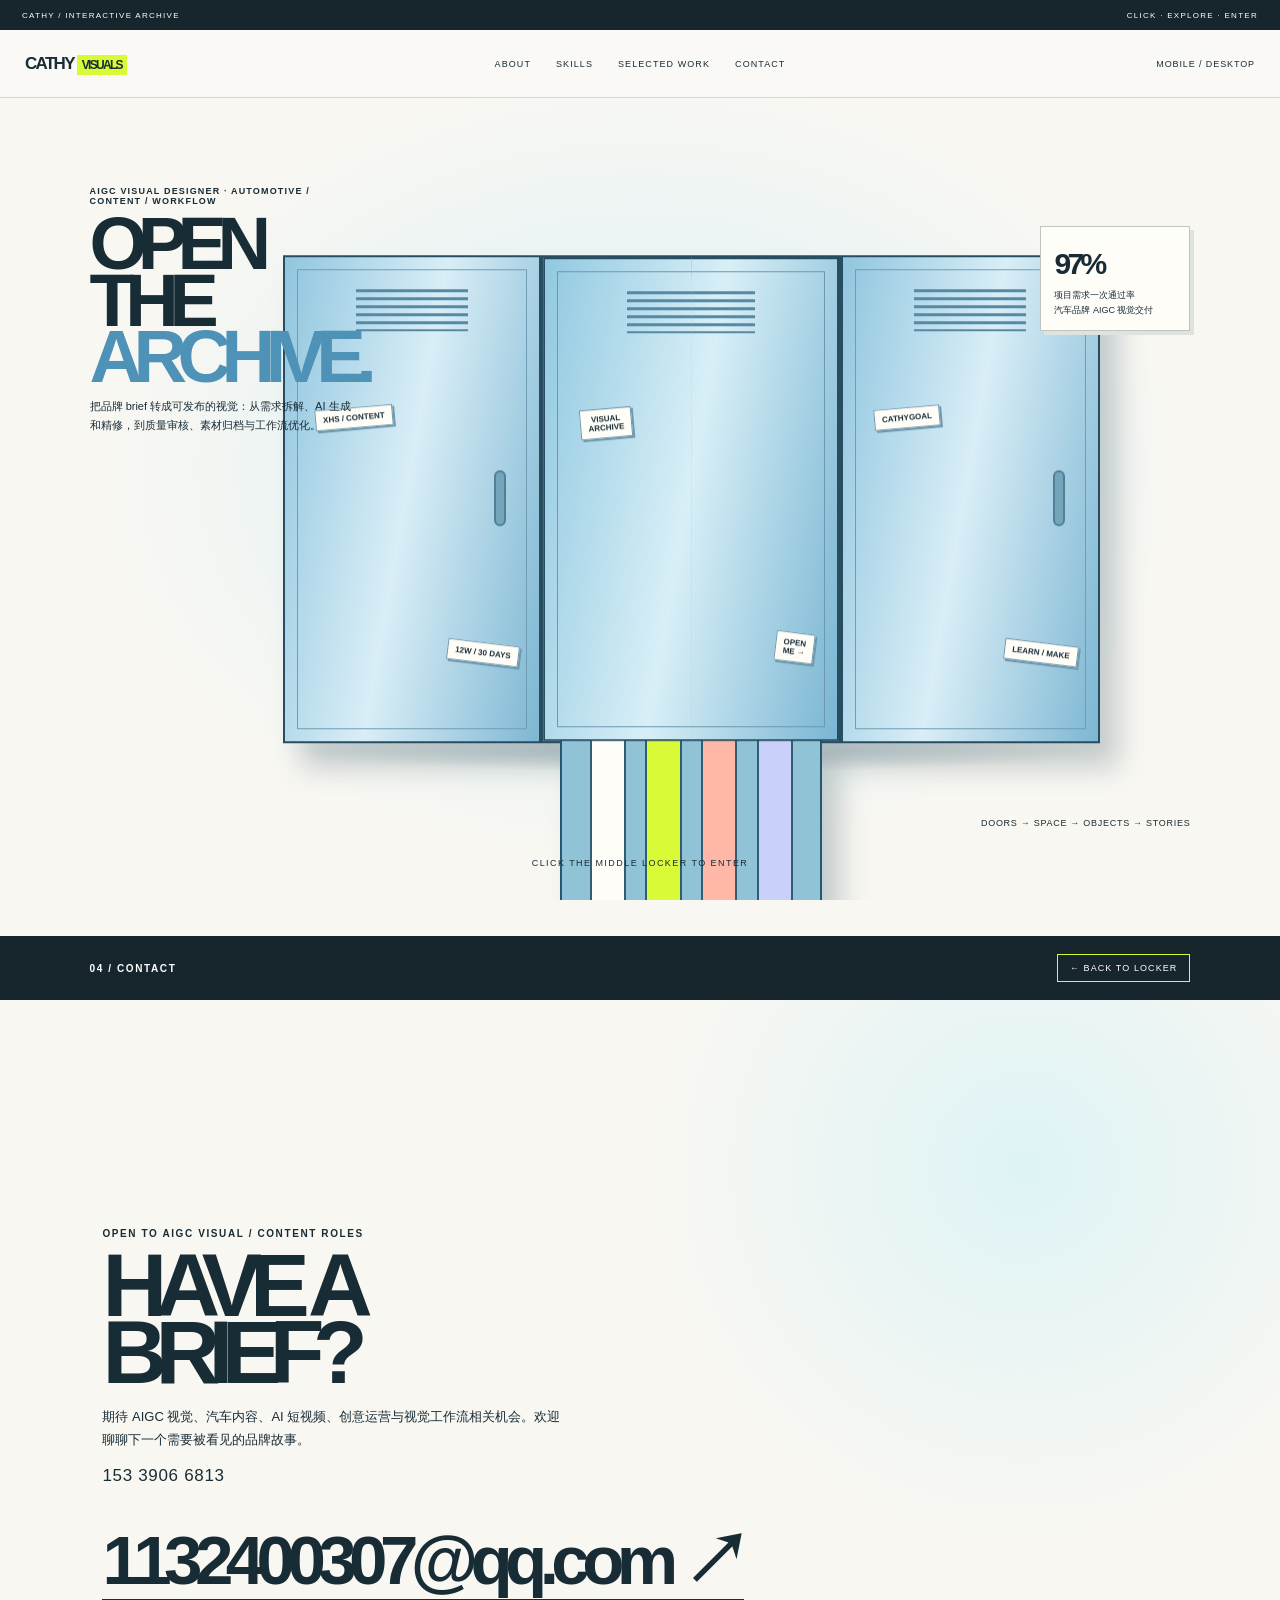
==== index.html @ 61e6065e "Publish Cathy visual portfolio" ====
<!doctype html>
<html lang="zh-CN"><head><meta charset="utf-8"><meta name="viewport" content="width=device-width,initial-scale=1"><meta name="description" content="张思桐 Cathy AIGC视觉设计师作品集"><title>Cathy / Interactive Visual Archive</title><style>
:root{--ink:#182c36;--line:#284d61;--acid:#d9fa37;--paper:#fffdf8;--blue:#6eb2d3;--pink:#ffb7a8}*{box-sizing:border-box}body{margin:0;background:#f8f7f2;color:var(--ink);font-family:Arial,"PingFang SC","Microsoft Yahei",sans-serif}button,a{font:inherit;color:inherit}.app{min-height:100vh;overflow:hidden;background:radial-gradient(ellipse at 50% 52%,#d9f0f6 0,#f8f7f2 59%)}.utility{height:30px;background:#17252d;color:#fff;display:flex;justify-content:space-between;align-items:center;padding:0 22px;font-size:8px;letter-spacing:.16em}.header{height:68px;border-bottom:1px solid #d6d6ce;display:flex;align-items:center;justify-content:center;position:relative;background:#faf9f5}.brand{position:absolute;left:25px;font-size:17px;letter-spacing:-.1em;font-weight:900}.brand b{background:var(--acid);font-size:12px;padding:3px 5px;margin-left:3px}.nav{display:flex;gap:23px}.nav button{background:none;border:0;padding:8px 1px;letter-spacing:.12em;font-size:9px;cursor:pointer}.nav button:hover,.nav button.active{border-bottom:2px solid var(--ink)}.sound{position:absolute;right:25px;font-size:9px;letter-spacing:.1em}.world{height:calc(100vh - 98px);min-height:620px;position:relative;perspective:1450px}.intro{position:absolute;top:11%;left:7%;width:270px;z-index:4;transition:.6s}.eyebrow{font-size:9px;font-weight:800;letter-spacing:.13em}.intro h1{margin:10px 0 12px;font-size:clamp(42px,5.8vw,80px);line-height:.76;letter-spacing:-.13em;text-transform:uppercase}.intro h1 i{color:#4e92b7;font-style:normal}.intro p{font-size:11px;line-height:1.7}.counter{position:absolute;right:7%;top:16%;z-index:4;width:150px;background:var(--paper);padding:13px;border:1px solid #bfc5c3;box-shadow:4px 4px #dfe3df;font-size:9px;line-height:1.6;transition:.6s}.counter strong{display:block;font-size:30px;letter-spacing:-.12em}.stage{width:min(950px,76vw);height:min(610px,66vw);min-height:510px;position:absolute;top:50%;left:54%;transform:translate(-50%,-48%);transition:1s cubic-bezier(.2,.8,.2,1)}.floor{position:absolute;inset:auto 4% 1%;height:19%;background:radial-gradient(ellipse,#6c859055 0,transparent 65%);transform:rotateX(68deg)}.lockers{position:absolute;inset:8% 7% 12%;display:grid;grid-template-columns:1fr 1.16fr 1fr;filter:drop-shadow(18px 24px 14px #33526044)}.bay{position:relative;background:linear-gradient(100deg,#91c6df,#d9eef7 48%,#7eb7d3);border:2px solid var(--line);overflow:hidden}.bay:before{content:"";position:absolute;inset:12px;border:1px solid #719db4}.vents{position:absolute;left:28%;top:32px;width:44%;height:42px;background:repeating-linear-gradient(#5689a3 0 3px,transparent 3px 8px)}.handle{position:absolute;right:13%;top:44%;height:56px;width:12px;border:2px solid #527f95;border-radius:9px;background:#75a5bb}.side-note{position:absolute;background:var(--paper);border:1px solid #6d98ad;box-shadow:2px 2px #6d98ad;padding:5px 7px;font-size:8px;font-weight:800;line-height:1.15;transform:rotate(-5deg)}.leftnote{left:12%;top:31%}.rightnote{right:8%;bottom:16%;transform:rotate(7deg)}.center{overflow:visible;z-index:3}.cabinet{position:absolute;inset:3px;background:#376f8d;border:2px solid #1e4b64;padding:12px;display:grid;grid-template-columns:1fr 1fr;grid-template-rows:1.3fr 1fr;gap:9px}.shelf{grid-column:1/-1;background:#91c3d7;border:2px solid #235773;display:flex;align-items:end;justify-content:space-evenly;padding:8px}.book{width:15%;height:72%;border:2px solid #345d73;background:var(--paper);font-size:7px;font-weight:800;padding:6px 2px;writing-mode:vertical-rl}.book:nth-child(2){height:91%;background:var(--acid)}.book:nth-child(3){height:61%;background:var(--pink)}.book:nth-child(4){height:83%;background:#c9d1fa}.object{border:2px solid #1c4a61;box-shadow:3px 4px #204e65;background:var(--paper);padding:10px;text-align:left;cursor:pointer;font-size:9px;line-height:1.35;font-weight:800;transition:.2s}.object:hover{transform:translate(-3px,-3px) rotate(-2deg)}.object small{display:block;font-weight:400;margin-top:5px;font-size:8px}.auto{background:var(--acid)}.door{position:absolute;inset:0;border:2px solid var(--line);background:linear-gradient(100deg,#92c9e1,#d8eff7 49%,#7ab6d3);z-index:5;transition:1s cubic-bezier(.2,.78,.2,1);cursor:pointer}.door:after{content:"";position:absolute;inset:12px;border:1px solid #6c98b0}.door.left{clip-path:inset(0 50% 0 0);transform-origin:left center}.door.right{clip-path:inset(0 0 0 50%);transform-origin:right center}.door.left .handle{right:8%}.door.right .handle{left:8%;right:auto}.open .door.left{transform:rotateY(-113deg)}.open .door.right{transform:rotateY(113deg)}.open .stage{transform:translate(-50%,-48%) scale(1.08)}.open .intro,.open .counter{opacity:0;pointer-events:none}.prompt{position:absolute;bottom:4%;left:50%;transform:translateX(-50%);font-size:9px;letter-spacing:.16em;white-space:nowrap}.legend{position:absolute;bottom:9%;right:7%;z-index:4;font-size:9px;letter-spacing:.08em}.scene{position:absolute;inset:0;z-index:12;background:#f8f7f2;transform:translateY(104%);transition:transform .8s cubic-bezier(.2,.8,.2,1);overflow:auto}.scene.on{transform:translateY(0)}.scene-head{height:64px;background:#17252d;color:#fff;display:flex;align-items:center;justify-content:space-between;padding:0 7%;position:sticky;top:0;z-index:2}.scene-head b{font-size:10px;letter-spacing:.16em}.back{border:1px solid var(--acid);background:transparent;color:#fff;padding:8px 12px;font-size:9px;letter-spacing:.12em;cursor:pointer}.scene-body{min-height:calc(100vh - 64px);padding:10vh 8%;display:grid;grid-template-columns:minmax(205px,.8fr) 1.4fr;gap:8vw;align-items:center;background:radial-gradient(circle at 80% 20%,#def3f6,transparent 30%)}.scene-kicker{font-size:10px;letter-spacing:.16em;font-weight:800}.scene h2{font-size:clamp(42px,7vw,96px);line-height:.75;letter-spacing:-.13em;margin:13px 0 20px}.scene-copy{font-size:13px;line-height:1.75;max-width:460px}.proofs{display:grid;grid-template-columns:repeat(2,minmax(130px,1fr));gap:12px}.proof{min-height:140px;padding:18px;border:2px solid var(--ink);box-shadow:7px 7px 0 var(--blue);background:var(--paper);font-size:11px;line-height:1.55;text-align:left;transition:.18s;cursor:pointer}.proof:hover{transform:translate(-3px,-3px);box-shadow:10px 10px 0 var(--blue)}.proof strong{display:block;font-size:29px;letter-spacing:-.1em;margin-bottom:8px}.proof:nth-child(2){background:var(--acid);transform:rotate(2deg)}.proof:nth-child(3){background:var(--pink);transform:rotate(-2deg)}.proof em{display:block;margin-top:9px;font-style:normal;font-size:8px;letter-spacing:.1em}.contact-scene .scene-body{grid-template-columns:1fr}.mail{font-size:clamp(28px,5.4vw,70px);font-weight:900;letter-spacing:-.11em;text-decoration:none;border-bottom:4px solid var(--ink)}.phone{font-size:17px;letter-spacing:.04em;margin:15px 0 28px}.modal{position:fixed;inset:0;z-index:40;background:#17252de8;display:grid;place-items:center;padding:22px;opacity:0;pointer-events:none;transition:.2s}.modal.on{opacity:1;pointer-events:auto}.modal-card{width:min(570px,100%);background:var(--paper);border:3px solid var(--ink);box-shadow:10px 10px 0 var(--acid);padding:28px;position:relative}.modal-card h3{margin:6px 0 14px;font-size:34px;letter-spacing:-.08em;line-height:.95}.modal-card p{font-size:13px;line-height:1.85;margin:0}.tag{font-size:9px;font-weight:800;letter-spacing:.14em}.modal-close{position:absolute;right:13px;top:13px;border:1px solid var(--ink);background:var(--acid);width:31px;height:31px;cursor:pointer;font-weight:800}@media(max-width:720px){.utility{padding:0 12px}.brand{left:14px}.nav,.sound{display:none}.world{min-height:600px}.intro{top:5%;left:20px;width:210px}.intro p,.counter,.legend{display:none}.stage{width:114%;height:520px;min-height:0;left:50%;top:50%}.lockers{inset:19% 4% 18%}.scene-body{padding:8vh 8%;grid-template-columns:1fr;gap:28px}.proofs{grid-template-columns:1fr 1fr}.prompt{bottom:9%;font-size:8px}.scene h2{font-size:62px}.open .door.left{transform:rotateY(-98deg)}.open .door.right{transform:rotateY(98deg)}}
</style></head><body><main class="app" id="app"><div class="utility"><span>CATHY / INTERACTIVE ARCHIVE</span><span>CLICK · EXPLORE · ENTER</span></div><header class="header"><div class="brand">CATHY<b>VISUALS</b></div><nav class="nav"><button data-scene="about">ABOUT</button><button data-scene="skills">SKILLS</button><button data-scene="work">SELECTED WORK</button><button data-scene="contact">CONTACT</button></nav><span class="sound">MOBILE / DESKTOP</span></header><section class="world"><div class="intro"><div class="eyebrow">AIGC VISUAL DESIGNER · AUTOMOTIVE / CONTENT / WORKFLOW</div><h1>OPEN<br>THE <i>ARCHIVE.</i></h1><p>把品牌 brief 转成可发布的视觉：从需求拆解、AI 生成和精修，到质量审核、素材归档与工作流优化。</p></div><aside class="counter"><strong>97%</strong>项目需求一次通过率<br>汽车品牌 AIGC 视觉交付</aside><div class="stage"><div class="floor"></div><div class="lockers" id="locker"><div class="bay"><span class="vents"></span><span class="handle"></span><span class="side-note leftnote">XHS / CONTENT</span><span class="side-note rightnote">12W / 30 DAYS</span></div><div class="bay center"><div class="cabinet"><div class="shelf"><i class="book">AUTOMOTIVE</i><i class="book">143 ASSETS</i><i class="book">MOTION</i><i class="book">VISUAL</i></div><button class="object auto" data-scene="work">01 / AUTO VISUAL<small>品牌视觉与项目成果 →</small></button><button class="object" data-scene="skills">02 / LABEL QA<small>规范、核验与自动化 →</small></button></div><button class="door left" aria-label="打开作品柜"><span class="vents"></span><span class="handle"></span><span class="side-note leftnote">VISUAL<br>ARCHIVE</span></button><button class="door right" aria-label="打开作品柜"><span class="vents"></span><span class="handle"></span><span class="side-note rightnote">OPEN<br>ME →</span></button></div><div class="bay"><span class="vents"></span><span class="handle"></span><span class="side-note leftnote">CATHYGOAL</span><span class="side-note rightnote">LEARN / MAKE</span></div></div></div><div class="prompt">CLICK THE MIDDLE LOCKER TO ENTER</div><div class="legend">DOORS → SPACE → OBJECTS → STORIES</div></section>
<section class="scene" id="about"><div class="scene-head"><b>01 / ABOUT</b><button class="back">← BACK TO LOCKER</button></div><div class="scene-body"><div><div class="scene-kicker">WHO IS CATHY</div><h2>MAKE<br>THE BRIEF<br>VISIBLE.</h2><p class="scene-copy">产品设计本科背景，现任 AI 平面设计师。聚焦汽车品牌商业化 AIGC 视觉，能独立完成需求拆解、创意策略、提示词工程、AI 生成、Photoshop 精修、质量审核与交付闭环。</p></div><div class="proofs"><button class="proof" data-detail="brands"><strong>5+</strong>服务智己、沃尔沃、奔驰、路特斯、华镜等汽车品牌。<em>OPEN RECORD ↗</em></button><button class="proof" data-detail="delivery"><strong>97%</strong>项目需求一次通过率；把控规格、构图、细节与品牌规范。<em>OPEN RECORD ↗</em></button><button class="proof" data-detail="team"><strong>2025.12—</strong>仟传网络科技（上海）有限公司<br>AI 平面设计师。<em>OPEN RECORD ↗</em></button><button class="proof" data-detail="design"><strong>产品设计</strong>把用户需求、CMF 与交互思维带进视觉生产。<em>OPEN RECORD ↗</em></button></div></div></section>
<section class="scene" id="skills"><div class="scene-head"><b>02 / SKILLS</b><button class="back">← BACK TO LOCKER</button></div><div class="scene-body"><div><div class="scene-kicker">A SYSTEM, NOT A BUZZWORD</div><h2>RULES<br>MAKE AI<br>USEFUL.</h2><p class="scene-copy">不止交付一张图，也把高频重复工作沉淀为可复用的标签规则、检查机制和批量生产链路，让视觉质量和交付效率可以同时提升。</p></div><div class="proofs"><button class="proof" data-detail="workflow"><strong>2×</strong>日常生图由 20 张/天提升至 40 张/天。<em>OPEN WORKFLOW ↗</em></button><button class="proof" data-detail="workflow"><strong>7→20</strong>项目提需图由 7 张/天提升至 20 张/天。<em>OPEN WORKFLOW ↗</em></button><button class="proof" data-detail="tools"><strong>AI + PS</strong>Midjourney、SD WebUI、Seedance、可灵、海螺、GPT、TRAE AI 与 Photoshop。<em>OPEN TOOLKIT ↗</em></button><button class="proof" data-detail="motion"><strong>Motion</strong>分镜设计、AI 视频生成、后期与动态视觉内容制作。<em>OPEN TOOLKIT ↗</em></button></div></div></section>
<section class="scene" id="work"><div class="scene-head"><b>03 / SELECTED WORK</b><button class="back">← BACK TO LOCKER</button></div><div class="scene-body"><div><div class="scene-kicker">OPEN THE CASE FILES</div><h2>WORK<br>WITH<br>PROOF.</h2><p class="scene-copy">从汽车运营视觉到 LoRA 训练数据、内容账号和个人产品实验：每个案例都围绕“画面能不能用、能不能稳定交付、能不能继续复用”展开。点击右侧案例卡查看我的职责与结果。</p></div><div class="proofs"><button class="proof" data-detail="auto"><strong>AUTO / 01</strong>汽车品牌视觉生产：AI 车美图、人物场景、海报 KV、广告素材与提案。<em>OPEN CASE ↗</em></button><button class="proof" data-detail="lora"><strong>LoRA / 02</strong>智己 L6 训练数据打标：143 张图片、13 轮规则迭代。<em>OPEN CASE ↗</em></button><button class="proof" data-detail="content"><strong>CONTENT / 03</strong>小红书 AI 人物视频账号：独立完成选题、制作、发布与复盘。<em>OPEN CASE ↗</em></button><button class="proof" data-detail="goal"><strong>LAB / 04</strong>CathyGoal：个人学习网页与手动触发的 AIGC 周报模块。<em>OPEN CASE ↗</em></button></div></div></section>
<section class="scene contact-scene" id="contact"><div class="scene-head"><b>04 / CONTACT</b><button class="back">← BACK TO LOCKER</button></div><div class="scene-body"><div><div class="scene-kicker">OPEN TO AIGC VISUAL / CONTENT ROLES</div><h2>HAVE A<br>BRIEF?</h2><p class="scene-copy">期待 AIGC 视觉、汽车内容、AI 短视频、创意运营与视觉工作流相关机会。欢迎聊聊下一个需要被看见的品牌故事。</p><div class="phone">153 3906 6813</div><a class="mail" href="mailto:1132400307@qq.com">1132400307@qq.com ↗</a></div></div></section></main><div class="modal" id="modal"><article class="modal-card"><button class="modal-close" aria-label="关闭">×</button><div class="tag" id="modalTag"></div><h3 id="modalTitle"></h3><p id="modalText"></p></article></div><script>
const app=document.querySelector('#app'),locker=document.querySelector('#locker'),modal=document.querySelector('#modal');const details={brands:['CLIENT DELIVERY','汽车品牌 AIGC 视觉','负责智己、沃尔沃、奔驰、路特斯、华镜等项目的视觉需求对接与内容制作，覆盖车美图、人物场景、海报、广告素材、品牌 KV 与视觉提案。'],delivery:['QUALITY CONTROL','交付不是最后一步','从比例与尺寸、构图、细节到品牌规范和交付标准，持续审核与统一团队口径；高峰期同时承接沃尔沃项目的客户对接与增量生图任务。'],team:['WORK EXPERIENCE','AI 平面设计师','2025 年 12 月至今，就职于仟传网络科技（上海）有限公司。除个人项目交付外，也参与团队的质量审核、LoRA 训练素材处理和 AI 视频制作。'],design:['DESIGN FOUNDATION','产品设计背景','毕业于西安工业大学产品设计专业。人因、设计心理学、CMF、交互与产品服务设计训练，让我在面对视觉需求时会同时考虑用户、材料感、场景与落地。'],workflow:['AUTOMATION','把重复生产变成流程','主导图片自动打标和 AI 辅助提示词批量生图链路：让日常生图产能从 20 张/天提升至 40 张/天，项目提需图由 7 张/天提升至 20 张/天。'],tools:['TOOLKIT','生成与精修并行','熟悉 Midjourney、Stable Diffusion WebUI、LiblibAI、Nano Banana、Seedance、海螺、可灵、GPT、TRAE AI 和 Photoshop；工具为项目目标服务，而不是替代判断。'],motion:['AI MOTION','动态内容生产','参与汽车类 AI 视频制作，从分镜设计、AI 视频生成到动态视觉内容，配合团队周度完成约 7 条 AI 视频、300 张项目提需图与 80 张日常生图。'],auto:['CASE 01 / AUTOMOTIVE','从 Brief 到可发布的画面','将车型、卖点、渠道与品牌语气拆成镜头、构图、光线和提示词策略；完成 AI 生成、选片、Photoshop 精修、规格校验与素材交付。项目需求一次通过率约 97%。'],lora:['CASE 02 / DATA & QA','智己 L6 LoRA 打标工作流','针对 143 张汽车图片建立标准化标签体系，覆盖 11 类视角、4 类涂装、14 类零部件，完成中英文标签映射与结构化校验。历经 13 轮规则迭代，并为 122 张非特写图片补全后视镜标签。'],content:['CASE 03 / SOCIAL CONTENT','小红书 AI 人物视频账号','独立完成选题策划、人物 IP、提示词、AI 生图生视频、剪辑、发布和复盘。近 30 天获得 12 万曝光、2.6 万播放、2300 点赞、575 收藏、206 分享，新增粉丝 164。'],goal:['CASE 04 / PRODUCT LAB','CathyGoal 学习网页','使用 TRAE 搭建移动端优先的响应式个人学习网页，提供学习规划、技术学习、错题、项目周报、深浅模式与本地持久化；AIGC 周报由指令手动触发更新并可回看历史。']};function openLocker(){app.classList.add('open')}function enter(id){openLocker();document.querySelectorAll('.scene').forEach(x=>x.classList.toggle('on',x.id===id));document.querySelectorAll('[data-scene]').forEach(x=>x.classList.toggle('active',x.dataset.scene===id))}locker.addEventListener('click',e=>{if(!e.target.closest('[data-scene]'))openLocker()});document.querySelectorAll('[data-scene]').forEach(x=>x.addEventListener('click',e=>{e.stopPropagation();enter(x.dataset.scene)}));document.querySelectorAll('.back').forEach(x=>x.addEventListener('click',()=>{document.querySelectorAll('.scene').forEach(y=>y.classList.remove('on'));document.querySelectorAll('.nav button').forEach(y=>y.classList.remove('active'))}));document.querySelectorAll('[data-detail]').forEach(x=>x.addEventListener('click',()=>{const d=details[x.dataset.detail];modal.querySelector('.tag').textContent=d[0];modal.querySelector('h3').textContent=d[1];modal.querySelector('p').textContent=d[2];modal.classList.add('on')}));function closeModal(){modal.classList.remove('on')}document.querySelector('.modal-close').addEventListener('click',closeModal);modal.addEventListener('click',e=>{if(e.target===modal)closeModal()});document.addEventListener('keydown',e=>{if(e.key==='Escape')closeModal()});
</script></body></html>
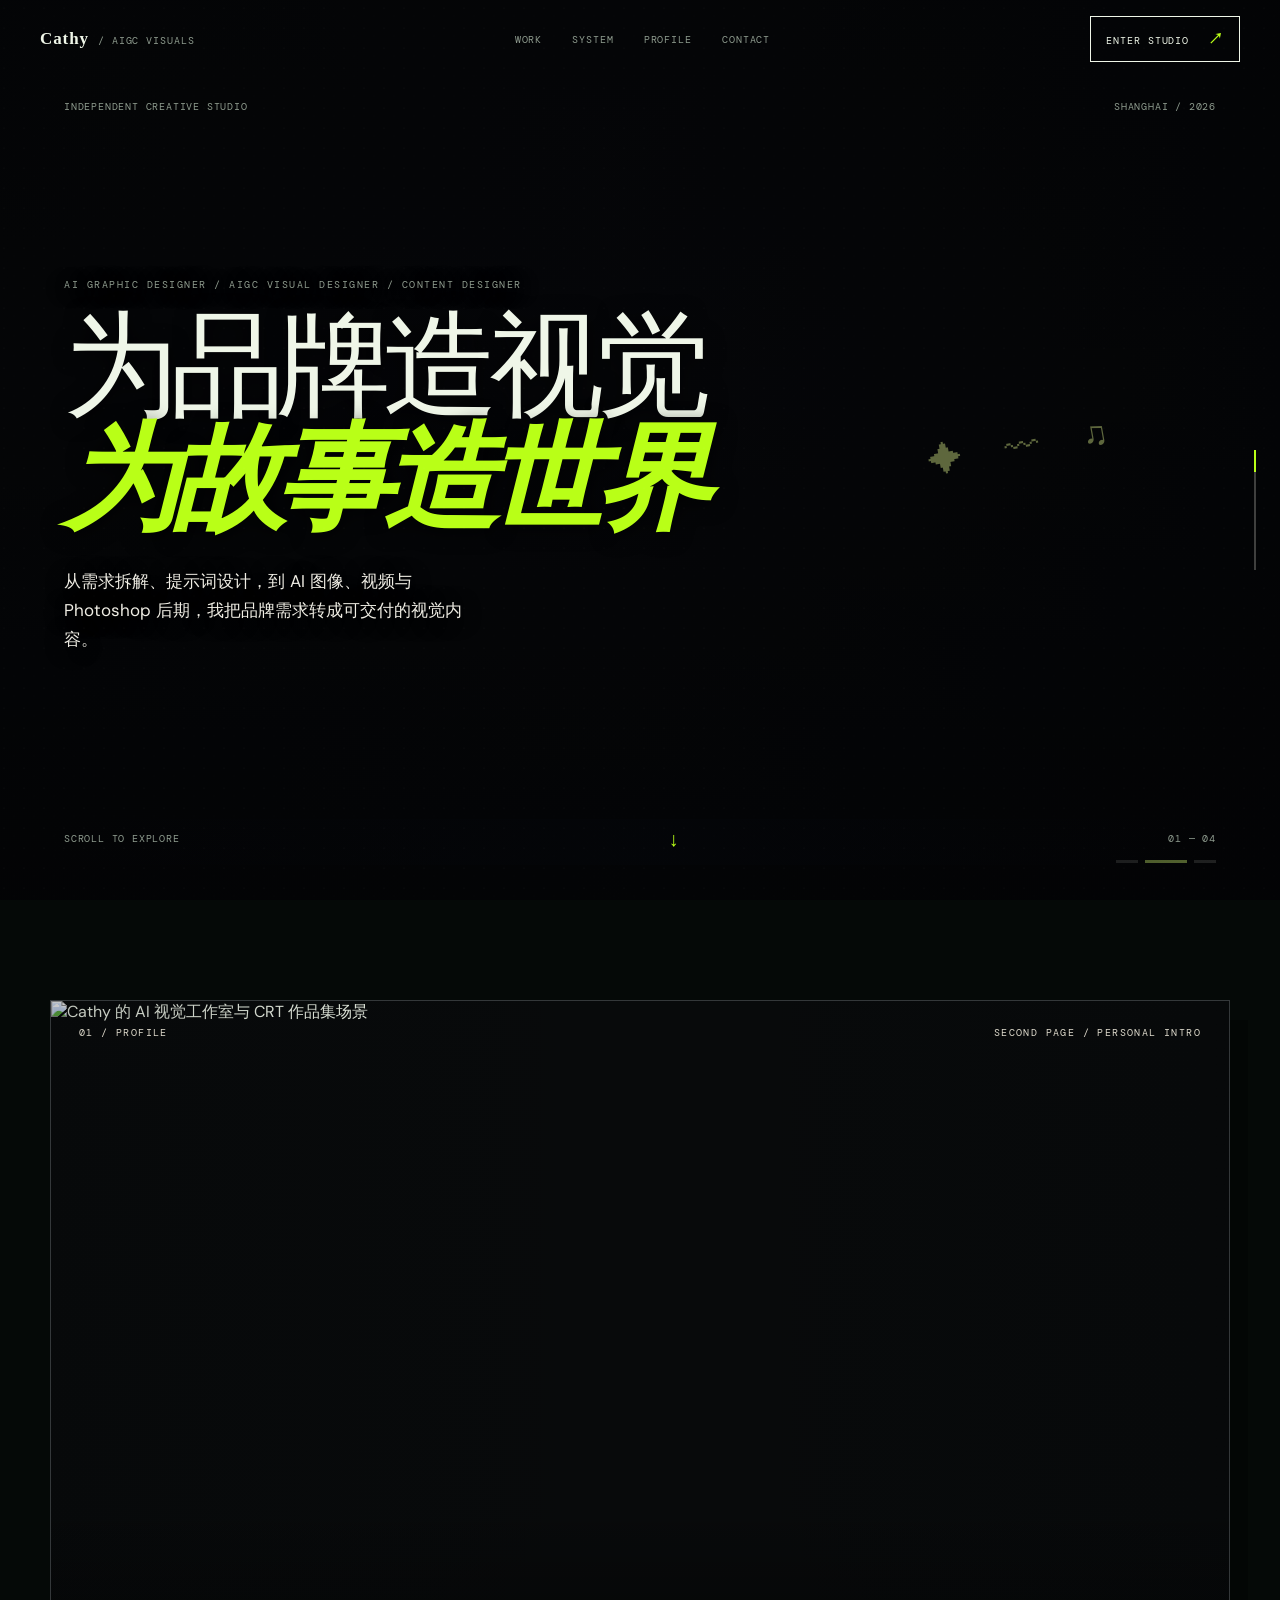
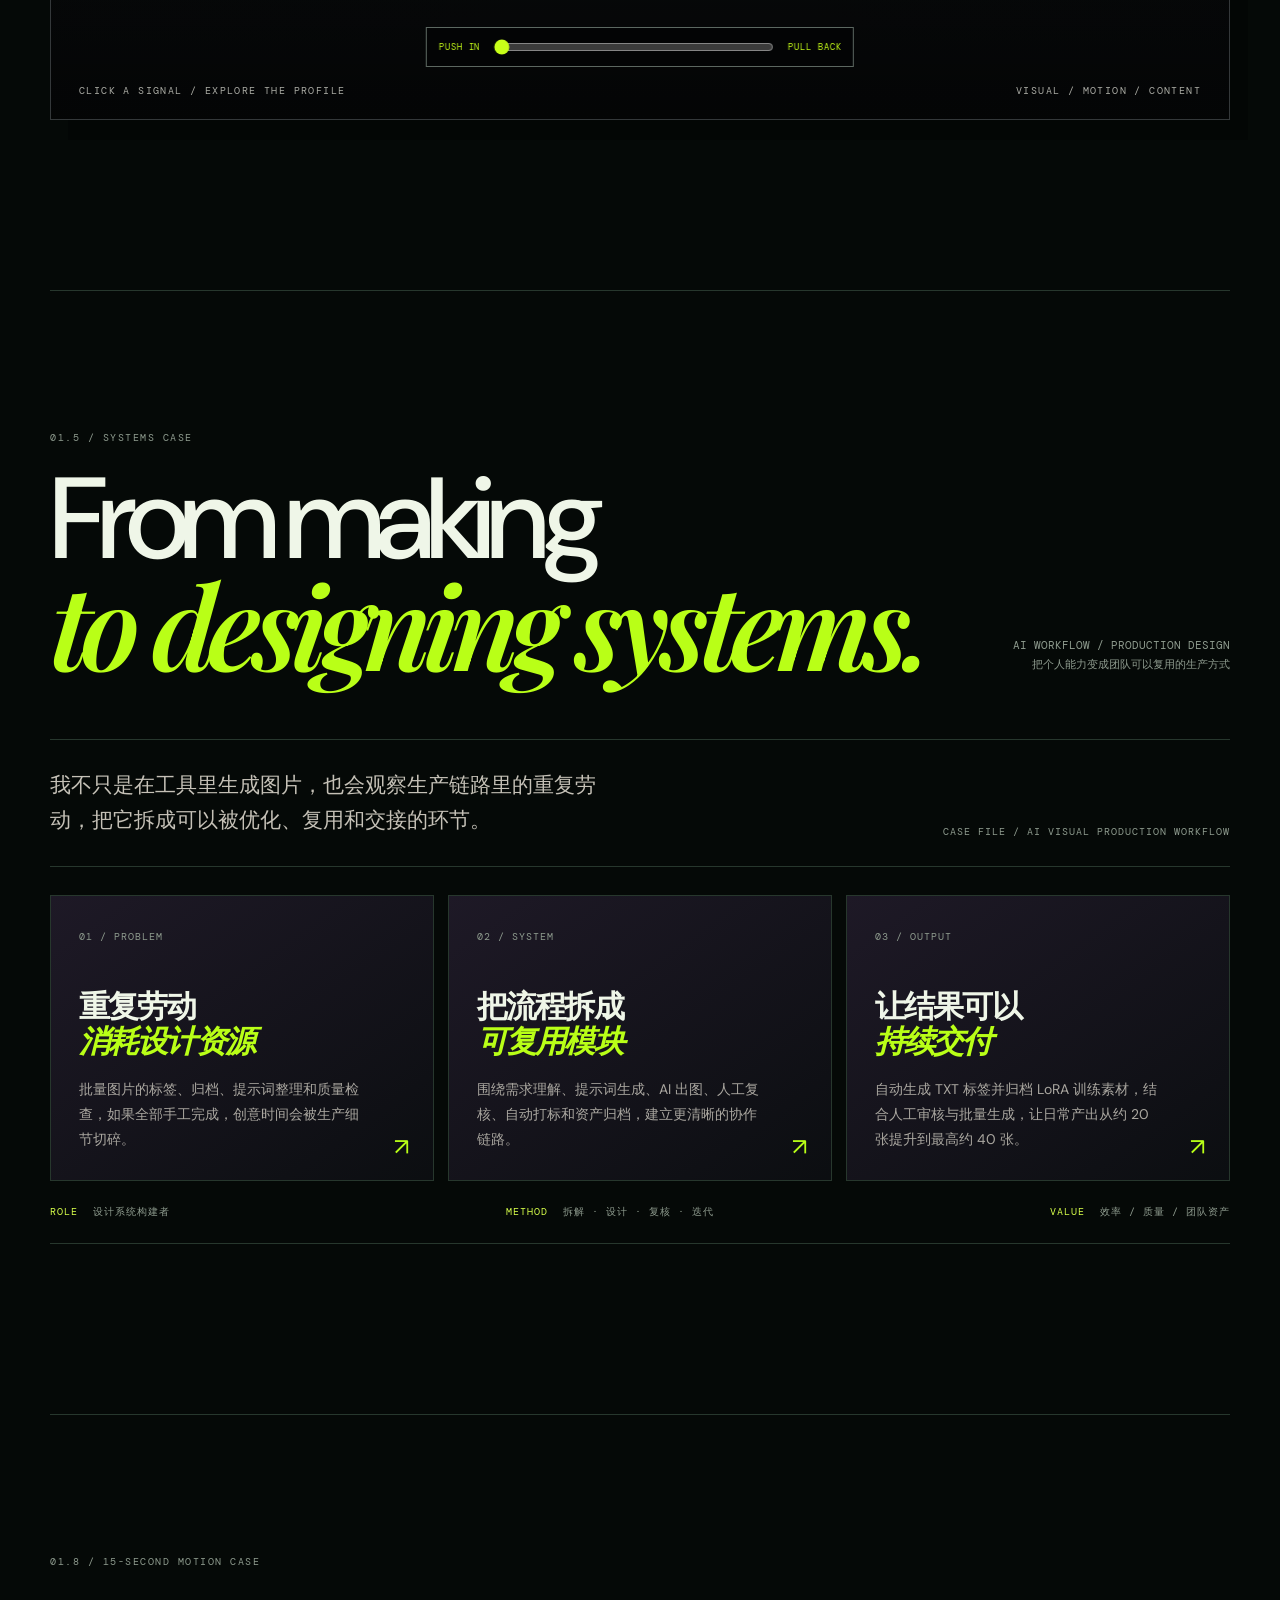
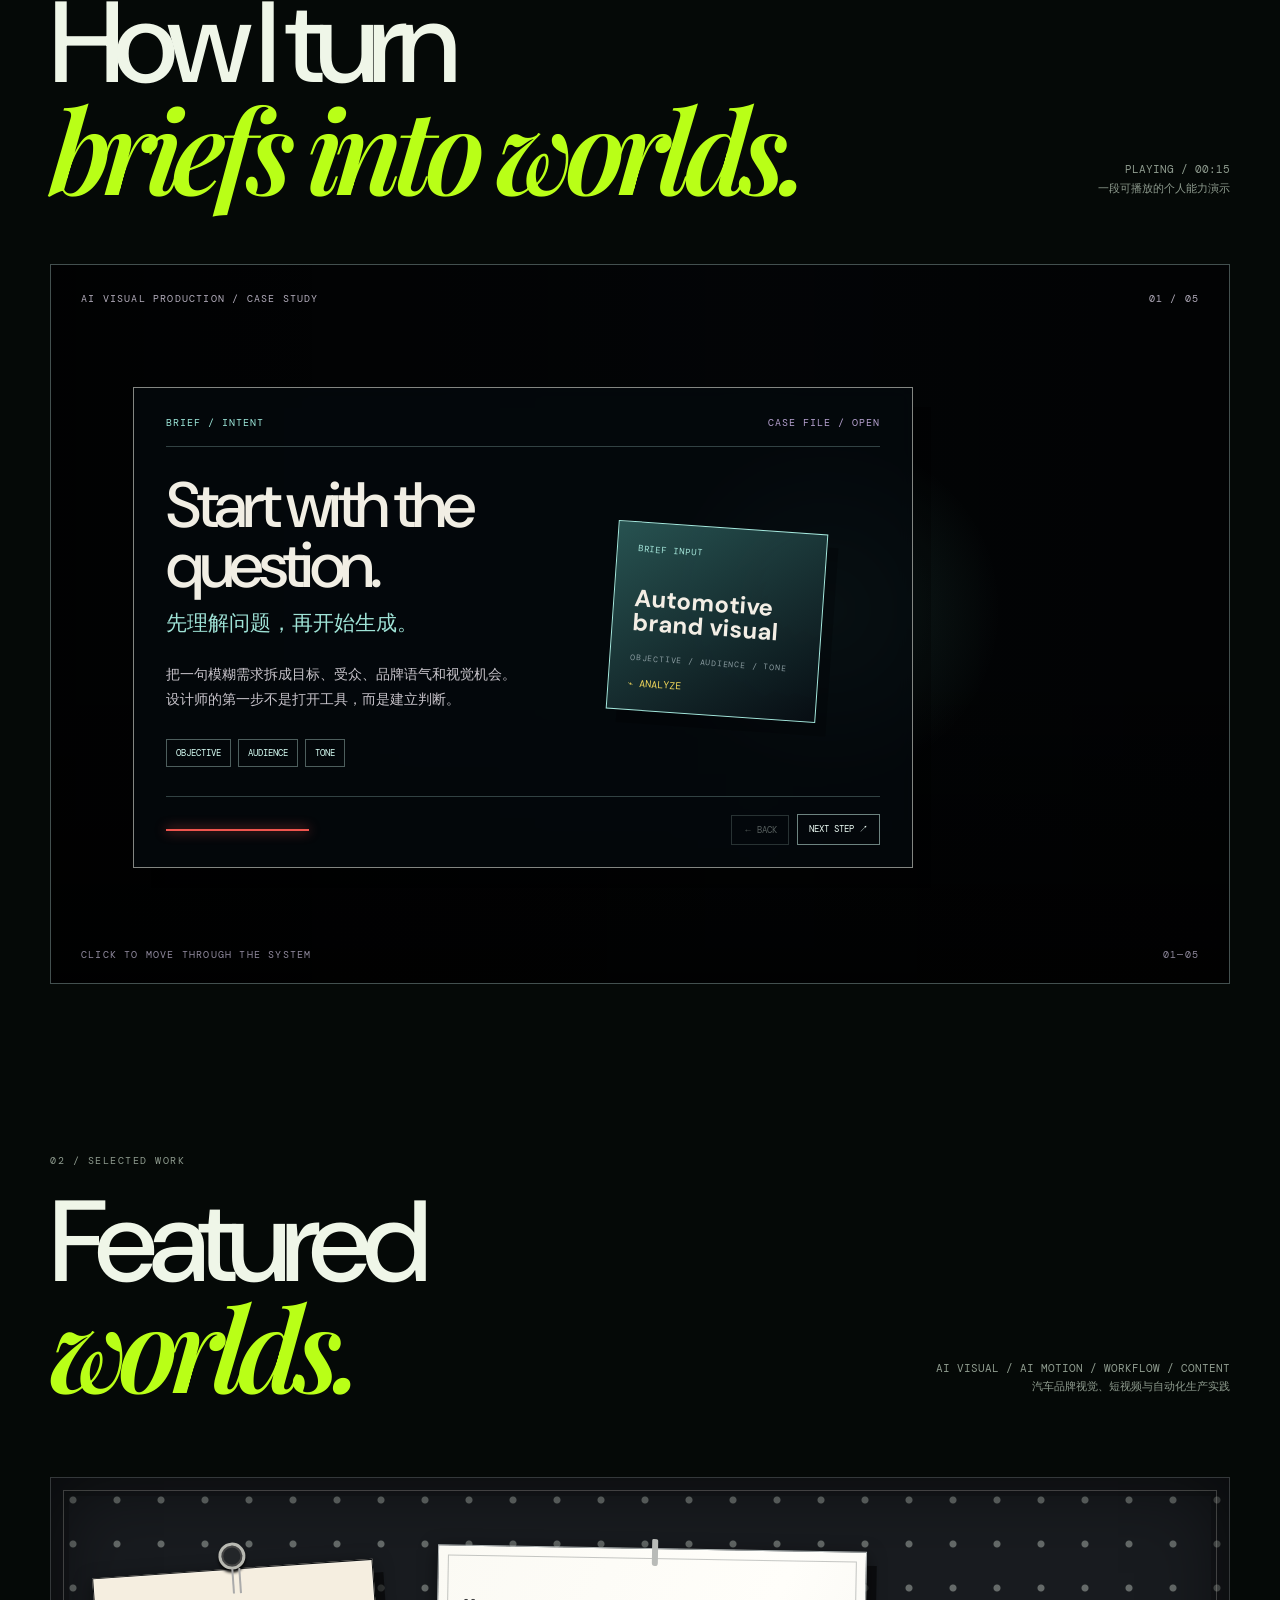
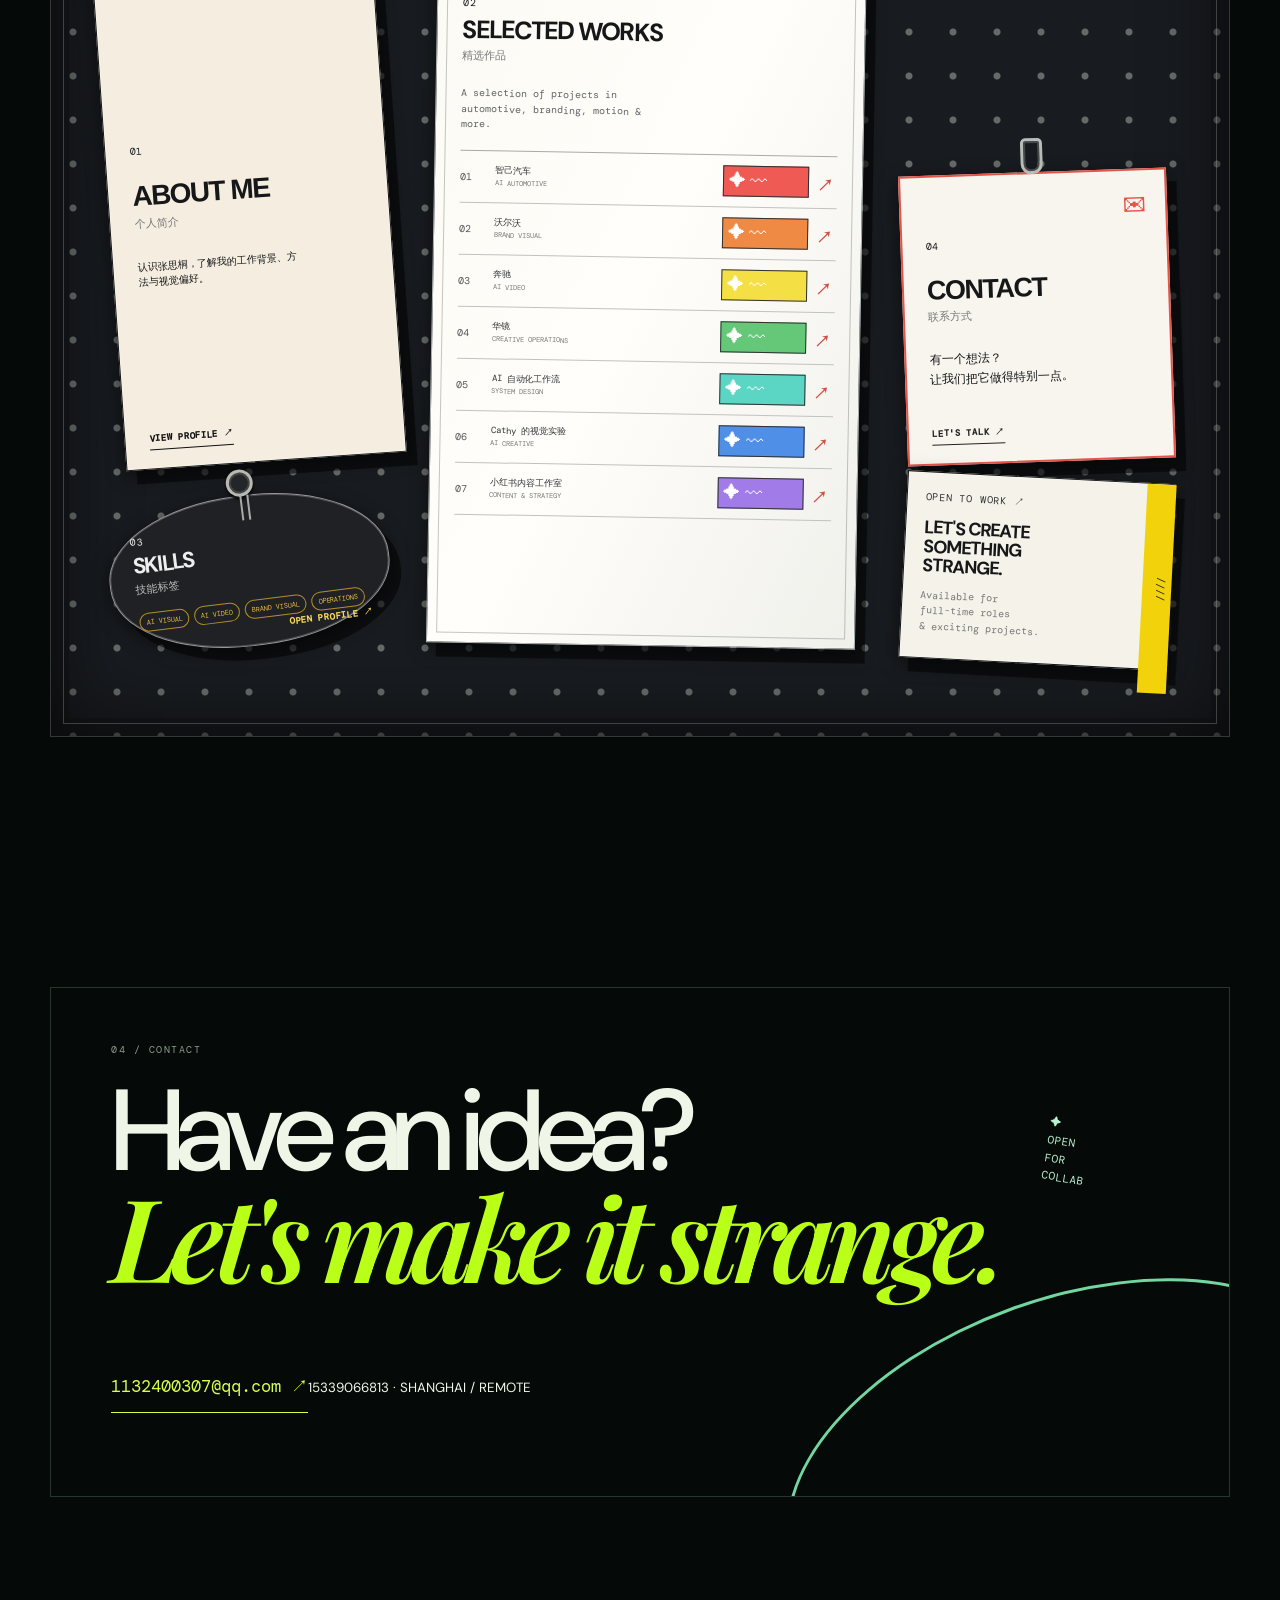
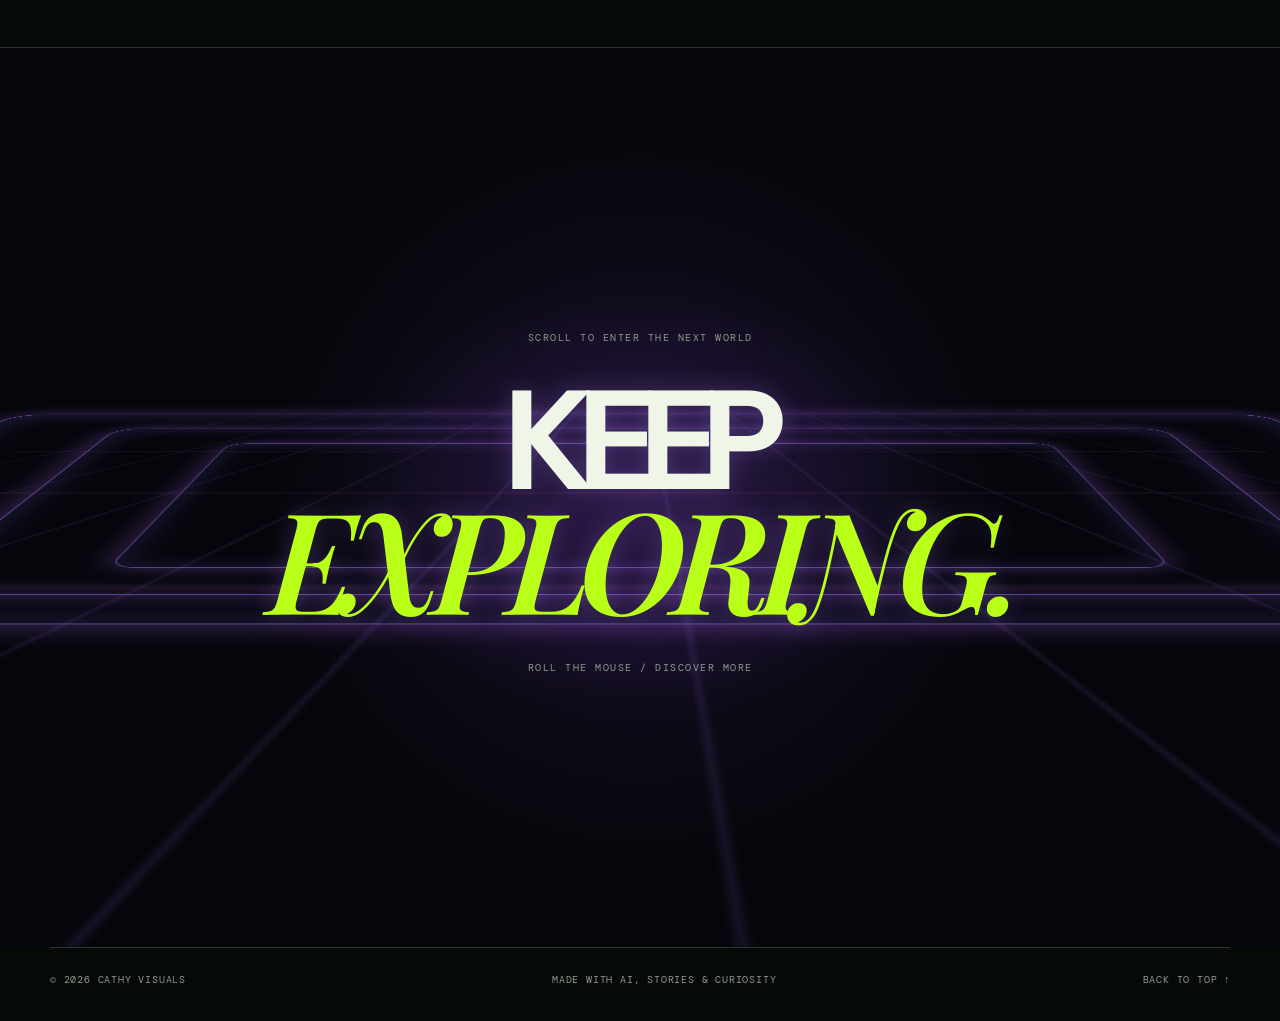
==== commit 149f4d65: "Sync latest portfolio website" ====
--- a/index.html
+++ b/index.html
@@ -1,10 +1,81 @@
 <!doctype html>
-<html lang="zh-CN"><head><meta charset="utf-8"><meta name="viewport" content="width=device-width,initial-scale=1"><meta name="description" content="张思桐 Cathy AIGC视觉设计师作品集"><title>Cathy / Interactive Visual Archive</title><style>
-:root{--ink:#182c36;--line:#284d61;--acid:#d9fa37;--paper:#fffdf8;--blue:#6eb2d3;--pink:#ffb7a8}*{box-sizing:border-box}body{margin:0;background:#f8f7f2;color:var(--ink);font-family:Arial,"PingFang SC","Microsoft Yahei",sans-serif}button,a{font:inherit;color:inherit}.app{min-height:100vh;overflow:hidden;background:radial-gradient(ellipse at 50% 52%,#d9f0f6 0,#f8f7f2 59%)}.utility{height:30px;background:#17252d;color:#fff;display:flex;justify-content:space-between;align-items:center;padding:0 22px;font-size:8px;letter-spacing:.16em}.header{height:68px;border-bottom:1px solid #d6d6ce;display:flex;align-items:center;justify-content:center;position:relative;background:#faf9f5}.brand{position:absolute;left:25px;font-size:17px;letter-spacing:-.1em;font-weight:900}.brand b{background:var(--acid);font-size:12px;padding:3px 5px;margin-left:3px}.nav{display:flex;gap:23px}.nav button{background:none;border:0;padding:8px 1px;letter-spacing:.12em;font-size:9px;cursor:pointer}.nav button:hover,.nav button.active{border-bottom:2px solid var(--ink)}.sound{position:absolute;right:25px;font-size:9px;letter-spacing:.1em}.world{height:calc(100vh - 98px);min-height:620px;position:relative;perspective:1450px}.intro{position:absolute;top:11%;left:7%;width:270px;z-index:4;transition:.6s}.eyebrow{font-size:9px;font-weight:800;letter-spacing:.13em}.intro h1{margin:10px 0 12px;font-size:clamp(42px,5.8vw,80px);line-height:.76;letter-spacing:-.13em;text-transform:uppercase}.intro h1 i{color:#4e92b7;font-style:normal}.intro p{font-size:11px;line-height:1.7}.counter{position:absolute;right:7%;top:16%;z-index:4;width:150px;background:var(--paper);padding:13px;border:1px solid #bfc5c3;box-shadow:4px 4px #dfe3df;font-size:9px;line-height:1.6;transition:.6s}.counter strong{display:block;font-size:30px;letter-spacing:-.12em}.stage{width:min(950px,76vw);height:min(610px,66vw);min-height:510px;position:absolute;top:50%;left:54%;transform:translate(-50%,-48%);transition:1s cubic-bezier(.2,.8,.2,1)}.floor{position:absolute;inset:auto 4% 1%;height:19%;background:radial-gradient(ellipse,#6c859055 0,transparent 65%);transform:rotateX(68deg)}.lockers{position:absolute;inset:8% 7% 12%;display:grid;grid-template-columns:1fr 1.16fr 1fr;filter:drop-shadow(18px 24px 14px #33526044)}.bay{position:relative;background:linear-gradient(100deg,#91c6df,#d9eef7 48%,#7eb7d3);border:2px solid var(--line);overflow:hidden}.bay:before{content:"";position:absolute;inset:12px;border:1px solid #719db4}.vents{position:absolute;left:28%;top:32px;width:44%;height:42px;background:repeating-linear-gradient(#5689a3 0 3px,transparent 3px 8px)}.handle{position:absolute;right:13%;top:44%;height:56px;width:12px;border:2px solid #527f95;border-radius:9px;background:#75a5bb}.side-note{position:absolute;background:var(--paper);border:1px solid #6d98ad;box-shadow:2px 2px #6d98ad;padding:5px 7px;font-size:8px;font-weight:800;line-height:1.15;transform:rotate(-5deg)}.leftnote{left:12%;top:31%}.rightnote{right:8%;bottom:16%;transform:rotate(7deg)}.center{overflow:visible;z-index:3}.cabinet{position:absolute;inset:3px;background:#376f8d;border:2px solid #1e4b64;padding:12px;display:grid;grid-template-columns:1fr 1fr;grid-template-rows:1.3fr 1fr;gap:9px}.shelf{grid-column:1/-1;background:#91c3d7;border:2px solid #235773;display:flex;align-items:end;justify-content:space-evenly;padding:8px}.book{width:15%;height:72%;border:2px solid #345d73;background:var(--paper);font-size:7px;font-weight:800;padding:6px 2px;writing-mode:vertical-rl}.book:nth-child(2){height:91%;background:var(--acid)}.book:nth-child(3){height:61%;background:var(--pink)}.book:nth-child(4){height:83%;background:#c9d1fa}.object{border:2px solid #1c4a61;box-shadow:3px 4px #204e65;background:var(--paper);padding:10px;text-align:left;cursor:pointer;font-size:9px;line-height:1.35;font-weight:800;transition:.2s}.object:hover{transform:translate(-3px,-3px) rotate(-2deg)}.object small{display:block;font-weight:400;margin-top:5px;font-size:8px}.auto{background:var(--acid)}.door{position:absolute;inset:0;border:2px solid var(--line);background:linear-gradient(100deg,#92c9e1,#d8eff7 49%,#7ab6d3);z-index:5;transition:1s cubic-bezier(.2,.78,.2,1);cursor:pointer}.door:after{content:"";position:absolute;inset:12px;border:1px solid #6c98b0}.door.left{clip-path:inset(0 50% 0 0);transform-origin:left center}.door.right{clip-path:inset(0 0 0 50%);transform-origin:right center}.door.left .handle{right:8%}.door.right .handle{left:8%;right:auto}.open .door.left{transform:rotateY(-113deg)}.open .door.right{transform:rotateY(113deg)}.open .stage{transform:translate(-50%,-48%) scale(1.08)}.open .intro,.open .counter{opacity:0;pointer-events:none}.prompt{position:absolute;bottom:4%;left:50%;transform:translateX(-50%);font-size:9px;letter-spacing:.16em;white-space:nowrap}.legend{position:absolute;bottom:9%;right:7%;z-index:4;font-size:9px;letter-spacing:.08em}.scene{position:absolute;inset:0;z-index:12;background:#f8f7f2;transform:translateY(104%);transition:transform .8s cubic-bezier(.2,.8,.2,1);overflow:auto}.scene.on{transform:translateY(0)}.scene-head{height:64px;background:#17252d;color:#fff;display:flex;align-items:center;justify-content:space-between;padding:0 7%;position:sticky;top:0;z-index:2}.scene-head b{font-size:10px;letter-spacing:.16em}.back{border:1px solid var(--acid);background:transparent;color:#fff;padding:8px 12px;font-size:9px;letter-spacing:.12em;cursor:pointer}.scene-body{min-height:calc(100vh - 64px);padding:10vh 8%;display:grid;grid-template-columns:minmax(205px,.8fr) 1.4fr;gap:8vw;align-items:center;background:radial-gradient(circle at 80% 20%,#def3f6,transparent 30%)}.scene-kicker{font-size:10px;letter-spacing:.16em;font-weight:800}.scene h2{font-size:clamp(42px,7vw,96px);line-height:.75;letter-spacing:-.13em;margin:13px 0 20px}.scene-copy{font-size:13px;line-height:1.75;max-width:460px}.proofs{display:grid;grid-template-columns:repeat(2,minmax(130px,1fr));gap:12px}.proof{min-height:140px;padding:18px;border:2px solid var(--ink);box-shadow:7px 7px 0 var(--blue);background:var(--paper);font-size:11px;line-height:1.55;text-align:left;transition:.18s;cursor:pointer}.proof:hover{transform:translate(-3px,-3px);box-shadow:10px 10px 0 var(--blue)}.proof strong{display:block;font-size:29px;letter-spacing:-.1em;margin-bottom:8px}.proof:nth-child(2){background:var(--acid);transform:rotate(2deg)}.proof:nth-child(3){background:var(--pink);transform:rotate(-2deg)}.proof em{display:block;margin-top:9px;font-style:normal;font-size:8px;letter-spacing:.1em}.contact-scene .scene-body{grid-template-columns:1fr}.mail{font-size:clamp(28px,5.4vw,70px);font-weight:900;letter-spacing:-.11em;text-decoration:none;border-bottom:4px solid var(--ink)}.phone{font-size:17px;letter-spacing:.04em;margin:15px 0 28px}.modal{position:fixed;inset:0;z-index:40;background:#17252de8;display:grid;place-items:center;padding:22px;opacity:0;pointer-events:none;transition:.2s}.modal.on{opacity:1;pointer-events:auto}.modal-card{width:min(570px,100%);background:var(--paper);border:3px solid var(--ink);box-shadow:10px 10px 0 var(--acid);padding:28px;position:relative}.modal-card h3{margin:6px 0 14px;font-size:34px;letter-spacing:-.08em;line-height:.95}.modal-card p{font-size:13px;line-height:1.85;margin:0}.tag{font-size:9px;font-weight:800;letter-spacing:.14em}.modal-close{position:absolute;right:13px;top:13px;border:1px solid var(--ink);background:var(--acid);width:31px;height:31px;cursor:pointer;font-weight:800}@media(max-width:720px){.utility{padding:0 12px}.brand{left:14px}.nav,.sound{display:none}.world{min-height:600px}.intro{top:5%;left:20px;width:210px}.intro p,.counter,.legend{display:none}.stage{width:114%;height:520px;min-height:0;left:50%;top:50%}.lockers{inset:19% 4% 18%}.scene-body{padding:8vh 8%;grid-template-columns:1fr;gap:28px}.proofs{grid-template-columns:1fr 1fr}.prompt{bottom:9%;font-size:8px}.scene h2{font-size:62px}.open .door.left{transform:rotateY(-98deg)}.open .door.right{transform:rotateY(98deg)}}
-</style></head><body><main class="app" id="app"><div class="utility"><span>CATHY / INTERACTIVE ARCHIVE</span><span>CLICK · EXPLORE · ENTER</span></div><header class="header"><div class="brand">CATHY<b>VISUALS</b></div><nav class="nav"><button data-scene="about">ABOUT</button><button data-scene="skills">SKILLS</button><button data-scene="work">SELECTED WORK</button><button data-scene="contact">CONTACT</button></nav><span class="sound">MOBILE / DESKTOP</span></header><section class="world"><div class="intro"><div class="eyebrow">AIGC VISUAL DESIGNER · AUTOMOTIVE / CONTENT / WORKFLOW</div><h1>OPEN<br>THE <i>ARCHIVE.</i></h1><p>把品牌 brief 转成可发布的视觉：从需求拆解、AI 生成和精修，到质量审核、素材归档与工作流优化。</p></div><aside class="counter"><strong>97%</strong>项目需求一次通过率<br>汽车品牌 AIGC 视觉交付</aside><div class="stage"><div class="floor"></div><div class="lockers" id="locker"><div class="bay"><span class="vents"></span><span class="handle"></span><span class="side-note leftnote">XHS / CONTENT</span><span class="side-note rightnote">12W / 30 DAYS</span></div><div class="bay center"><div class="cabinet"><div class="shelf"><i class="book">AUTOMOTIVE</i><i class="book">143 ASSETS</i><i class="book">MOTION</i><i class="book">VISUAL</i></div><button class="object auto" data-scene="work">01 / AUTO VISUAL<small>品牌视觉与项目成果 →</small></button><button class="object" data-scene="skills">02 / LABEL QA<small>规范、核验与自动化 →</small></button></div><button class="door left" aria-label="打开作品柜"><span class="vents"></span><span class="handle"></span><span class="side-note leftnote">VISUAL<br>ARCHIVE</span></button><button class="door right" aria-label="打开作品柜"><span class="vents"></span><span class="handle"></span><span class="side-note rightnote">OPEN<br>ME →</span></button></div><div class="bay"><span class="vents"></span><span class="handle"></span><span class="side-note leftnote">CATHYGOAL</span><span class="side-note rightnote">LEARN / MAKE</span></div></div></div><div class="prompt">CLICK THE MIDDLE LOCKER TO ENTER</div><div class="legend">DOORS → SPACE → OBJECTS → STORIES</div></section>
-<section class="scene" id="about"><div class="scene-head"><b>01 / ABOUT</b><button class="back">← BACK TO LOCKER</button></div><div class="scene-body"><div><div class="scene-kicker">WHO IS CATHY</div><h2>MAKE<br>THE BRIEF<br>VISIBLE.</h2><p class="scene-copy">产品设计本科背景，现任 AI 平面设计师。聚焦汽车品牌商业化 AIGC 视觉，能独立完成需求拆解、创意策略、提示词工程、AI 生成、Photoshop 精修、质量审核与交付闭环。</p></div><div class="proofs"><button class="proof" data-detail="brands"><strong>5+</strong>服务智己、沃尔沃、奔驰、路特斯、华镜等汽车品牌。<em>OPEN RECORD ↗</em></button><button class="proof" data-detail="delivery"><strong>97%</strong>项目需求一次通过率；把控规格、构图、细节与品牌规范。<em>OPEN RECORD ↗</em></button><button class="proof" data-detail="team"><strong>2025.12—</strong>仟传网络科技（上海）有限公司<br>AI 平面设计师。<em>OPEN RECORD ↗</em></button><button class="proof" data-detail="design"><strong>产品设计</strong>把用户需求、CMF 与交互思维带进视觉生产。<em>OPEN RECORD ↗</em></button></div></div></section>
-<section class="scene" id="skills"><div class="scene-head"><b>02 / SKILLS</b><button class="back">← BACK TO LOCKER</button></div><div class="scene-body"><div><div class="scene-kicker">A SYSTEM, NOT A BUZZWORD</div><h2>RULES<br>MAKE AI<br>USEFUL.</h2><p class="scene-copy">不止交付一张图，也把高频重复工作沉淀为可复用的标签规则、检查机制和批量生产链路，让视觉质量和交付效率可以同时提升。</p></div><div class="proofs"><button class="proof" data-detail="workflow"><strong>2×</strong>日常生图由 20 张/天提升至 40 张/天。<em>OPEN WORKFLOW ↗</em></button><button class="proof" data-detail="workflow"><strong>7→20</strong>项目提需图由 7 张/天提升至 20 张/天。<em>OPEN WORKFLOW ↗</em></button><button class="proof" data-detail="tools"><strong>AI + PS</strong>Midjourney、SD WebUI、Seedance、可灵、海螺、GPT、TRAE AI 与 Photoshop。<em>OPEN TOOLKIT ↗</em></button><button class="proof" data-detail="motion"><strong>Motion</strong>分镜设计、AI 视频生成、后期与动态视觉内容制作。<em>OPEN TOOLKIT ↗</em></button></div></div></section>
-<section class="scene" id="work"><div class="scene-head"><b>03 / SELECTED WORK</b><button class="back">← BACK TO LOCKER</button></div><div class="scene-body"><div><div class="scene-kicker">OPEN THE CASE FILES</div><h2>WORK<br>WITH<br>PROOF.</h2><p class="scene-copy">从汽车运营视觉到 LoRA 训练数据、内容账号和个人产品实验：每个案例都围绕“画面能不能用、能不能稳定交付、能不能继续复用”展开。点击右侧案例卡查看我的职责与结果。</p></div><div class="proofs"><button class="proof" data-detail="auto"><strong>AUTO / 01</strong>汽车品牌视觉生产：AI 车美图、人物场景、海报 KV、广告素材与提案。<em>OPEN CASE ↗</em></button><button class="proof" data-detail="lora"><strong>LoRA / 02</strong>智己 L6 训练数据打标：143 张图片、13 轮规则迭代。<em>OPEN CASE ↗</em></button><button class="proof" data-detail="content"><strong>CONTENT / 03</strong>小红书 AI 人物视频账号：独立完成选题、制作、发布与复盘。<em>OPEN CASE ↗</em></button><button class="proof" data-detail="goal"><strong>LAB / 04</strong>CathyGoal：个人学习网页与手动触发的 AIGC 周报模块。<em>OPEN CASE ↗</em></button></div></div></section>
-<section class="scene contact-scene" id="contact"><div class="scene-head"><b>04 / CONTACT</b><button class="back">← BACK TO LOCKER</button></div><div class="scene-body"><div><div class="scene-kicker">OPEN TO AIGC VISUAL / CONTENT ROLES</div><h2>HAVE A<br>BRIEF?</h2><p class="scene-copy">期待 AIGC 视觉、汽车内容、AI 短视频、创意运营与视觉工作流相关机会。欢迎聊聊下一个需要被看见的品牌故事。</p><div class="phone">153 3906 6813</div><a class="mail" href="mailto:1132400307@qq.com">1132400307@qq.com ↗</a></div></div></section></main><div class="modal" id="modal"><article class="modal-card"><button class="modal-close" aria-label="关闭">×</button><div class="tag" id="modalTag"></div><h3 id="modalTitle"></h3><p id="modalText"></p></article></div><script>
-const app=document.querySelector('#app'),locker=document.querySelector('#locker'),modal=document.querySelector('#modal');const details={brands:['CLIENT DELIVERY','汽车品牌 AIGC 视觉','负责智己、沃尔沃、奔驰、路特斯、华镜等项目的视觉需求对接与内容制作，覆盖车美图、人物场景、海报、广告素材、品牌 KV 与视觉提案。'],delivery:['QUALITY CONTROL','交付不是最后一步','从比例与尺寸、构图、细节到品牌规范和交付标准，持续审核与统一团队口径；高峰期同时承接沃尔沃项目的客户对接与增量生图任务。'],team:['WORK EXPERIENCE','AI 平面设计师','2025 年 12 月至今，就职于仟传网络科技（上海）有限公司。除个人项目交付外，也参与团队的质量审核、LoRA 训练素材处理和 AI 视频制作。'],design:['DESIGN FOUNDATION','产品设计背景','毕业于西安工业大学产品设计专业。人因、设计心理学、CMF、交互与产品服务设计训练，让我在面对视觉需求时会同时考虑用户、材料感、场景与落地。'],workflow:['AUTOMATION','把重复生产变成流程','主导图片自动打标和 AI 辅助提示词批量生图链路：让日常生图产能从 20 张/天提升至 40 张/天，项目提需图由 7 张/天提升至 20 张/天。'],tools:['TOOLKIT','生成与精修并行','熟悉 Midjourney、Stable Diffusion WebUI、LiblibAI、Nano Banana、Seedance、海螺、可灵、GPT、TRAE AI 和 Photoshop；工具为项目目标服务，而不是替代判断。'],motion:['AI MOTION','动态内容生产','参与汽车类 AI 视频制作，从分镜设计、AI 视频生成到动态视觉内容，配合团队周度完成约 7 条 AI 视频、300 张项目提需图与 80 张日常生图。'],auto:['CASE 01 / AUTOMOTIVE','从 Brief 到可发布的画面','将车型、卖点、渠道与品牌语气拆成镜头、构图、光线和提示词策略；完成 AI 生成、选片、Photoshop 精修、规格校验与素材交付。项目需求一次通过率约 97%。'],lora:['CASE 02 / DATA & QA','智己 L6 LoRA 打标工作流','针对 143 张汽车图片建立标准化标签体系，覆盖 11 类视角、4 类涂装、14 类零部件，完成中英文标签映射与结构化校验。历经 13 轮规则迭代，并为 122 张非特写图片补全后视镜标签。'],content:['CASE 03 / SOCIAL CONTENT','小红书 AI 人物视频账号','独立完成选题策划、人物 IP、提示词、AI 生图生视频、剪辑、发布和复盘。近 30 天获得 12 万曝光、2.6 万播放、2300 点赞、575 收藏、206 分享，新增粉丝 164。'],goal:['CASE 04 / PRODUCT LAB','CathyGoal 学习网页','使用 TRAE 搭建移动端优先的响应式个人学习网页，提供学习规划、技术学习、错题、项目周报、深浅模式与本地持久化；AIGC 周报由指令手动触发更新并可回看历史。']};function openLocker(){app.classList.add('open')}function enter(id){openLocker();document.querySelectorAll('.scene').forEach(x=>x.classList.toggle('on',x.id===id));document.querySelectorAll('[data-scene]').forEach(x=>x.classList.toggle('active',x.dataset.scene===id))}locker.addEventListener('click',e=>{if(!e.target.closest('[data-scene]'))openLocker()});document.querySelectorAll('[data-scene]').forEach(x=>x.addEventListener('click',e=>{e.stopPropagation();enter(x.dataset.scene)}));document.querySelectorAll('.back').forEach(x=>x.addEventListener('click',()=>{document.querySelectorAll('.scene').forEach(y=>y.classList.remove('on'));document.querySelectorAll('.nav button').forEach(y=>y.classList.remove('active'))}));document.querySelectorAll('[data-detail]').forEach(x=>x.addEventListener('click',()=>{const d=details[x.dataset.detail];modal.querySelector('.tag').textContent=d[0];modal.querySelector('h3').textContent=d[1];modal.querySelector('p').textContent=d[2];modal.classList.add('on')}));function closeModal(){modal.classList.remove('on')}document.querySelector('.modal-close').addEventListener('click',closeModal);modal.addEventListener('click',e=>{if(e.target===modal)closeModal()});document.addEventListener('keydown',e=>{if(e.key==='Escape')closeModal()});
-</script></body></html>
+<html lang="zh-CN">
+<head>
+  <meta charset="utf-8"><meta name="viewport" content="width=device-width,initial-scale=1">
+  <meta name="description" content="张思桐的 AI 平面设计与 AIGC 视觉作品集：汽车品牌视觉、AI 视频、内容策略与自动化工作流。">
+  <title>Cathy Visuals / AIGC Designer</title>
+  <link rel="stylesheet" href="style.css">
+</head>
+<body>
+  <div class="cursor-follower" aria-hidden="true"><i></i><b></b><b></b><b></b></div>
+  <header class="topbar">
+    <a class="wordmark" href="#top"><b>Cathy</b><span>/ AIGC VISUALS</span></a>
+    <nav><a href="#work">WORK</a><a href="#system">SYSTEM</a><a href="#profile-page">PROFILE</a><a href="#contact">CONTACT</a></nav>
+    <a class="enter" href="#work">ENTER STUDIO <b>↗</b></a>
+  </header>
+
+  <main id="top">
+    <section class="hero">
+      <div class="hero-image" aria-hidden="true"><div class="window"></div><div class="frame"></div><div class="orbit"></div><span>✦ 〰 ♫</span><div class="hero-scene-nav" aria-hidden="true"><button data-scene="0" class="is-active"></button><button data-scene="1"></button><button data-scene="2"></button></div></div>
+      <div class="visual-workbench identity-workbench reveal">
+        <div class="identity-card draggable-card" data-rotate="-5"><div class="id-hole"></div><span class="metal-ring"></span><small>CATHY VISUALS / 2026</small><div class="id-photo"><span>✦</span></div><b>CATHY</b><em>AIGC DESIGNER</em><p>AI VISUAL · MOTION · CONTENT</p><i class="id-code">CV—001—AIGC</i></div>
+        <div class="profile-slip draggable-card" data-rotate="3"><span class="metal-ring"></span><small>PERSONAL FILE / 01</small><h3>视觉创作者<br><i>Visual Creator</i></h3><p>用 AI、图像、动态与内容策略，把品牌想法变成有故事、可传播的视觉内容。</p><span>SHANGHAI / OPEN FOR COLLAB</span></div>
+        <div class="archive-card draggable-card" data-rotate="4"><span class="metal-ring"></span><small>SELECTED ARCHIVE / 02</small><h3>AI AUTOMOTIVE<br><i>BRAND STORIES</i></h3><div class="mini-grid"><span>智己</span><span>VOLVO</span><span>MERCEDES</span><span>华镜</span></div><a href="#work">OPEN WORKS ↗</a></div>
+        <div class="tool-tag draggable-card" data-rotate="-8"><span class="metal-ring"></span><small>TOOLKIT / 03</small><b>MJ · 即梦 · 可灵<br>PS · GPT · NANO BANANA</b><span>IMAGE / MOTION / WEB</span></div>
+        <div class="contact-ticket draggable-card" data-rotate="-3"><span class="metal-ring"></span><small>CONTACT / 04</small><b>LET'S MAKE<br><i>IT STRANGE.</i></b><a href="mailto:1132400307@qq.com">1132400307@qq.com ↗</a></div>
+        <div class="hanging-tag tag-pink">AI<br>VISUALS</div><div class="hanging-tag tag-yellow">MOTION<br>LAB</div><div class="hanging-tag tag-blue">CV<br>2026</div>
+        <div class="board-cursor">DRAG / EXPLORE</div>
+      </div>
+      <div class="game-hud"><span>● SYSTEM ONLINE</span><span>AI CREATIVE ACTIVE</span><span>BUILD 2026.10</span></div>
+      <button class="ai-orb" id="aiOrb" type="button"><b>AI</b><span>TALK<br>TO CATHY</span></button><div class="ai-tip" id="aiTip">你好，我是 Cathy。<br>拖动身份牌，探索我的创意系统。</div>
+      <div class="hero-meta"><span>INDEPENDENT CREATIVE STUDIO</span><span>SHANGHAI / 2026</span></div>
+      <div class="hero-copy reveal"><small>AI GRAPHIC DESIGNER / AIGC VISUAL DESIGNER / CONTENT DESIGNER</small><h1>为品牌造视觉<br><i>为故事造世界</i></h1><p>从需求拆解、提示词设计，到 AI 图像、视频与 Photoshop 后期，我把品牌需求转成可交付的视觉内容。</p></div>
+      <div class="hero-foot"><span>SCROLL TO EXPLORE</span><span class="down">↓</span><span>01 — 04</span></div><div class="hero-progress" aria-hidden="true"><span></span></div>
+    </section>
+
+    <section class="profile-page wrap reveal" id="profile-page" aria-label="Cathy 自我介绍">
+      <div class="profile-page-stage">
+        <img src="assets/profile/cathy-studio.png" alt="Cathy 的 AI 视觉工作室与 CRT 作品集场景" loading="eager">
+        <div class="profile-page-shade"></div>
+        <div class="profile-page-topline"><span>01 / PROFILE</span><span>SECOND PAGE / PERSONAL INTRO</span></div>
+        <div class="profile-page-copy">
+          <span class="profile-page-kicker">HELLO, I’M CATHY</span>
+          <h2>把需求变成<br><em>视觉世界。</em></h2>
+          <p>AI 平面设计、AIGC 视觉与内容生产。<br>从 brief 到交付，让每个想法都有可以被看见的形状。</p>
+        </div>
+        <div class="profile-page-hotspots" aria-label="自我介绍章节">
+          <button class="is-active" type="button" data-profile-card="about"><b>01</b><span>WHO I AM</span><i>我是谁</i></button>
+          <button type="button" data-profile-card="path"><b>02</b><span>MY PATH</span><i>我的路径</i></button>
+          <button type="button" data-profile-card="toolkit"><b>03</b><span>TOOLKIT</span><i>我的方法</i></button>
+        </div>
+        <div class="profile-page-interface" aria-live="polite">
+          <div class="interface-bar"><span>CATHY / PERSONAL COMPUTER</span><button type="button" data-profile-zoom-out>← BACK TO STUDIO</button></div>
+          <div class="interface-body">
+            <aside class="interface-index" aria-label="个人信息目录"><span>PROFILE INDEX</span><button class="is-active" type="button" data-interface-panel="about"><b>01</b><span>ABOUT</span><i>我是谁 · 身份与优势</i></button><button type="button" data-interface-panel="path"><b>02</b><span>PATH</span><i>我的路径 · 教育与工作</i></button><button type="button" data-interface-panel="toolkit"><b>03</b><span>TOOLKIT</span><i>我的方法 · 工具与流程</i></button><small>CLICK A CARD TO CHANGE VIEW</small></aside>
+            <div class="interface-monitor"><div class="interface-monitor-top"><span data-profile-topline>HELLO, I’M CATHY</span><span>LIVE / 2026</span></div><div class="interface-monitor-screen"><span class="interface-big-label" data-profile-title>AI VISUAL<br>CREATOR</span><span class="interface-line line-one"></span><span class="interface-line line-two"></span><span class="interface-chip" data-profile-chip>BRIEF → IMAGE → MOTION</span><div class="interface-facts" data-profile-facts>张思桐 / Cathy<br>AI 平面设计师 · AIGC 视觉设计师<br>AI 内容设计师</div></div><div class="interface-monitor-foot"><span>SYSTEM ONLINE</span><span data-profile-foot>VISUAL / MOTION / CONTENT</span></div></div>
+            <div class="interface-output"><span data-profile-output-heading>PERSONAL FILE / CV—001</span><div data-profile-output-grid><figure><img src="assets/profile/cathy-studio.png" alt="Cathy 的视觉工作室"><figcaption>01 / VISUAL WORLD</figcaption></figure><figure><div class="output-block output-lime">AI<br>DESIGNER</div><figcaption>02 / ROLE</figcaption></figure><figure><div class="output-block output-blue">OPEN<br>TO WORK</div><figcaption>03 / STATUS</figcaption></figure></div></div>
+          </div>
+        </div>
+        <div class="profile-page-zoom"><span>PUSH IN</span><input type="range" min="0" max="100" value="0" aria-label="控制个人介绍页面镜头远近"><span>PULL BACK</span></div>
+        <div class="profile-page-footer"><span>CLICK A SIGNAL / EXPLORE THE PROFILE</span><span>VISUAL / MOTION / CONTENT</span></div>
+      </div>
+    </section>
+
+    <section class="system-case wrap reveal" id="system"><div class="section-head"><div><span class="label">01.5 / SYSTEMS CASE</span><h2>From making<br><em>to designing systems.</em></h2></div><p>AI WORKFLOW / PRODUCTION DESIGN<br>把个人能力变成团队可以复用的生产方式</p></div><div class="system-intro"><p>我不只是在工具里生成图片，也会观察生产链路里的重复劳动，把它拆成可以被优化、复用和交接的环节。</p><span>CASE FILE / AI VISUAL PRODUCTION WORKFLOW</span></div><div class="system-grid"><article><small>01 / PROBLEM</small><h3>重复劳动<br><em>消耗设计资源</em></h3><p>批量图片的标签、归档、提示词整理和质量检查，如果全部手工完成，创意时间会被生产细节切碎。</p></article><article><small>02 / SYSTEM</small><h3>把流程拆成<br><em>可复用模块</em></h3><p>围绕需求理解、提示词生成、AI 出图、人工复核、自动打标和资产归档，建立更清晰的协作链路。</p></article><article><small>03 / OUTPUT</small><h3>让结果可以<br><em>持续交付</em></h3><p>自动生成 TXT 标签并归档 LoRA 训练素材，结合人工审核与批量生成，让日常产出从约 20 张提升到最高约 40 张。</p></article></div><div class="system-footer"><span><b>ROLE</b> 设计系统构建者</span><span><b>METHOD</b> 拆解 · 设计 · 复核 · 迭代</span><span><b>VALUE</b> 效率 / 质量 / 团队资产</span></div></section>
+
+    <section class="motion-case wrap reveal" id="motion"><div class="section-head"><div><span class="label">01.8 / 15-SECOND MOTION CASE</span><h2>How I turn<br><em>briefs into worlds.</em></h2></div><p>PLAYING / 00:15<br>一段可播放的个人能力演示</p></div><div class="motion-reel" data-duration="15000"><div class="motion-backdrop"><span class="motion-grid-line line-a"></span><span class="motion-grid-line line-b"></span><span class="motion-orb"></span><span class="motion-scan"></span></div><div class="motion-topline"><span>CASE / AIGC VISUAL PRODUCTION</span><span class="motion-time">00:00 / 00:15</span></div><div class="motion-stage"><div class="motion-phase-label">01 / UNDERSTAND THE BRIEF</div><h3 class="motion-title">不是先生成<br><em>而是先理解问题。</em></h3><p class="motion-copy">把一句需求拆成目标、受众、品牌语气与视觉机会。</p><div class="motion-artifact artifact-brief"><span>BRIEF</span><b>需求<br>拆解</b><i>OBJECTIVE / AUDIENCE / TONE</i></div><div class="motion-artifact artifact-prompt"><span>PROMPT SYSTEM</span><b>VISUAL<br>DIRECTION</b><i>ROLE · SUBJECT · COMPOSITION · LIGHT</i></div><div class="motion-artifact artifact-output"><span>OUTPUT</span><b>IMAGE<br>+ MOTION</b><i>GENERATE / REVIEW / DELIVER</i></div></div><div class="motion-caption"><span>AI GRAPHIC DESIGNER / AIGC VISUAL CREATOR</span><strong class="motion-result">从需求到可交付的视觉结果</strong></div><div class="motion-progress"><span></span></div><div class="motion-controls"><button class="motion-toggle" type="button">PAUSE</button><button class="motion-replay" type="button">REPLAY ↻</button><span>15 SEC / LOOPING CASE FILM</span></div></div></section>
+
+    <section class="work wrap" id="work">
+      <div class="section-head reveal"><div><span class="label">02 / SELECTED WORK</span><h2>Featured<br><em>worlds.</em></h2></div><p>AI VISUAL / AI MOTION / WORKFLOW / CONTENT<br>汽车品牌视觉、短视频与自动化生产实践</p></div>
+      <div class="project-list" id="projectList"></div>
+    </section>
+
+
+    <section class="contact wrap" id="contact"><div class="contact-box reveal"><span class="label">04 / CONTACT</span><h2>Have an idea?<br><em>Let's make it strange.</em></h2><a href="mailto:1132400307@qq.com">1132400307@qq.com ↗</a><small>15339066813 · SHANGHAI / REMOTE</small><span class="sticker">✦<br>OPEN<br>FOR<br>COLLAB</span></div></section>
+    <section class="portal" id="portal"><div class="portal-rings"><span></span><span></span><span></span></div><p>SCROLL TO ENTER THE NEXT WORLD</p><h2>KEEP<br><em>EXPLORING.</em></h2><small>ROLL THE MOUSE / DISCOVER MORE</small></section>
+  </main>
+  <footer class="footer wrap"><span>© 2026 CATHY VISUALS</span><span>MADE WITH AI, STORIES & CURIOSITY</span><a href="#top">BACK TO TOP ↑</a></footer>
+  <dialog id="projectDialog"><button id="dialogClose" aria-label="关闭详情">×</button><div id="dialogContent"></div></dialog>
+  <script src="script.js"></script><script src="workflow-cards.js"></script>
+</body>
+</html>
--- a/style.css
+++ b/style.css
@@ -0,0 +1,215 @@
+@import url('https://fonts.googleapis.com/css2?family=DM+Mono:wght@400;500&family=DM+Sans:wght@400;500;700&family=Playfair+Display:ital,wght@0,600;1,600;1,700&display=swap');
+:root{--bg:#090a0c;--fg:#f1eee4;--muted:#929089;--line:#323431;--red:#ef554e;--pink:#f04f85;--mint:#b6e9ce;--blue:#8dd7e8;--yellow:#f4d95b;--orange:#ee7848}*{box-sizing:border-box}html{scroll-behavior:smooth}body{margin:0;background:var(--bg);color:var(--fg);font-family:'DM Sans','Noto Sans SC',sans-serif;overflow-x:hidden}body:before{content:"";position:fixed;inset:0;pointer-events:none;z-index:20;opacity:.07;background-image:url("data:image/svg+xml,%3Csvg xmlns='http://www.w3.org/2000/svg' width='20' height='20'%3E%3Ccircle cx='4' cy='8' r='.6' fill='%23fff'/%3E%3Ccircle cx='14' cy='16' r='.4' fill='%23fff'/%3E%3C/svg%3E")}.wrap{width:min(1180px,calc(100% - 80px));margin:auto}.topbar{height:78px;display:flex;align-items:center;justify-content:space-between;width:min(1320px,calc(100% - 80px));position:absolute;left:0;right:0;margin:auto;z-index:5;font:10px 'DM Mono';letter-spacing:.09em}.wordmark{display:flex;align-items:baseline;gap:9px}.wordmark b{font:900 17px 'Noto Sans SC'}.wordmark span{color:var(--muted)}.topbar nav{display:flex;gap:30px}.topbar a{color:var(--fg);text-decoration:none}.topbar nav a{color:var(--muted)}.topbar nav a:hover{color:var(--fg)}.enter{border:1px solid var(--fg);padding:12px 15px}.enter b{color:var(--red);font-size:15px;margin-left:12px}.hero{height:100svh;min-height:680px;position:relative;display:flex;flex-direction:column;justify-content:space-between;padding:100px 5vw 35px;overflow:hidden}.hero-image{position:absolute;inset:0;background:#16181b;overflow:hidden}.hero-image:after{content:"";position:absolute;inset:0;background:linear-gradient(90deg,rgba(0,0,0,.76),transparent 74%),linear-gradient(0deg,rgba(0,0,0,.72),transparent 50%)}.window{position:absolute;width:58vw;height:88vh;right:6%;top:4%;background:#403d38;opacity:.66;transform:perspective(500px) rotateY(-8deg);box-shadow:inset 0 0 120px #050505}.frame{position:absolute;right:15%;top:20%;width:36vw;height:43vh;border:1px solid #79766f;transform:rotate(-7deg);box-shadow:0 0 0 18px rgba(0,0,0,.24)}.frame:before{content:"";position:absolute;inset:18%;background:var(--red);opacity:.3;clip-path:polygon(12% 0,100% 20%,82% 100%,0 74%)}.orbit{position:absolute;width:46vw;height:20vw;right:-8%;bottom:16%;border:3px solid var(--red);border-left-color:transparent;border-radius:50%;transform:rotate(-21deg)}.hero-image>span{position:absolute;right:12%;top:47%;z-index:1;color:var(--yellow);font-size:34px;letter-spacing:18px;transform:rotate(-10deg)}.hero-meta,.hero-foot{position:relative;z-index:2;display:flex;justify-content:space-between;color:var(--muted);font:10px 'DM Mono';letter-spacing:.08em}.hero-copy{position:relative;z-index:2;max-width:850px;margin-top:auto;margin-bottom:auto}.hero-copy small,.label{display:block;color:var(--muted);font:10px 'DM Mono';letter-spacing:.15em;margin-bottom:24px}.hero h1,.statement h2,.section-head h2,.about h2,.contact-box h2{font-size:clamp(58px,9vw,140px);line-height:.9;letter-spacing:-.075em;font-weight:500;margin:0}.hero h1 i,h2 em{font-family:'Playfair Display',serif;color:var(--red);font-weight:600}.hero-copy p{max-width:430px;color:#cbc8c0;font-size:17px;line-height:1.7;margin:35px 0 0}.down{color:var(--red);font-size:20px;margin-top:-6px}.statement{display:grid;grid-template-columns:1fr 2fr;gap:10vw;padding:180px 0 190px}.statement p:not(.label){max-width:430px;color:#c5c1b7;font-size:18px;line-height:1.75;margin:38px 0 0}.work{padding-bottom:190px}.section-head{display:flex;justify-content:space-between;align-items:end;margin-bottom:70px}.section-head>p{color:var(--muted);font:11px 'DM Mono';line-height:1.7;text-align:right}.project-list{border-top:1px solid var(--line)}.project-row{display:grid;grid-template-columns:70px 1fr 1.2fr 245px 35px;gap:24px;align-items:center;min-height:150px;border-bottom:1px solid var(--line);position:relative;cursor:pointer;transition:padding .35s,background .35s}.project-row:hover{padding:0 28px;background:#121518}.project-no,.project-type{font:10px 'DM Mono';color:var(--muted)}.project-name{font-size:clamp(27px,4vw,58px);letter-spacing:-.065em;line-height:1}.project-name i{font-family:'Playfair Display';color:var(--red)}.project-thumb{width:245px;height:116px;border:2px solid var(--fg);position:relative;overflow:hidden;opacity:.78;transition:transform .35s,opacity .35s}.project-row:hover .project-thumb{transform:rotate(-3deg) scale(1.08);opacity:1}.project-thumb:before{content:"";position:absolute;inset:52% -5% -20%;background:var(--mint);border-top:5px solid var(--bg);transform:rotate(-8deg)}.project-thumb:after{content:"✦ 〰 ♫";position:absolute;z-index:2;top:15px;left:16px;font-size:25px;color:var(--pink);text-shadow:2px 2px var(--bg)}.thumb-pink{background:var(--pink)}.thumb-blue{background:var(--blue)}.thumb-yellow{background:var(--yellow)}.thumb-orange{background:var(--orange)}.thumb-mint{background:var(--mint)}.thumb-navy{background:#172e59}.project-arrow{color:var(--red);font-size:25px;text-align:right}.about{border-top:1px solid var(--line);padding:160px 0 190px}.about-grid{display:grid;grid-template-columns:1fr 1fr;gap:12vw;margin-top:90px}.about-copy{max-width:420px;color:#c5c1b7;font-size:18px;line-height:1.8}.about-copy p{margin:0 0 25px}.about-copy a{display:inline-block;color:var(--yellow);border-bottom:1px solid var(--yellow);padding-bottom:8px;font:13px 'DM Mono';margin-top:25px;text-decoration:none}.skills{border-top:1px solid var(--line)}.skills div{display:flex;justify-content:space-between;align-items:center;border-bottom:1px solid var(--line);padding:22px 0}.skills b{font:12px 'DM Mono';color:var(--red)}.skills span{font-size:25px;line-height:1.1;letter-spacing:-.04em;text-align:right}.contact{padding:60px 0 150px}.contact-box{min-height:510px;border:1px solid var(--line);padding:55px 60px;position:relative;overflow:hidden}.contact-box:before{content:"";position:absolute;width:45vw;height:25vw;border:3px solid var(--pink);border-radius:50%;right:-10vw;bottom:-10vw;transform:rotate(-20deg)}.contact-box a{display:inline-block;color:var(--yellow);font:17px 'DM Mono';border-bottom:1px solid var(--yellow);padding:14px 0;margin-top:65px;position:relative;text-decoration:none}.sticker{position:absolute;right:12%;top:25%;font:11px 'DM Mono';line-height:1.65;color:var(--mint);transform:rotate(9deg)}.footer{border-top:1px solid var(--line);display:flex;justify-content:space-between;padding:25px 0 35px;color:var(--muted);font:10px 'DM Mono';letter-spacing:.08em}.footer a{color:var(--muted);text-decoration:none}dialog{width:min(950px,calc(100% - 32px));padding:0;background:var(--bg);color:var(--fg);border:1px solid var(--fg);box-shadow:12px 12px 0 var(--red)}dialog::backdrop{background:rgba(0,0,0,.82)}#dialogClose{position:absolute;right:18px;top:12px;background:none;border:0;color:var(--fg);font-size:34px;cursor:pointer}.dialog-wrap{display:grid;grid-template-columns:1.1fr .9fr;min-height:440px}.dialog-art{min-height:440px;border-right:1px solid var(--line);position:relative;background:var(--blue);overflow:hidden}.dialog-art:before{content:"";position:absolute;inset:54% -8% -10%;background:var(--mint);border-top:7px solid var(--bg);transform:rotate(-10deg)}.dialog-art:after{content:"✦ 〰 ♫";position:absolute;top:22%;left:24%;font-size:70px;color:var(--pink);text-shadow:3px 3px var(--bg)}.dialog-copy{padding:55px 45px}.dialog-copy h2{font-size:58px;line-height:.9;margin:0 0 20px}.dialog-copy p{color:#c5c1b7;line-height:1.8}.tags{display:flex;gap:7px;flex-wrap:wrap;margin-top:30px}.tags span{border:1px solid var(--muted);padding:7px 9px;color:var(--yellow);font:10px 'DM Mono'}.reveal{opacity:0;transform:translateY(28px);transition:opacity .8s ease,transform .8s ease}.reveal.visible{opacity:1;transform:none}@media(max-width:760px){.wrap{width:calc(100% - 32px)}.topbar{width:calc(100% - 32px);height:68px}.topbar nav{display:none}.enter{padding:10px}.hero{padding:90px 20px 25px;min-height:640px}.hero h1{font-size:clamp(54px,16vw,88px)}.hero-copy p{font-size:15px;margin-top:28px}.hero-meta span:last-child{display:none}.window{width:100vw;right:-20%;opacity:.5}.frame{width:75vw;height:36vh;right:-8%;top:22%}.hero-image>span{right:7%;top:43%;font-size:24px}.statement{display:block;padding:115px 0}.statement h2,.section-head h2,.about h2,.contact-box h2{font-size:clamp(55px,17vw,88px)}.statement p:not(.label){font-size:16px}.section-head{display:block;margin-bottom:45px}.section-head>p{text-align:left;margin-top:25px}.work{padding-bottom:120px}.project-row{grid-template-columns:35px 1fr 27px;gap:9px;min-height:130px}.project-type{grid-column:2;grid-row:2;margin-top:-23px}.project-thumb{display:none}.project-name{font-size:31px}.about{padding:110px 0 120px}.about-grid{display:block;margin-top:60px}.about-copy{font-size:16px}.skills{margin-top:70px}.skills span{font-size:21px}.contact{padding:20px 0 100px}.contact-box{padding:35px 25px;min-height:470px}.contact-box a{margin-top:55px;font-size:13px}.sticker{right:10%;top:58%}.footer{display:block;line-height:2.4}.footer span,.footer a{display:block}.dialog-wrap{display:block}.dialog-art{min-height:250px;border-right:0;border-bottom:1px solid var(--line)}.dialog-copy{padding:35px 25px}.dialog-copy h2{font-size:48px}}
+@media(prefers-reduced-motion:reduce){*,*:before,*:after{animation:none!important;transition:none!important;scroll-behavior:auto!important}}
+
+/* 首屏移动端安全区：让真实工牌场景完整露出，文字不再被顶出视口 */
+@media(max-width:760px){
+  .hero{min-height:700px;padding:86px 20px 28px;justify-content:space-between}
+  .hero-image{background-position:42% center!important}
+  .hero-copy{margin-top:clamp(32px,9vh,72px);margin-bottom:clamp(24px,6vh,48px);max-width:100%!important}
+  .hero h1{font-size:clamp(48px,13vw,76px);line-height:.94;letter-spacing:-.07em}
+  .hero-copy small{margin-bottom:18px;font-size:9px}
+  .hero-copy p{max-width:330px;margin-top:22px;font-size:14px;line-height:1.65}
+  .hero-meta{font-size:9px}
+  .hero-foot{font-size:9px}
+}
+/* dynamic portfolio layer */
+.hero-progress{position:absolute;z-index:3;right:24px;top:50%;height:120px;width:2px;background:rgba(241,238,228,.25)}
+.hero-progress span{display:block;width:2px;height:34%;background:var(--red);transition:height .2s ease}
+.project-row:first-child{min-height:430px;padding:36px 0;background:#101215}
+.project-row:first-child:hover{padding:36px 28px}
+.project-row:first-child:after{content:'FEATURED';position:absolute;right:70px;top:30px;color:var(--red);font:10px 'DM Mono';letter-spacing:.16em}
+.project-row:first-child .project-name{font-size:clamp(44px,6vw,88px)}
+.project-row:first-child .project-thumb{width:100%;height:300px}
+@media(max-width:760px){.hero-progress{right:11px;height:85px}.project-row:first-child{min-height:290px;padding:24px 0;grid-template-columns:35px 1fr 27px}.project-row:first-child:hover{padding:24px 0}.project-row:first-child:after{right:35px;top:20px}.project-row:first-child .project-name{font-size:42px}.project-row:first-child .project-thumb{display:block;grid-column:2;grid-row:3;width:100%;height:105px}.project-row:first-child .project-type{grid-column:2;grid-row:2;margin-top:0}}
+/* Cathy visual workbench: a movable-looking portfolio dashboard inspired by physical design archives */
+.visual-workbench{position:absolute;z-index:3;inset:12vh 7vw 10vh;display:grid;grid-template-columns:1.1fr 1.7fr 1fr;grid-template-rows:1fr 1.15fr 1fr;gap:14px;transform:rotate(-1deg)}
+.board-brand,.board-card,.board-tag{border:1px solid rgba(241,238,228,.72);box-shadow:10px 12px 0 rgba(0,0,0,.3);background:rgba(11,14,18,.84);backdrop-filter:blur(6px)}
+.board-brand{padding:22px;display:flex;flex-direction:column;justify-content:space-between;grid-column:1;grid-row:1;color:var(--fg)}.board-brand b{font-size:clamp(40px,5vw,80px);letter-spacing:-.09em}.board-brand span,.board-card small,.board-card a,.board-tag,.board-cursor{font:10px 'DM Mono';letter-spacing:.1em;color:var(--muted)}
+.board-card{position:relative;padding:20px;display:flex;flex-direction:column;justify-content:space-between;transition:transform .35s,background .35s}.board-card:hover{transform:translateY(-8px) rotate(1deg);background:rgba(25,28,31,.95)}.board-card strong{font-size:clamp(18px,2vw,32px);line-height:1.1;letter-spacing:-.05em}.board-card strong i{font-family:'Playfair Display';color:var(--red);font-weight:600}.board-card a{color:var(--yellow);text-decoration:none;border-bottom:1px solid var(--yellow);width:max-content;padding-bottom:5px}.card-profile{grid-column:1;grid-row:2;background:rgba(238,85,78,.88);color:#111}.card-profile small,.card-profile a{color:#111;border-color:#111}.card-work{grid-column:2;grid-row:1 / span 2;background:rgba(21,39,65,.9);padding:28px}.card-work:before{content:'✦ 〰 ♫';position:absolute;right:10%;top:26%;font-size:60px;color:var(--pink);text-shadow:2px 2px var(--bg);transform:rotate(-12deg)}.card-skill{grid-column:3;grid-row:1}.card-contact{grid-column:3;grid-row:2;background:rgba(244,217,91,.92);color:#121212}.card-contact small,.card-contact a{color:#121212;border-color:#121212}.board-tag{padding:12px 15px;text-align:center;display:flex;align-items:center;justify-content:center;box-shadow:5px 7px 0 rgba(0,0,0,.34)}.tag-pink{grid-column:1;grid-row:3;background:var(--pink);color:#111}.tag-yellow{grid-column:2;grid-row:3;background:var(--yellow);color:#111;width:115px;justify-self:center}.tag-blue{grid-column:3;grid-row:3;background:var(--blue);color:#111;width:110px;justify-self:end}.board-cursor{position:absolute;right:5%;bottom:-10%;color:var(--red);transform:rotate(-7deg)}.hero>.hero-copy,.hero>.hero-meta,.hero>.hero-foot{opacity:.18;pointer-events:none}
+@media(max-width:760px){.visual-workbench{inset:12vh 16px 14vh;grid-template-columns:1fr 1fr;grid-template-rows:1fr 1.1fr 1.1fr 1fr;gap:9px;transform:rotate(0)}.board-brand{grid-column:1 / span 2;grid-row:1;padding:16px}.board-brand b{font-size:44px}.card-profile{grid-column:1;grid-row:2}.card-work{grid-column:2;grid-row:2 / span 2;padding:16px}.card-skill{grid-column:1;grid-row:3}.card-contact{grid-column:1 / span 2;grid-row:4}.board-tag{display:none}.board-cursor{bottom:-8%;right:4%;font-size:9px}.board-card{padding:14px}.board-card strong{font-size:18px}.card-work:before{font-size:38px}}
+/* identity archive treatment */
+.visual-workbench{inset:9vh 9vw 9vh;display:block;transform:none}.visual-workbench:before{content:"";position:absolute;inset:6% 4%;background:linear-gradient(115deg,rgba(34,39,47,.65),rgba(9,10,12,.35));border:1px solid rgba(241,238,228,.2);transform:skewY(-2deg);box-shadow:0 30px 70px rgba(0,0,0,.45)}.identity-card,.profile-slip,.archive-card,.tool-tag,.contact-ticket,.hanging-tag{position:absolute;z-index:2;box-shadow:12px 15px 0 rgba(0,0,0,.35);transition:transform .35s,filter .35s}.identity-card:hover,.profile-slip:hover,.archive-card:hover,.tool-tag:hover,.contact-ticket:hover,.hanging-tag:hover{filter:brightness(1.08);transform:translateY(-9px) rotate(0deg)}.identity-card{left:9%;top:12%;width:230px;height:350px;background:#f4efe3;color:#101114;padding:30px 22px 20px;transform:rotate(-5deg);border:1px solid #111}.identity-card small,.profile-slip small,.archive-card small,.tool-tag small,.contact-ticket small{font:9px 'DM Mono';letter-spacing:.09em}.identity-card small{display:block}.id-hole{position:absolute;top:13px;left:50%;width:16px;height:16px;border:2px solid #161616;border-radius:50%;transform:translateX(-50%)}.id-photo{height:160px;margin:26px 0 18px;background:#192f53;border:3px solid #101114;display:flex;align-items:center;justify-content:center;overflow:hidden}.id-photo:before{content:"";width:90px;height:110px;background:var(--pink);border:3px solid #101114;border-radius:48% 48% 40% 40%;transform:rotate(-7deg)}.id-photo span{position:absolute;color:var(--yellow);font-size:38px;z-index:1}.identity-card>b{display:block;font-size:30px;letter-spacing:-.07em}.identity-card>em{display:block;font:700 11px 'DM Mono';font-style:normal;color:#e85055;margin-top:5px}.identity-card p{font:8px 'DM Mono';margin-top:16px}.id-code{position:absolute;bottom:17px;right:20px;font:8px 'DM Mono';font-style:normal;transform:rotate(-90deg);transform-origin:right bottom}.profile-slip{left:34%;top:14%;width:320px;min-height:190px;background:#ece5d8;color:#111;padding:23px;transform:rotate(3deg);border:1px solid #111}.profile-slip h3,.archive-card h3{font-size:27px;line-height:1.02;letter-spacing:-.07em;margin:32px 0 17px}.profile-slip h3 i,.archive-card h3 i,.contact-ticket i{font-family:'Playfair Display';color:var(--red);font-weight:600}.profile-slip p{font-size:12px;line-height:1.65;max-width:245px}.profile-slip span{font:8px 'DM Mono';color:#777}.archive-card{right:8%;top:10%;width:300px;min-height:300px;background:#142a4b;color:var(--fg);padding:25px;transform:rotate(4deg);border:1px solid #aeb9c0}.archive-card h3{font-size:32px}.mini-grid{display:grid;grid-template-columns:1fr 1fr;gap:6px;margin:26px 0}.mini-grid span{height:45px;padding:14px 8px;border:1px solid rgba(241,238,228,.55);font:9px 'DM Mono';color:var(--yellow)}.archive-card a,.contact-ticket a{font:10px 'DM Mono';color:var(--yellow);text-decoration:none;border-bottom:1px solid var(--yellow);padding-bottom:5px}.tool-tag{left:7%;bottom:6%;width:220px;min-height:130px;background:var(--pink);color:#111;padding:19px;transform:rotate(-8deg);border:1px solid #111}.tool-tag b{display:block;font-size:14px;line-height:1.3;margin:17px 0}.tool-tag span{font:8px 'DM Mono'}.contact-ticket{right:12%;bottom:8%;width:260px;min-height:145px;background:var(--yellow);color:#111;padding:23px;transform:rotate(-3deg);border:1px solid #111}.contact-ticket b{display:block;font-size:27px;line-height:.95;margin:22px 0}.contact-ticket small{color:#111}.contact-ticket a{color:#111;border-color:#111}.hanging-tag{padding:13px 16px;font:9px 'DM Mono';text-align:center;border:1px solid #111;box-shadow:6px 7px 0 rgba(0,0,0,.4)}.hanging-tag:before{content:"";position:absolute;top:-30px;left:50%;height:30px;border-left:1px solid #aaa}.tag-pink{left:44%;bottom:10%;background:var(--pink);color:#111;transform:rotate(8deg)}.tag-yellow{left:2%;top:51%;background:var(--yellow);color:#111;transform:rotate(8deg)}.tag-blue{right:1%;bottom:38%;background:var(--blue);color:#111;transform:rotate(-8deg)}.board-cursor{bottom:-4%;right:2%;position:absolute;z-index:3;font:9px 'DM Mono';color:var(--red);transform:rotate(-5deg)}
+@media(max-width:760px){.visual-workbench{inset:9vh 8px 9vh}.visual-workbench:before{inset:2% 0}.identity-card{left:3%;top:9%;width:150px;height:245px;padding:18px 14px}.id-photo{height:100px;margin:20px 0 12px}.id-photo:before{width:55px;height:72px}.identity-card>b{font-size:22px}.identity-card p{font-size:6px;margin-top:8px}.identity-card small,.identity-card>em{font-size:7px}.profile-slip{left:35%;top:8%;width:185px;min-height:145px;padding:15px}.profile-slip h3{font-size:20px;margin:22px 0 10px}.profile-slip p{font-size:8px}.profile-slip span{font-size:6px}.archive-card{right:4%;top:45%;width:190px;min-height:205px;padding:15px}.archive-card h3{font-size:21px;margin:20px 0 11px}.mini-grid{margin:14px 0}.mini-grid span{height:29px;padding:8px 5px;font-size:6px}.archive-card a,.contact-ticket a{font-size:7px}.tool-tag{left:3%;bottom:12%;width:150px;min-height:90px;padding:12px}.tool-tag b{font-size:9px;margin:12px 0}.tool-tag span{font-size:6px}.contact-ticket{right:3%;bottom:4%;width:165px;min-height:93px;padding:13px}.contact-ticket b{font-size:18px;margin:13px 0}.hanging-tag{display:none}.board-cursor{font-size:7px;bottom:1%}}
+/* specificity guard for the identity-board layout */
+.hero .identity-workbench{display:block!important;inset:9vh 9vw 9vh!important;grid-template-columns:none!important;grid-template-rows:none!important;transform:none!important}
+@media(max-width:760px){.hero .identity-workbench{inset:9vh 8px 9vh!important;display:block!important}}
+.draggable-card{cursor:grab;touch-action:none;user-select:none}.draggable-card.is-dragging{cursor:grabbing;z-index:10!important;transition:none!important;filter:brightness(1.12);box-shadow:18px 22px 0 rgba(0,0,0,.48)}.metal-ring{position:absolute;top:-18px;left:50%;width:24px;height:24px;border:3px solid #c9c7bc;border-radius:50%;transform:translateX(-50%);box-shadow:inset 0 0 0 2px #34383a,0 3px 2px #111;z-index:5}.metal-ring:after{content:"";position:absolute;top:18px;left:8px;width:5px;height:20px;border-left:2px solid #aaa;border-right:2px solid #aaa}.identity-card,.profile-slip,.archive-card,.tool-tag,.contact-ticket{will-change:transform}
+.hero .hero-image{background:#0c101a}.hero .hero-image:after{background:linear-gradient(90deg,rgba(0,0,0,.28),rgba(0,0,0,.18) 55%,rgba(0,0,0,.55)),linear-gradient(0deg,rgba(0,0,0,.42),transparent 60%)!important}.hero .window,.hero .frame,.hero .orbit{display:none!important}
+.hero .hero-image{filter:brightness(.58) saturate(.72)}.hero .hero-image:after{background:linear-gradient(90deg,rgba(3,6,12,.58),rgba(3,6,12,.42) 54%,rgba(3,6,12,.7)),linear-gradient(0deg,rgba(3,6,12,.62),rgba(3,6,12,.18) 58%,rgba(3,6,12,.4))!important}.hero .identity-workbench{filter:drop-shadow(0 20px 25px rgba(0,0,0,.38))}
+.project-image,.project-thumb img,.dialog-art img{display:block;width:100%;height:260px;object-fit:cover;aspect-ratio:16/10}.project-thumb{min-height:116px}.project-thumb img{height:100%}[data-lazy-image]{display:block;width:100%;height:260px;object-fit:cover;aspect-ratio:16/10;background:#171b22}
+@media(max-width:760px){.draggable-card.is-open{z-index:12!important;filter:brightness(1.08);box-shadow:16px 19px 0 rgba(0,0,0,.5)}.draggable-card.is-open:after{content:'TAP AGAIN TO CLOSE';position:absolute;right:10px;bottom:8px;font:7px 'DM Mono';color:currentColor;opacity:.65}.project-image,.project-thumb img,.dialog-art img{height:190px}}
+.game-hud{position:absolute;z-index:4;left:5vw;right:5vw;bottom:70px;display:flex;gap:16px;pointer-events:none}.game-hud span{border:1px solid rgba(241,238,228,.35);padding:8px 11px;background:rgba(9,10,12,.5);color:var(--muted);font:9px 'DM Mono';letter-spacing:.08em}.game-hud span:first-child{color:var(--mint)}.game-hud span:first-child:first-letter{color:#83efaa}.ai-orb{position:absolute;z-index:5;right:5vw;bottom:104px;width:86px;height:86px;border:1px solid var(--pink);border-radius:50%;background:radial-gradient(circle at 35% 25%,#f9a2cf,#7c4edb 42%,#131329 72%);color:white;box-shadow:0 0 0 9px rgba(187,88,255,.12),0 0 35px rgba(240,79,133,.55);cursor:pointer;display:flex;flex-direction:column;align-items:center;justify-content:center;gap:3px;transition:transform .3s,box-shadow .3s}.ai-orb:hover,.ai-orb.is-active{transform:scale(1.12) rotate(8deg);box-shadow:0 0 0 16px rgba(187,88,255,.12),0 0 55px rgba(240,79,133,.8)}.ai-orb b{font-size:19px}.ai-orb span{font:7px 'DM Mono';line-height:1.1}.ai-tip{position:absolute;z-index:5;right:5vw;bottom:200px;max-width:210px;padding:13px 15px;background:#15112a;border:1px solid var(--pink);color:#e8dfff;font:11px 'DM Mono';line-height:1.6;opacity:0;transform:translateY(10px);pointer-events:none;transition:.3s}.ai-tip.is-visible{opacity:1;transform:none}.portal{min-height:100svh;position:relative;display:flex;flex-direction:column;align-items:center;justify-content:center;text-align:center;overflow:hidden;background:#06070b;border-top:1px solid var(--line)}.portal:before{content:"";position:absolute;inset:0;background:radial-gradient(circle at center,rgba(101,53,154,.22),transparent 48%);pointer-events:none}.portal p,.portal small{position:relative;z-index:2;color:var(--muted);font:10px 'DM Mono';letter-spacing:.15em}.portal h2{position:relative;z-index:2;font-size:clamp(65px,11vw,170px);line-height:.82;margin:30px 0 35px;letter-spacing:-.09em}.portal-rings{position:absolute;inset:0;display:flex;align-items:center;justify-content:center;pointer-events:none;--portal-scale:1}.portal-rings span{position:absolute;width:240px;height:240px;border:1px solid rgba(240,79,133,.45);border-radius:50%;transform:scale(calc(var(--portal-scale) + var(--i,0)));box-shadow:0 0 35px rgba(115,64,194,.16)}.portal-rings span:nth-child(1){--i:.25}.portal-rings span:nth-child(2){--i:.65}.portal-rings span:nth-child(3){--i:1.05}.mouse-icon{position:absolute;width:30px;height:46px;border:2px solid var(--fg);border-radius:18px;z-index:2;opacity:.9}.mouse-icon:before{content:"";position:absolute;left:50%;top:0;width:1px;height:17px;background:var(--fg)}.mouse-icon i{position:absolute;left:50%;top:8px;width:4px;height:8px;border-radius:5px;background:var(--red);transform:translateX(-50%);animation:wheel 1.5s infinite}@keyframes wheel{0%,100%{transform:translate(-50%,0);opacity:1}70%{transform:translate(-50%,14px);opacity:0}}
+@media(max-width:760px){.game-hud{left:16px;right:16px;bottom:48px;gap:5px;flex-wrap:wrap}.game-hud span{font-size:7px;padding:6px 7px}.ai-orb{right:19px;bottom:112px;width:68px;height:68px}.ai-tip{right:19px;bottom:190px;font-size:9px}.portal h2{font-size:20vw}.portal-rings span{width:170px;height:170px}}
+.hero .identity-workbench,.hero .game-hud,.hero .ai-orb,.hero .ai-tip{display:none!important}.hero .hero-image{animation:archiveCamera 18s ease-in-out infinite alternate;transform-origin:center center}.hero .hero-image:before{content:"";position:absolute;z-index:1;inset:-20%;background:linear-gradient(112deg,transparent 35%,rgba(255,255,255,.12) 48%,transparent 58%);transform:translateX(-65%);animation:lightSweep 8s ease-in-out infinite;mix-blend-mode:screen}.hero .hero-image:after{background:linear-gradient(90deg,rgba(3,6,12,.45),rgba(3,6,12,.18) 48%,rgba(3,6,12,.6)),linear-gradient(0deg,rgba(3,6,12,.6),transparent 56%,rgba(3,6,12,.26))!important}.hero .hero-copy,.hero .hero-meta,.hero .hero-foot{opacity:1!important}.hero .hero-copy{max-width:720px;text-shadow:0 3px 20px rgba(0,0,0,.8)}.hero .hero-copy p{color:#efede4}.hero .hero-foot{background:linear-gradient(90deg,transparent,rgba(4,6,10,.56),transparent);padding:13px 20px;margin:0 -20px}@keyframes archiveCamera{0%{transform:scale(1.02) translate3d(0,0,0)}50%{transform:scale(1.07) translate3d(-1.2%,.5%,0)}100%{transform:scale(1.04) translate3d(1%, -0.5%,0)}}@keyframes lightSweep{0%,20%{transform:translateX(-65%)}65%,100%{transform:translateX(65%)}}
+/* 第二页：可点击的实体档案墙 */
+.archive-wall{position:relative;display:grid;grid-template-columns:1.05fr 1.6fr 1fr;grid-template-rows:190px 290px 150px;gap:34px 42px;padding:70px 58px 90px;min-height:760px;overflow:hidden;border:1px solid #34383a;background-color:#181b1f;background-image:radial-gradient(circle,rgba(207,215,207,.42) 0 3px,transparent 4px);background-size:44px 44px;box-shadow:inset 0 0 0 18px rgba(0,0,0,.18),inset 0 0 80px rgba(0,0,0,.6)}
+.archive-wall:before{content:"";position:absolute;inset:12px;border:1px solid rgba(241,238,228,.22);pointer-events:none}
+.archive-card-ui{position:relative;z-index:1;text-align:left;text-decoration:none;cursor:pointer;color:#151719;border:1px solid #121416;box-shadow:10px 14px 0 rgba(0,0,0,.45),0 2px 7px rgba(0,0,0,.6);transition:transform .35s,filter .35s,box-shadow .35s;overflow:visible}
+.archive-card-ui:hover,.archive-card-ui:focus-visible{transform:translateY(-9px) rotate(0deg);filter:brightness(1.08);box-shadow:14px 20px 0 rgba(0,0,0,.48),0 5px 16px rgba(0,0,0,.65);outline:none}
+.archive-card-ui small,.archive-card-ui em,.archive-card-ui p,.archive-card-ui>b{display:block;font-family:'DM Mono';font-style:normal}.archive-card-ui small{font-size:10px;letter-spacing:.08em}.archive-card-ui strong{display:block;font-size:24px;letter-spacing:-.055em;line-height:1.05}.archive-card-ui em{font-size:11px;margin-top:5px}.archive-card-ui p{font-size:10px;line-height:1.55}.archive-card-ui>b{font-size:9px;letter-spacing:.08em;position:absolute;bottom:18px}
+.archive-about{grid-column:1;grid-row:1 / span 2;background:#f1eadc;padding:25px 24px;transform:rotate(-4deg);margin:20px 0 0}.archive-about strong{font-size:28px;margin-top:24px}.archive-about em{color:#777}.archive-about p{max-width:160px;margin-top:28px}.archive-about>b{color:#111;border-bottom:1px solid #111;padding-bottom:4px}
+.archive-ring{position:absolute;top:-27px;left:50%;width:27px;height:27px;border:3px solid #b8b9b2;border-radius:50%;transform:translateX(-50%);background:#232629;box-shadow:inset 0 0 0 2px #444,0 3px 3px #050505}.archive-ring:after{content:"";position:absolute;top:23px;left:9px;width:5px;height:25px;border-left:2px solid #aaa;border-right:2px solid #aaa}
+.archive-selected{grid-column:2;grid-row:1 / span 3;background:linear-gradient(115deg,#e9e7df,#f7f5ed 48%,#dcdedb);padding:29px 25px 22px;transform:rotate(1deg);border-color:#aeb4b4;box-shadow:13px 17px 0 rgba(0,0,0,.48),inset 0 0 0 8px rgba(255,255,255,.38)}.archive-selected:before{content:"";position:absolute;inset:9px;border:1px solid rgba(89,95,96,.35);pointer-events:none}.archive-clip{position:absolute;top:-36px;left:50%;width:22px;height:36px;border:3px solid #b9bbb8;border-radius:5px 5px 10px 10px;transform:translateX(-50%);box-shadow:inset 0 0 0 2px #45494a}.archive-selected>*{position:relative}.archive-selected strong{font-size:25px;margin-top:8px}.archive-selected em{color:#777}.archive-selected>p{max-width:210px;color:#616568;margin:22px 0 18px}.archive-projects{border-top:1px solid #aaa}.archive-project{width:100%;display:grid;grid-template-columns:27px 1fr 86px 20px;gap:8px;align-items:center;padding:10px 0;border:0;border-bottom:1px solid #c1c3be;background:transparent;color:#313437;text-align:left;cursor:pointer}.archive-project:hover,.archive-project:focus-visible{background:#f6c900;outline:none;padding-left:8px}.archive-project>span{font:10px 'DM Mono';color:#555}.archive-project>b{font:9px 'DM Mono';font-weight:400;line-height:1.15}.archive-project b i{display:block;color:#777;font-style:normal;font-size:7px;margin-top:4px}.archive-project mark{height:31px;border:1px solid #2d3030;background:var(--blue);position:relative;overflow:hidden}.archive-project mark:after{content:'✦ 〰';position:absolute;inset:5px;color:var(--pink);font-size:17px}.archive-project .thumb-pink{background:var(--pink)}.archive-project .thumb-yellow{background:var(--yellow)}.archive-project .thumb-orange{background:var(--orange)}.archive-project .thumb-mint{background:var(--mint)}.archive-project .thumb-navy{background:#172e59}.archive-project>strong{font-size:16px;color:#d44d45}
+.archive-skills{grid-column:1;grid-row:3;align-self:center;background:#202125;color:#eee;border-radius:48%;padding:26px 24px;min-height:145px;transform:rotate(-7deg);border-color:#96979a}.archive-skills strong{font-family:'DM Sans';font-size:22px;margin-top:6px}.archive-skills em{color:#bbb}.archive-skills div{display:flex;gap:5px;flex-wrap:wrap;margin-top:16px}.archive-skills div i{font:7px 'DM Mono';font-style:normal;color:#e8bd43;border:1px solid #b48f25;border-radius:12px;padding:4px 6px}.archive-skills>b{bottom:12px;right:22px;color:#f4d95b}.archive-contact{grid-column:3;grid-row:2;background:#f2f0e9;padding:25px 23px;transform:rotate(-2deg);border:2px solid #e5544b}.archive-contact:before{content:"✉";position:absolute;right:19px;top:20px;color:#e5544b;font-size:23px}.archive-contact strong{font-size:27px;margin-top:24px}.archive-contact em{color:#777}.archive-contact p{font-family:'Noto Sans SC';font-size:12px;line-height:1.6;margin-top:26px}.archive-contact>b{color:#222;border-bottom:1px solid #222;padding-bottom:4px}.archive-open{grid-column:3;grid-row:3;align-self:center;background:#f0eee6;padding:18px 18px 14px;transform:rotate(3deg);min-height:145px}.archive-open strong{font-size:18px;margin-top:14px}.archive-open small{color:#333}.archive-open p{color:#777;margin-top:12px}.archive-open:after{content:"////";position:absolute;right:-2px;top:0;bottom:0;width:21px;background:#f2d30b;writing-mode:vertical-rl;text-align:center;color:#222;font:10px 'DM Mono';padding:12px 4px}
+@media(max-width:760px){.archive-wall{grid-template-columns:1fr 1fr;grid-template-rows:205px 390px 185px 160px;gap:30px 18px;padding:48px 20px 70px;min-height:1020px;background-size:31px 31px}.archive-card-ui small{font-size:8px}.archive-card-ui strong{font-size:18px}.archive-about{grid-column:1;grid-row:1;padding:18px 15px;margin:14px 0 0;transform:rotate(-4deg)}.archive-about strong{font-size:20px;margin-top:16px}.archive-about p{font-size:8px;margin-top:18px}.archive-about>b{font-size:7px;bottom:12px}.archive-selected{grid-column:1 / span 2;grid-row:2;padding:24px 17px 17px;transform:rotate(.5deg)}.archive-selected strong{font-size:22px}.archive-selected>p{font-size:8px;margin:15px 0 12px}.archive-project{grid-template-columns:25px 1fr 65px 15px;padding:9px 0}.archive-project>b{font-size:8px}.archive-project mark{height:27px}.archive-project>strong{font-size:13px}.archive-skills{grid-column:1;grid-row:3;padding:19px 16px;min-height:150px}.archive-skills div{margin-top:11px}.archive-skills div i{font-size:6px;padding:3px 5px}.archive-skills>b{font-size:7px;right:16px}.archive-contact{grid-column:2;grid-row:3;padding:19px 16px}.archive-contact strong{font-size:21px;margin-top:18px}.archive-contact p{font-size:9px;margin-top:18px}.archive-contact>b{font-size:7px;bottom:14px}.archive-open{grid-column:1 / span 2;grid-row:4;min-height:130px;padding:17px 18px}.archive-open strong{font-size:19px}.archive-ring{top:-22px;width:22px;height:22px}.archive-ring:after{top:18px;height:20px}.archive-clip{top:-28px;height:28px}}
+/* 可滑动磁带导航：每一盘都是一个独立章节 */
+.cassette-deck{position:relative;min-height:790px;background:#080b12;border:1px solid #303746;overflow:hidden;box-shadow:inset 0 0 90px rgba(0,0,0,.8)}
+.cassette-stage{position:relative;min-height:570px;overflow:hidden;background:radial-gradient(circle at 50% 45%,rgba(105,66,162,.28),transparent 32%),linear-gradient(125deg,#07101d,#151522 48%,#090c15)}
+.cassette-stage:before{content:"";position:absolute;inset:0;background:repeating-linear-gradient(0deg,transparent 0 3px,rgba(155,180,255,.025) 4px),radial-gradient(circle at 18% 35%,rgba(22,103,141,.26),transparent 18%),radial-gradient(circle at 86% 23%,rgba(146,53,110,.22),transparent 20%);opacity:.9;pointer-events:none}
+.cassette-stage:after{content:"BUILDING WITH AI · THINKING WITH STORIES";position:absolute;left:18px;top:88px;writing-mode:vertical-rl;color:rgba(240,238,228,.34);font:9px 'DM Mono';letter-spacing:.22em;pointer-events:none}
+.cassette-backdrop{position:absolute;inset:0;background:linear-gradient(90deg,rgba(0,0,0,.68),transparent 28%,transparent 72%,rgba(0,0,0,.7)),linear-gradient(0deg,rgba(0,0,0,.7),transparent 38%,rgba(0,0,0,.4));pointer-events:none}
+.cassette-hero{position:absolute;left:50%;top:47%;width:min(520px,55vw);aspect-ratio:1.72;transform:translate(-50%,-50%);border:5px solid rgba(221,228,232,.78);border-radius:17px;background:linear-gradient(135deg,#181d25,#59626e 48%,#111722);box-shadow:0 0 0 5px rgba(88,106,153,.22),0 0 35px rgba(169,104,255,.58),18px 22px 0 rgba(0,0,0,.48);transition:background .4s,box-shadow .4s,transform .5s}
+.cassette-hero:before{content:"";position:absolute;inset:14px;border:1px solid rgba(235,238,228,.58);border-radius:7px;box-shadow:inset 0 0 18px rgba(0,0,0,.8)}
+.cassette-hero:after{content:"";position:absolute;left:11%;right:11%;top:25%;height:51%;border:2px solid rgba(244,239,216,.75);background:linear-gradient(90deg,#1b1c23,#f5ead0 9% 91%,#1b1c23);box-shadow:0 0 0 7px rgba(0,0,0,.16);clip-path:polygon(4% 0,96% 0,100% 18%,100% 82%,96% 100%,4% 100%,0 82%,0 18%)}
+.cassette-hero .reel,.cassette-hero .reel:after{content:"";position:absolute;z-index:3;width:63px;height:63px;top:39%;border-radius:50%;background:radial-gradient(circle,#bfc5c8 0 17%,#171c23 18% 30%,#e0e2dd 31% 41%,#444a50 42% 52%,#11151b 53%);box-shadow:0 0 0 5px rgba(0,0,0,.42)}.cassette-hero .reel{left:13%}.cassette-hero .reel:after{left:auto;right:-485%;top:0}.cassette-hero.tape-mint{background:linear-gradient(135deg,#17291f,#9ca895 47%,#101813);box-shadow:0 0 0 5px rgba(125,211,155,.18),0 0 35px rgba(109,215,143,.4),18px 22px 0 rgba(0,0,0,.48)}.cassette-hero.tape-yellow{background:linear-gradient(135deg,#2b2615,#d3a846 47%,#12100b);box-shadow:0 0 0 5px rgba(245,207,83,.18),0 0 35px rgba(245,207,83,.44),18px 22px 0 rgba(0,0,0,.48)}.cassette-hero.tape-orange{background:linear-gradient(135deg,#2c160c,#c86127 47%,#130c0b);box-shadow:0 0 0 5px rgba(239,120,63,.18),0 0 35px rgba(239,120,63,.55),18px 22px 0 rgba(0,0,0,.48)}.cassette-hero.tape-red{background:linear-gradient(135deg,#321119,#df585b 47%,#130b11);box-shadow:0 0 0 5px rgba(240,79,133,.18),0 0 35px rgba(240,79,133,.52),18px 22px 0 rgba(0,0,0,.48)}.cassette-hero.tape-blue{background:linear-gradient(135deg,#0b1b31,#458eb1 47%,#0a111f);box-shadow:0 0 0 5px rgba(101,190,230,.18),0 0 35px rgba(101,190,230,.46),18px 22px 0 rgba(0,0,0,.48)}
+.cassette-title{position:absolute;left:50%;top:79%;transform:translateX(-50%);z-index:4;text-align:center;text-shadow:0 3px 14px #000;pointer-events:none;width:100%}.cassette-title span{color:#bfa4ff;font:9px 'DM Mono';letter-spacing:.18em}.cassette-title h3{margin:8px 0 0;color:#f2eee5;font-size:clamp(31px,4vw,57px);font-style:italic;letter-spacing:-.06em}.cassette-title em{display:block;color:#dca8ff;font:17px 'Noto Sans SC';font-style:normal;margin-top:5px}.cassette-title p{margin:10px auto 0;max-width:400px;color:#a3a4ad;font:10px 'DM Mono'}.cassette-enter{pointer-events:auto;margin-top:13px;padding:8px 18px;border:1px solid #ddd2ff;border-radius:20px;background:rgba(66,45,128,.75);color:#fff;font:9px 'DM Mono';letter-spacing:.1em;cursor:pointer}.cassette-enter:hover{background:#9568ed}.cassette-status{position:absolute;z-index:4;left:38px;right:38px;bottom:22px;display:flex;gap:10px;justify-content:space-between;color:#bbb5cf;font:9px 'DM Mono';letter-spacing:.1em}.cassette-status span{border:1px solid rgba(214,205,240,.35);padding:7px 10px;background:rgba(7,10,17,.65)}
+.cassette-rail{position:relative;z-index:5;display:flex;gap:16px;overflow-x:auto;padding:32px 48px 40px;background:#0b0e15;border-top:1px solid #313643;scroll-snap-type:x mandatory;scrollbar-color:#8b65df #11151e}.cassette-rail::-webkit-scrollbar{height:6px}.cassette-rail::-webkit-scrollbar-thumb{background:#8761d7}.cassette-pick{position:relative;flex:0 0 210px;height:122px;scroll-snap-align:center;border:1px solid rgba(220,228,230,.6);border-radius:8px;background:linear-gradient(135deg,#161a24,#545e6b);color:#eee;text-align:left;padding:19px 16px;cursor:pointer;box-shadow:7px 9px 0 rgba(0,0,0,.45);transition:transform .35s,filter .35s,box-shadow .35s}.cassette-pick:before{content:"";position:absolute;inset:10px;border:1px solid rgba(255,255,255,.35);border-radius:4px;pointer-events:none}.cassette-pick:hover,.cassette-pick:focus-visible{transform:translateY(-8px) rotate(-2deg);filter:brightness(1.2);outline:none}.cassette-pick.is-active{transform:translateY(-14px) scale(1.06);box-shadow:0 0 0 2px #b88cff,9px 13px 0 rgba(0,0,0,.5),0 0 25px rgba(146,94,255,.45)}.cassette-pick small,.cassette-pick b,.cassette-pick em{display:block;position:relative;z-index:2}.cassette-pick small{font:10px 'DM Mono';color:#ddd}.cassette-pick b{font-size:17px;line-height:1;margin-top:17px;letter-spacing:-.05em}.cassette-pick em{font:9px 'Noto Sans SC';font-style:normal;color:#d8b1ff;margin-top:7px}.cassette-pick:after{content:"";position:absolute;right:17px;bottom:16px;width:27px;height:27px;border:4px solid #aeb6bd;border-radius:50%;box-shadow:inset 0 0 0 4px #1a2028}.cassette-mini-reel{position:absolute;right:21px;top:20px;width:18px;height:18px;border:3px solid rgba(240,242,236,.78);border-radius:50%}.tape-mint{background:linear-gradient(135deg,#17291f,#667f68)}.tape-mint em{color:#9bf0b2}.tape-yellow{background:linear-gradient(135deg,#2c2714,#a58a3b)}.tape-yellow em{color:#f4dc75}.tape-orange{background:linear-gradient(135deg,#34170d,#b25d31)}.tape-orange em{color:#ffb083}.tape-red{background:linear-gradient(135deg,#35131d,#a74756)}.tape-red em{color:#ffb3c5}.tape-blue{background:linear-gradient(135deg,#102235,#31657d)}.tape-blue em{color:#a5e4ff}
+@media(max-width:760px){.cassette-deck{min-height:710px}.cassette-stage{min-height:520px}.cassette-stage:after{left:8px;top:46px;font-size:7px}.cassette-hero{width:83vw;top:42%;}.cassette-hero .reel,.cassette-hero .reel:after{width:43px;height:43px}.cassette-hero .reel:after{right:-610%}.cassette-title{top:69%}.cassette-title h3{font-size:29px}.cassette-title em{font-size:14px}.cassette-title p{font-size:8px;padding:0 20px}.cassette-status{left:14px;right:14px;bottom:14px;gap:5px;flex-wrap:wrap}.cassette-status span{font-size:7px;padding:5px 7px}.cassette-rail{gap:12px;padding:26px 25px 33px}.cassette-pick{flex-basis:165px;height:105px;padding:14px 12px}.cassette-pick b{font-size:13px;margin-top:15px}.cassette-pick em{font-size:8px}.cassette-pick:after{right:12px;bottom:12px;width:21px;height:21px}}
+/* 章节界面：磁带打开后进入可阅读、可探索的作品集场景 */
+.chapter-screen{min-height:560px;padding:52px 58px;background:radial-gradient(circle at 80% 35%,rgba(104,67,192,.28),transparent 34%),linear-gradient(135deg,#0c1020,#141020 55%,#090b12);color:#eee;position:relative;overflow:hidden}.chapter-screen:before{content:"";position:absolute;inset:0;background:linear-gradient(90deg,transparent 49.8%,rgba(170,137,255,.11) 50%,transparent 50.2%),linear-gradient(0deg,transparent 49.8%,rgba(170,137,255,.08) 50%,transparent 50.2%);background-size:100% 100%,100% 100%;pointer-events:none}.chapter-kicker{position:relative;color:#a893db;font:10px 'DM Mono';letter-spacing:.18em}.chapter-screen h2{position:relative;margin:20px 0 16px;font-size:clamp(44px,7vw,96px);line-height:.9;letter-spacing:-.08em}.chapter-screen h2 i{font-family:'Playfair Display';font-weight:600;color:#b58cff}.chapter-lead{position:relative;max-width:620px;color:#eee;font-size:19px;line-height:1.6}.chapter-en{position:relative;max-width:560px;color:#9797a8;font:11px 'DM Mono';line-height:1.8}.profile-screen{display:grid;grid-template-columns:1.3fr .8fr;gap:50px}.profile-lines{position:relative;display:grid;gap:11px;margin:30px 0;color:#cac5db;font-size:12px}.profile-lines span{padding-bottom:9px;border-bottom:1px solid rgba(186,158,255,.2)}.profile-lines b{display:inline-block;width:48px;color:#a98bf2;font:10px 'DM Mono'}.profile-stats{position:relative;display:flex;gap:35px}.profile-stats strong{font-size:31px;color:#d1b9ff}.profile-stats small{display:block;color:#8d899d;font:8px 'DM Mono';margin-top:5px}.profile-grid{position:relative;display:grid;grid-template-columns:1fr 1fr;gap:12px;align-content:center}.profile-photo,.profile-note{min-height:130px;border:1px solid rgba(229,220,255,.75);background:linear-gradient(140deg,rgba(83,53,138,.55),rgba(12,14,27,.4));padding:17px;color:#c6b3f4;font:10px 'DM Mono';transform:rotate(-2deg);box-shadow:8px 10px 0 rgba(0,0,0,.25)}.profile-photo{min-height:200px;grid-row:span 2;display:flex;align-items:end}.profile-photo b{color:#fff;margin-left:5px}.profile-note{min-height:94px;transform:rotate(3deg)}.profile-note strong{display:block;color:#eee;margin-top:24px;font-size:13px}.profile-note.accent{border-color:#ed71b4;background:linear-gradient(140deg,rgba(184,73,142,.35),rgba(12,14,27,.5))}.timeline-screen{background:radial-gradient(circle at 70% 90%,rgba(70,57,166,.36),transparent 40%),linear-gradient(140deg,#101222,#141321)}.timeline-list{position:relative;margin-top:38px;border-top:1px solid rgba(212,201,246,.25)}.timeline-list>div{position:relative;display:grid;grid-template-columns:88px 1.2fr 1fr 120px;gap:20px;align-items:center;padding:20px 0;border-bottom:1px solid rgba(212,201,246,.18)}.timeline-list b{font:italic 30px 'Playfair Display';color:#aa8ef6}.timeline-list strong{font-size:16px}.timeline-list span{color:#9f9daf;font:10px 'DM Mono';line-height:1.6}.timeline-list em{justify-self:end;color:#bd9cff;border:1px solid #6547a9;border-radius:12px;padding:5px 8px;font:8px 'DM Mono';font-style:normal}.skills-screen{background:radial-gradient(circle at 70% 25%,rgba(210,144,57,.2),transparent 30%),#13120f}.skill-console{position:relative;display:grid;grid-template-columns:repeat(3,1fr);gap:16px;margin-top:45px}.skill-console>div{border:1px solid rgba(244,217,91,.5);padding:23px;background:rgba(30,27,20,.75);min-height:190px}.skill-console small{color:#f4d95b;font:9px 'DM Mono'}.skill-console strong{display:block;font-size:18px;margin-top:22px}.skill-console p{color:#aaa39a;font-size:12px;line-height:1.6}.skill-console meter{width:100%;height:7px;accent-color:#f4d95b}.tool-cloud{position:relative;display:flex;gap:9px;flex-wrap:wrap;margin-top:28px}.tool-cloud span{border:1px solid #b89445;border-radius:20px;color:#f6da80;padding:8px 12px;font:10px 'DM Mono'}.projects-screen{background:radial-gradient(circle at 75% 30%,rgba(231,102,57,.2),transparent 32%),#17100d}.case-grid{position:relative;display:grid;grid-template-columns:repeat(3,1fr);gap:12px;margin-top:35px}.case-item{min-height:150px;padding:18px;text-align:left;color:#fff;border:1px solid rgba(246,149,95,.55);background:rgba(86,35,19,.55);cursor:pointer;display:flex;flex-direction:column;justify-content:space-between;transition:transform .3s,filter .3s}.case-item:hover{transform:translateY(-6px) rotate(-1deg);filter:brightness(1.2)}.case-item small,.case-item span,.case-item>b{font:9px 'DM Mono';color:#e8ab85}.case-item strong{font-size:19px}.case-item>b{color:#fff}.case-item.thumb-pink{background:linear-gradient(140deg,#62223b,#2b1522)}.case-item.thumb-yellow{background:linear-gradient(140deg,#735b1e,#2f2411)}.case-item.thumb-mint{background:linear-gradient(140deg,#1d5546,#101d1b)}.contact-screen{background:radial-gradient(circle at 75% 35%,rgba(232,74,103,.2),transparent 35%),#170c16}.contact-terminal{position:relative;max-width:560px;margin-top:42px;border:1px solid #d06b82;padding:27px;background:rgba(43,12,33,.78);display:grid;gap:14px;font:10px 'DM Mono';color:#ca9aac}.contact-terminal strong{color:#ffadc6;font-size:21px}.contact-terminal div{display:flex;justify-content:space-between;border-bottom:1px solid rgba(240,130,161,.22);padding-bottom:10px}.contact-terminal b{color:#fff}.contact-terminal a{color:#fff;border:1px solid #e47b9e;padding:12px;width:max-content;text-decoration:none}.lab-screen{background:radial-gradient(circle at 50% 20%,rgba(54,168,211,.22),transparent 32%),#09151c}.lab-grid{position:relative;display:grid;grid-template-columns:repeat(3,1fr);gap:15px;margin-top:60px}.lab-grid>div{padding:24px;border:1px solid #56b3cb;background:rgba(9,37,47,.65);min-height:180px}.lab-grid b{color:#62d8ec;font:10px 'DM Mono'}.lab-grid strong{display:block;font-size:18px;margin:26px 0 12px}.lab-grid span{color:#91b4bd;font-size:12px;line-height:1.6}
+@media(max-width:760px){.chapter-screen{padding:32px 22px;min-height:650px}.profile-screen{display:block}.profile-grid{margin-top:35px;grid-template-columns:1fr 1fr}.profile-photo{min-height:150px}.profile-note{min-height:76px}.profile-note strong{margin-top:15px;font-size:10px}.timeline-list>div{grid-template-columns:45px 1fr;gap:8px;padding:17px 0}.timeline-list span{grid-column:2}.timeline-list em{display:none}.skill-console,.case-grid,.lab-grid{grid-template-columns:1fr}.skill-console>div{min-height:145px}.case-item{min-height:118px}.lab-grid{margin-top:35px}.lab-grid>div{min-height:125px}.lab-grid strong{margin:16px 0 8px}.contact-terminal div{display:block}.contact-terminal b{display:block;margin-top:6px}}
+/* SKILL 展示区：把能力做成可选择的工作模块 */
+.skills-console{display:grid;grid-template-columns:repeat(5,1fr);gap:13px;margin-top:90px}.skill-card{position:relative;min-height:250px;padding:19px 15px 17px;text-align:left;color:#eee;border:1px solid rgba(197,171,255,.48);border-radius:13px;background:linear-gradient(155deg,rgba(46,33,76,.72),rgba(12,12,28,.75));box-shadow:inset 0 0 25px rgba(137,88,255,.08);cursor:pointer;transition:transform .35s,background .35s,box-shadow .35s}.skill-card:before{content:"";position:absolute;left:15px;top:15px;width:26px;height:26px;border:1px solid #a58bff;border-radius:7px;box-shadow:inset 0 0 0 5px rgba(165,139,255,.08)}.skill-card small{position:absolute;right:15px;top:15px;color:#8f82af;font:9px 'DM Mono'}.skill-card strong{display:block;margin-top:55px;font:italic 600 22px 'Playfair Display';letter-spacing:-.03em;color:#f0eaff}.skill-card span{display:block;margin-top:18px;color:#aaa5ba;font-size:11px;line-height:1.6}.skill-card em{display:block;margin-top:18px;color:#b08cff;font:8px 'DM Mono';font-style:normal;line-height:1.5}.skill-card:hover,.skill-card.is-active{transform:translateY(-12px);background:linear-gradient(155deg,rgba(72,47,130,.9),rgba(18,15,38,.92));box-shadow:0 18px 0 rgba(0,0,0,.28),0 0 24px rgba(135,91,255,.2);border-color:#d4c2ff}.skill-card.is-active:after{content:"ACTIVE MODULE";position:absolute;right:13px;bottom:15px;color:#d8c7ff;font:7px 'DM Mono';letter-spacing:.1em}
+@media(max-width:900px){.skills-console{grid-template-columns:repeat(3,1fr)}}
+@media(max-width:760px){.skills-console{grid-template-columns:1fr 1fr;gap:10px;margin-top:70px}.skill-card{min-height:190px;padding:15px 12px}.skill-card strong{font-size:17px;margin-top:48px}.skill-card span{font-size:9px;margin-top:12px}.skill-card em{font-size:7px;margin-top:12px}.skill-card:nth-child(5){grid-column:1 / span 2;min-height:150px}}
+/* 首屏三组底图轮播：1 指挥舱 / 3 磁带工作台 / 4 档案墙 */
+.hero .hero-image{transition:background-image .9s ease,filter .9s ease}.hero .hero-image.scene-changing{filter:brightness(.42) saturate(.55)}.hero-scene-nav{position:absolute;z-index:4;right:5vw;bottom:37px;display:flex;gap:7px}.hero-scene-nav button{width:22px;height:3px;padding:0;border:0;background:rgba(241,238,228,.3);cursor:pointer;transition:width .3s,background .3s}.hero-scene-nav button.is-active{width:42px;background:var(--red)}
+@media(max-width:760px){.hero-scene-nav{right:20px;bottom:30px}.hero-scene-nav button{width:16px}.hero-scene-nav button.is-active{width:30px}}
+/* 回到实体洞洞板后，作品页与技能页在桌面端保持宽屏比例 */
+.about-grid{display:block}.skills-console{width:100%;margin-top:78px}.project-media{display:flex;align-items:center;justify-content:center;background:#101727!important}.project-media:before,.project-media:after{display:none}.project-media video{display:block;width:100%;height:100%;min-height:440px;object-fit:cover;opacity:.9}.media-play{position:absolute;z-index:2;left:22px;bottom:22px;border:1px solid #f1eee4;background:rgba(5,7,12,.72);color:#f1eee4;padding:9px 12px;font:9px 'DM Mono';cursor:pointer}.media-play:hover{background:var(--red)}
+/* 结尾穿梭：模拟连续素材带被鼠标卷入镜头，而不是静态圆环 */
+.portal{perspective:900px;background:radial-gradient(ellipse at center,rgba(87,49,154,.28),transparent 34%),#05060b}.portal:after{content:"";position:absolute;inset:-20%;background:repeating-linear-gradient(90deg,transparent 0 70px,rgba(151,111,255,.12) 71px 73px,transparent 74px 170px),repeating-linear-gradient(0deg,transparent 0 46px,rgba(233,76,145,.1) 47px 49px,transparent 50px 130px);transform:perspective(420px) rotateX(62deg) translateY(15%);animation:portalDrift 5s linear infinite;filter:blur(1px);pointer-events:none}.portal-rings{transform:rotateX(62deg) scaleY(.65);filter:drop-shadow(0 0 16px rgba(178,112,255,.55))}.portal-rings span{width:58vw;height:25vw;border-radius:18px;border-color:rgba(176,126,255,.5);box-shadow:0 0 26px rgba(180,100,255,.26),inset 0 0 30px rgba(94,116,255,.14);animation:portalTunnel 3s ease-in-out infinite}.portal-rings span:nth-child(2){animation-delay:-1s}.portal-rings span:nth-child(3){animation-delay:-2s}.portal .mouse-icon{transform:rotateX(-62deg);animation:mouseForward 2.2s ease-in-out infinite}.portal h2,.portal p,.portal small{filter:drop-shadow(0 0 12px rgba(177,132,255,.26))}@keyframes portalDrift{from{transform:perspective(420px) rotateX(62deg) translateY(15%) translateX(0)}to{transform:perspective(420px) rotateX(62deg) translateY(15%) translateX(-170px)}}@keyframes portalTunnel{0%,100%{transform:scale(.55) translateZ(-160px);opacity:.22}50%{transform:scale(1.35) translateZ(80px);opacity:.8}}@keyframes mouseForward{0%,100%{transform:rotateX(-62deg) translateZ(0) translateY(0)}50%{transform:rotateX(-62deg) translateZ(40px) translateY(10px)}}
+.statement{position:relative;isolation:isolate}
+.statement:before{content:"";position:absolute;z-index:-1;top:0;bottom:0;left:50%;width:100vw;transform:translateX(-50%);background:linear-gradient(90deg,rgba(5,6,11,.92),rgba(5,6,11,.62) 48%,rgba(5,6,11,.82)),url('assets/page2-bg-violet-dark.png') center/cover no-repeat;opacity:.86}
+.statement>*{position:relative;z-index:1}
+@media(max-width:760px){.skills-console{margin-top:65px}.project-media video{min-height:245px}.portal-rings span{width:78vw;height:33vw}.portal:after{transform:perspective(340px) rotateX(62deg) translateY(22%)}}
+.cursor-follower{position:fixed;z-index:50;left:0;top:0;width:22px;height:28px;pointer-events:none;opacity:0;translate:-50% -50%;filter:drop-shadow(0 0 8px rgba(137,181,255,.9));transition:opacity .25s,filter .2s}.cursor-follower.is-visible{opacity:1}.cursor-follower:before{content:"";position:absolute;inset:0;background:linear-gradient(145deg,#fff 0 28%,#b7cfff 45%,#6359ff 100%);clip-path:polygon(0 0,100% 42%,55% 53%,39% 100%);border-radius:2px}.cursor-follower:after{content:"";position:absolute;inset:-18px;border-radius:50%;background:radial-gradient(circle,rgba(94,135,255,.24),transparent 66%);z-index:-1}.cursor-follower i{position:absolute;left:-14px;top:6px;width:7px;height:7px;border:1px solid rgba(170,194,255,.75);border-radius:50%;box-shadow:0 0 12px rgba(133,160,255,.8);animation:cursorPulse 1.4s ease-in-out infinite}.cursor-follower b{position:absolute;width:3px;height:3px;border-radius:50%;background:#d7e1ff;opacity:.7;animation:cursorTrail 1.2s ease-out infinite}.cursor-follower b:nth-of-type(1){left:-20px;top:17px;animation-delay:-.3s}.cursor-follower b:nth-of-type(2){left:-28px;top:9px;animation-delay:-.6s}.cursor-follower b:nth-of-type(3){left:-35px;top:22px;animation-delay:-.9s}.cursor-follower.is-clicking{filter:drop-shadow(0 0 15px rgba(239,85,78,.95));scale:1.18}.cursor-follower.is-clicking:after{background:radial-gradient(circle,rgba(239,85,78,.42),transparent 66%)}@keyframes cursorPulse{0%,100%{transform:scale(.7);opacity:.35}50%{transform:scale(1.35);opacity:1}}@keyframes cursorTrail{0%{transform:translate(8px,-4px) scale(.4);opacity:0}35%{opacity:1}100%{transform:translate(-8px,8px) scale(1.2);opacity:0}}@media(pointer:coarse){.cursor-follower{display:none}}
+.mouse-icon{display:none!important}
+/* 工牌主体层：背景轮播时，工牌保持为叙事中心 */
+.badge-stage{position:absolute;z-index:2;right:15%;top:15%;width:min(260px,22vw);transform-origin:50% -12%;animation:badgeSwing 5.5s ease-in-out infinite;filter:drop-shadow(18px 22px 18px rgba(0,0,0,.6));pointer-events:none}.badge-stage:before{content:"";position:absolute;left:50%;top:-42px;width:2px;height:44px;background:linear-gradient(#8f959b,#252b31);box-shadow:8px 0 #525b62;transform:rotate(-3deg)}.badge-stage img{display:block;width:100%;height:auto;filter:saturate(.72) contrast(1.08)}.badge-stage i{position:absolute;inset:8% 12%;border-radius:5px;background:linear-gradient(110deg,transparent 25%,rgba(255,255,255,.4) 45%,transparent 58%);mix-blend-mode:screen;animation:badgeGlint 4.8s ease-in-out infinite}.scene-changing .badge-stage{animation:badgeCut .9s ease both}@keyframes badgeSwing{0%,100%{transform:rotate(-3deg) translateY(0)}50%{transform:rotate(3deg) translateY(9px)}}@keyframes badgeGlint{0%,25%{transform:translateX(-55%);opacity:0}48%{opacity:.8}72%,100%{transform:translateX(55%);opacity:0}}@keyframes badgeCut{0%{transform:rotate(-4deg) scale(.96);opacity:.5}55%{transform:rotate(4deg) scale(1.03);opacity:1}100%{transform:rotate(0) scale(1)}}
+@media(max-width:760px){.badge-stage{right:11%;top:17%;width:31vw;max-width:170px}.badge-stage:before{top:-27px;height:28px}}
+/* 工牌只在结尾 Portal 出现：作为穿越后的身份徽章 */
+/* Systems case study */
+.system-case{border-top:1px solid var(--line);padding:140px 0 170px}.system-case .section-head{margin-bottom:55px}.system-intro{display:flex;justify-content:space-between;gap:40px;align-items:end;padding:28px 0;border-top:1px solid var(--line);border-bottom:1px solid var(--line)}.system-intro p{max-width:560px;margin:0;color:#c5c1b7;font-size:21px;line-height:1.65}.system-intro span,.system-grid small,.system-footer{color:var(--muted);font:10px 'DM Mono';letter-spacing:.1em}.system-grid{display:grid;grid-template-columns:repeat(3,1fr);gap:14px;margin-top:28px}.system-grid article{min-height:285px;padding:28px;border:1px solid var(--line);background:linear-gradient(145deg,rgba(36,29,46,.8),rgba(13,15,19,.82));position:relative;overflow:hidden}.system-grid article:after{content:'↗';position:absolute;right:24px;bottom:18px;color:var(--red);font-size:24px}.system-grid h3{font-size:31px;line-height:1.05;letter-spacing:-.06em;margin:46px 0 18px}.system-grid h3 em{font-family:'Playfair Display';color:var(--red);font-weight:600}.system-grid p{color:#aaa7a0;font-size:14px;line-height:1.8;margin:0;max-width:290px}.system-footer{display:flex;justify-content:space-between;gap:20px;border-bottom:1px solid var(--line);padding:24px 0}.system-footer b{color:var(--yellow);font-weight:400;margin-right:8px}
+@media(max-width:760px){.system-case{padding:110px 0 120px}.system-intro{display:block}.system-intro p{font-size:18px;margin-bottom:22px}.system-grid{grid-template-columns:1fr}.system-grid article{min-height:235px}.system-grid h3{font-size:28px;margin-top:38px}.system-footer{display:grid;gap:14px}}
+/* 15-second motion case */
+.motion-case{border-top:1px solid var(--line);padding:140px 0 170px}.motion-case .section-head{margin-bottom:55px}.motion-reel{--motion-progress:0;min-height:620px;position:relative;overflow:hidden;border:1px solid #4e485d;background:#080a12;color:var(--fg);isolation:isolate}.motion-backdrop{position:absolute;inset:0;background:radial-gradient(circle at calc(18% + var(--motion-progress)*62%) 42%,rgba(145,111,255,.35),transparent 18%),linear-gradient(135deg,#090b13,#17102a 52%,#08090d)}.motion-grid-line{position:absolute;display:block;width:130%;height:1px;background:rgba(170,144,255,.25);left:-10%;transform:rotate(-13deg);transform-origin:center}.motion-grid-line.line-a{top:36%;transform:rotate(18deg)}.motion-grid-line.line-b{top:67%;transform:rotate(-15deg);background:rgba(239,85,78,.3)}.motion-orb{position:absolute;width:170px;height:170px;border:1px solid rgba(203,171,255,.75);border-radius:50%;left:calc(12% + var(--motion-progress)*65%);top:29%;transform:translate(-50%,-50%);box-shadow:0 0 50px rgba(151,104,255,.38),inset 0 0 35px rgba(151,104,255,.3);transition:left .1s linear}.motion-orb:after{content:'AI';position:absolute;inset:38%;display:grid;place-items:center;border-radius:50%;background:#c7a8ff;color:#151020;font:12px 'DM Mono';box-shadow:0 0 35px #9e76ff}.motion-scan{position:absolute;left:0;right:0;top:calc(var(--motion-progress)*100%);height:2px;background:linear-gradient(90deg,transparent,var(--red),transparent);box-shadow:0 0 25px var(--red);opacity:.75}.motion-topline,.motion-caption,.motion-controls{position:absolute;left:30px;right:30px;z-index:2;display:flex;justify-content:space-between;align-items:center;font:10px 'DM Mono';letter-spacing:.12em}.motion-topline{top:27px;color:#a8a1b7}.motion-stage{position:relative;z-index:1;padding:132px 7% 0;max-width:730px}.motion-phase-label{color:var(--yellow);font:11px 'DM Mono';letter-spacing:.16em}.motion-title{font-size:clamp(48px,7vw,92px);line-height:.92;letter-spacing:-.08em;font-weight:500;margin:24px 0 22px}.motion-title em{font-family:'Playfair Display';color:var(--red);font-weight:600}.motion-copy{max-width:450px;color:#c4bfcd;line-height:1.7;font-size:16px}.motion-artifact{position:absolute;left:calc(100% + 45px);top:150px;width:220px;height:155px;padding:18px;border:1px solid rgba(241,238,228,.6);background:rgba(13,13,24,.64);opacity:0;transform:translateY(22px) rotate(4deg) scale(.94);transition:opacity .6s,transform .8s,background .5s;box-shadow:10px 12px 0 rgba(0,0,0,.22)}.motion-artifact.is-active{opacity:1;transform:translateY(0) rotate(-3deg) scale(1)}.motion-artifact span,.motion-artifact i{display:block;color:#a89acb;font:9px 'DM Mono';letter-spacing:.1em}.motion-artifact b{display:block;margin-top:28px;color:#fff;font-size:22px;line-height:1}.motion-artifact i{margin-top:19px;color:#8f879c;font-style:normal;font-size:8px}.artifact-prompt{top:280px;transform:translateY(22px) rotate(-6deg) scale(.94);border-color:var(--blue)}.artifact-output{top:200px;transform:translateY(22px) rotate(5deg) scale(.94);border-color:var(--mint)}.motion-caption{bottom:70px;color:#968da7}.motion-caption strong{color:var(--fg);font:21px 'Noto Sans SC';letter-spacing:-.04em}.motion-progress{position:absolute;z-index:2;left:30px;right:30px;bottom:45px;height:2px;background:rgba(255,255,255,.2)}.motion-progress span{display:block;width:calc(var(--motion-progress)*100%);height:100%;background:var(--red);box-shadow:0 0 12px var(--red)}.motion-controls{bottom:15px;color:#827a91}.motion-controls button{border:1px solid #6a5c78;background:transparent;color:var(--fg);padding:6px 10px;font:9px 'DM Mono';cursor:pointer}.motion-controls button:hover{border-color:var(--yellow);color:var(--yellow)}.motion-controls span{margin-left:auto}.motion-reel.is-paused .motion-scan{opacity:0}.motion-reel.is-paused .motion-orb{transition:none}
+@media(max-width:760px){.motion-case{padding:110px 0 120px}.motion-reel{min-height:650px}.motion-topline,.motion-caption,.motion-controls{left:18px;right:18px}.motion-topline{font-size:8px}.motion-stage{padding:120px 24px 0}.motion-title{font-size:54px}.motion-copy{font-size:14px}.motion-artifact{left:24px;top:385px;width:190px;height:135px}.artifact-prompt{top:430px;left:90px}.artifact-output{top:470px;left:35px}.motion-caption{display:block;bottom:76px}.motion-caption strong{display:block;margin-top:12px;font-size:16px}.motion-controls span{display:none}}
+@media(prefers-reduced-motion:reduce){.motion-reel{--motion-progress:0}.motion-reel .motion-artifact{transition:none}.motion-reel .motion-scan{display:none}}
+.volvo-dialog{width:min(1280px,calc(100% - 28px));max-width:1280px;border-color:#8fe5d3;box-shadow:14px 14px 0 #ef554e}.volvo-dialog #dialogContent{height:min(82vh,780px);min-height:610px}.volvo-case{height:100%;display:grid;grid-template-columns:minmax(0,1.55fr) minmax(290px,.55fr);background:#030506;color:#edf7f2}.volvo-stage{position:relative;min-height:610px;overflow:hidden;background:radial-gradient(circle at 50% 48%,rgba(37,157,143,.16),transparent 24%),radial-gradient(circle at 56% 50%,rgba(74,104,255,.1),transparent 42%),#020405;perspective:1000px;isolation:isolate}.volvo-stage:before{content:"";position:absolute;inset:0;background:linear-gradient(90deg,rgba(0,0,0,.72),transparent 35%,transparent 72%,rgba(0,0,0,.35)),radial-gradient(circle at 50% 50%,transparent 0 26%,rgba(0,0,0,.38) 70%);z-index:0;pointer-events:none}.volvo-stage:after{content:"";position:absolute;inset:0;background-image:linear-gradient(rgba(135,229,213,.055) 1px,transparent 1px),linear-gradient(90deg,rgba(135,229,213,.055) 1px,transparent 1px);background-size:62px 62px;mask-image:radial-gradient(circle at center,black,transparent 70%);z-index:0;pointer-events:none}.volvo-space-label,.volvo-stage-footer{position:absolute;left:25px;right:25px;z-index:4;display:flex;justify-content:space-between;font:9px 'DM Mono';letter-spacing:.13em;color:#9ca7a5}.volvo-space-label{top:23px}.volvo-space-label span{color:#4cb9aa}.volvo-stage-footer{bottom:20px;color:#697a77}.volvo-cards{position:absolute;inset:52px 10px 45px;transform-style:preserve-3d;transform:rotateX(var(--tilt-y,0deg)) rotateY(var(--tilt-x,0deg));transition:transform .35s ease}.volvo-frame{position:absolute;left:50%;top:50%;width:138px;height:184px;padding:0;border:1px solid rgba(223,255,247,.68);background:#0a1111;box-shadow:0 18px 38px rgba(0,0,0,.55),0 0 18px rgba(85,217,194,.08);cursor:pointer;overflow:hidden;transform:translate(calc(-50% + var(--x) + var(--pan-x,0px)),calc(-50% + var(--y) + var(--pan-y,0px))) rotate(var(--r)) scale(var(--s));transform-style:preserve-3d;transition:transform .5s cubic-bezier(.2,.8,.2,1),filter .4s,opacity .4s;opacity:.72}.volvo-frame:nth-child(3n){width:170px;height:130px}.volvo-frame:nth-child(4n){width:115px;height:156px}.volvo-frame:hover,.volvo-frame.is-selected{z-index:10;opacity:1;filter:brightness(1.15) saturate(1.08);transform:translate(calc(-50% + var(--pan-x,0px)),calc(-50% + var(--pan-y,0px))) rotate(0deg) scale(1.5);box-shadow:0 22px 52px rgba(0,0,0,.75),0 0 35px rgba(99,243,219,.32)}.volvo-frame img{display:block;width:100%;height:100%;object-fit:cover}.volvo-frame:after{content:"";position:absolute;inset:0;background:linear-gradient(0deg,rgba(1,8,8,.72),transparent 43%);pointer-events:none}.volvo-frame span{position:absolute;left:9px;bottom:8px;z-index:2;color:#d7fff4;font:8px 'DM Mono';letter-spacing:.1em}.volvo-crosshair{position:absolute;left:50%;top:50%;z-index:2;color:#a3ffe9;font:24px 'DM Mono';transform:translate(-50%,-50%);opacity:.7;pointer-events:none;text-shadow:0 0 22px #55e2c6}.volvo-info{position:relative;z-index:5;padding:30px 28px 24px;border-left:1px solid rgba(159,217,204,.24);background:linear-gradient(150deg,#0a1213,#080b0d 65%,#101019);display:flex;flex-direction:column}.volvo-info-top{display:flex;justify-content:space-between;color:#7ea29a;font:9px 'DM Mono';letter-spacing:.14em}.volvo-info-copy{margin:auto 0}.volvo-kicker{color:#efc95d;font:10px 'DM Mono';letter-spacing:.13em}.volvo-info-copy h2{font-size:clamp(42px,4vw,70px);line-height:.92;letter-spacing:-.08em;margin:20px 0 18px;color:#f4f3e8}.volvo-info-copy p{max-width:330px;color:#aebbb7;font-size:14px;line-height:1.8}.volvo-sequence{border-top:1px solid rgba(172,234,221,.23);border-bottom:1px solid rgba(172,234,221,.23);padding:18px 0}.volvo-sequence>span{display:block;color:#7ea29a;font:9px 'DM Mono';letter-spacing:.12em;margin-bottom:10px}.volvo-sequence button{display:flex;width:100%;gap:10px;align-items:center;padding:7px 0;border:0;background:none;color:#687d78;text-align:left;cursor:pointer}.volvo-sequence button b{font:9px 'DM Mono';color:#d7fff4}.volvo-sequence button em{font:11px 'DM Mono';font-style:normal}.volvo-sequence button.is-active{color:#f2eee3}.volvo-sequence button.is-active b{color:#ef554e}.volvo-tags{display:flex;gap:6px;flex-wrap:wrap;margin-top:18px}.volvo-tags span{border:1px solid rgba(211,255,245,.32);padding:6px 7px;color:#b9e9dc;font:8px 'DM Mono'}
+@media(max-width:760px){.volvo-dialog{width:calc(100% - 20px)}.volvo-dialog #dialogContent{height:calc(100svh - 70px);min-height:690px}.volvo-case{display:block;overflow:auto}.volvo-stage{height:56svh;min-height:420px}.volvo-info{min-height:390px;border-left:0;border-top:1px solid rgba(159,217,204,.24);padding:23px 20px}.volvo-info-copy{margin:25px 0}.volvo-info-copy h2{font-size:48px;margin:12px 0}.volvo-info-copy p{font-size:12px;margin:0}.volvo-space-label,.volvo-stage-footer{left:15px;right:15px;font-size:7px}.volvo-space-label span{display:none}.volvo-frame{width:96px;height:134px}.volvo-frame:nth-child(3n){width:115px;height:92px}.volvo-frame:nth-child(4n){width:86px;height:116px}.volvo-frame:hover,.volvo-frame.is-selected{transform:translate(calc(-50% + var(--pan-x,0px)),calc(-50% + var(--pan-y,0px))) rotate(0deg) scale(1.35)}.volvo-sequence{padding:12px 0}.volvo-sequence button{display:inline-flex;width:auto;margin-right:12px}.volvo-sequence button em{display:none}.volvo-sequence>div{display:flex;justify-content:space-between}}
+.volvo-frame:hover{z-index:8;opacity:.92;filter:brightness(1.08) saturate(1.04);transform:translate(calc(-50% + var(--x)),calc(-50% + var(--y))) rotate(var(--r)) scale(calc(var(--s) + .06));box-shadow:0 20px 42px rgba(0,0,0,.65),0 0 22px rgba(99,243,219,.18)}.volvo-frame.is-selected{z-index:10;opacity:1;filter:brightness(1.12) saturate(1.06);transform:translate(-50%,-50%) rotate(0deg) scale(1.34);box-shadow:0 22px 52px rgba(0,0,0,.75),0 0 35px rgba(99,243,219,.28);transition:transform .42s cubic-bezier(.2,.8,.2,1),filter .3s,opacity .3s}
+@media(max-width:760px){.volvo-frame:hover{transform:translate(calc(-50% + var(--x)),calc(-50% + var(--y))) rotate(var(--r)) scale(calc(var(--s) + .04))}.volvo-frame.is-selected{transform:translate(-50%,-50%) rotate(0deg) scale(1.22)}}
+.volvo-frame:not(.is-selected){transform:translate(calc(-50% + var(--x) + var(--space-x,0px)),calc(-50% + var(--y) + var(--space-y,0px))) rotate(var(--r)) scale(var(--s))}.volvo-frame:not(.is-selected):hover{transform:translate(calc(-50% + var(--x) + var(--space-x,0px)),calc(-50% + var(--y) + var(--space-y,0px))) rotate(var(--r)) scale(calc(var(--s) + .06))}.volvo-frame.is-selected{transform:translate(-50%,-50%) rotate(0deg) scale(1.34)}
+@media(max-width:760px){.volvo-frame:not(.is-selected){transform:translate(calc(-50% + var(--x) + var(--space-x,0px)),calc(-50% + var(--y) + var(--space-y,0px))) rotate(var(--r)) scale(var(--s))}.volvo-frame:not(.is-selected):hover{transform:translate(calc(-50% + var(--x) + var(--space-x,0px)),calc(-50% + var(--y) + var(--space-y,0px))) rotate(var(--r)) scale(calc(var(--s) + .04))}.volvo-frame.is-selected{transform:translate(-50%,-50%) rotate(0deg) scale(1.22)}}
+.profile-world{border-top:1px solid var(--line);padding:150px 0 180px;position:relative}.profile-world-head{display:flex;justify-content:space-between;align-items:end;margin-bottom:55px}.profile-world-head h2{font-size:clamp(58px,9vw,132px);line-height:.83;letter-spacing:-.09em;font-weight:500;margin:0}.profile-world-head h2 em{font-family:'Playfair Display';color:var(--red);font-weight:600}.profile-world-head p{max-width:370px;color:#bdb8b0;line-height:1.75;font-size:15px;margin:0}.profile-studio{min-height:660px;position:relative;overflow:hidden;border:1px solid #3a3b3b;background:radial-gradient(circle at 48% 48%,rgba(127,94,229,.24),transparent 20%),linear-gradient(135deg,#080a10,#111321 50%,#080a0e);box-shadow:16px 18px 0 rgba(0,0,0,.35);isolation:isolate}.profile-studio:before{content:"";position:absolute;inset:0;background-image:radial-gradient(rgba(255,255,255,.18) .7px,transparent .7px);background-size:26px 26px;opacity:.23;mask-image:linear-gradient(90deg,transparent,#000 25%,#000 78%,transparent);pointer-events:none}.profile-studio:after{content:"";position:absolute;inset:0;background:linear-gradient(90deg,rgba(0,0,0,.65),transparent 35%,transparent 70%,rgba(0,0,0,.42)),linear-gradient(0deg,rgba(0,0,0,.55),transparent 48%);pointer-events:none}.profile-studio-top,.profile-studio-bottom{position:absolute;z-index:5;left:25px;right:25px;display:flex;justify-content:space-between;color:#8e8c94;font:9px 'DM Mono';letter-spacing:.13em}.profile-studio-top{top:22px}.profile-studio-bottom{bottom:21px}.profile-studio-top span:last-child{color:var(--mint)}.profile-signal{position:absolute;z-index:3;left:9%;top:20%;width:200px;height:260px;padding:22px;border:1px solid rgba(238,235,223,.66);background:linear-gradient(145deg,rgba(39,48,72,.82),rgba(8,12,23,.68));transform:translate(var(--profile-x,0),var(--profile-y,0)) rotate(-8deg);box-shadow:13px 15px 0 rgba(0,0,0,.3);transition:transform .25s ease}.profile-signal span,.profile-signal b{display:block;font:9px 'DM Mono';color:#a6a1ba;letter-spacing:.13em}.profile-signal b{margin-top:150px;color:#f4d95b}.profile-signal i{position:absolute;top:-18px;left:50%;width:20px;height:36px;border:2px solid #9b98a7;border-radius:50%;transform:translateX(-50%)}.profile-monitor{position:absolute;z-index:4;left:50%;top:50%;width:min(590px,58%);min-height:360px;transform:translate(calc(-50% + var(--profile-x,0)),calc(-50% + var(--profile-y,0))) rotate(-1deg);border:2px solid #b8b8b3;background:#0a0d13;box-shadow:18px 21px 0 rgba(0,0,0,.38),0 0 55px rgba(130,107,239,.18);transition:transform .25s ease}.monitor-top,.monitor-foot{display:flex;justify-content:space-between;padding:15px 18px;color:#9b96ae;font:9px 'DM Mono';letter-spacing:.1em;border-bottom:1px solid rgba(216,211,246,.22)}.monitor-foot{border-top:1px solid rgba(216,211,246,.22);border-bottom:0;color:#77758a}.monitor-foot b{color:var(--mint);font-weight:400}.monitor-screen{min-height:280px;padding:33px 34px;position:relative;background:radial-gradient(circle at 76% 22%,rgba(234,73,112,.15),transparent 28%),linear-gradient(145deg,#111426,#090b12)}.profile-panel{display:none}.profile-panel.is-active{display:block;animation:profile-panel-in .45s ease both}.profile-panel small{color:var(--yellow);font:10px 'DM Mono';letter-spacing:.14em}.profile-panel strong{display:block;margin:29px 0 20px;color:#f3f0e7;font-size:clamp(27px,3.1vw,48px);line-height:.96;letter-spacing:-.07em;font-weight:500}.profile-panel strong em{font-family:'Playfair Display';color:var(--red);font-weight:600}.profile-panel p{color:#c7c1ca;font-size:14px;line-height:1.8;margin:0}.panel-note{display:block;margin-top:30px;color:#8f87a5;font:9px 'DM Mono';letter-spacing:.1em}.profile-orbit{position:absolute;z-index:1;border:1px solid rgba(188,164,255,.36);border-radius:50%;pointer-events:none}.orbit-a{width:58%;height:28%;right:-11%;top:21%;transform:rotate(-19deg)}.orbit-b{width:44%;height:31%;left:27%;bottom:8%;transform:rotate(14deg);border-color:rgba(239,85,78,.28)}.profile-keywords{position:absolute;z-index:3;right:7%;top:22%;display:grid;gap:18px;color:#c1a9ff;font:12px 'DM Mono';letter-spacing:.16em;transform:rotate(7deg)}.profile-keywords span:nth-child(2){color:var(--red);margin-left:28px}.profile-keywords span:nth-child(3){color:var(--mint);margin-left:10px}.profile-keywords span:nth-child(4){color:var(--yellow);margin-left:34px}.profile-nav{position:absolute;z-index:6;left:9%;right:9%;bottom:67px;display:flex;justify-content:center;gap:8px}.profile-nav button{min-width:118px;padding:13px 14px;text-align:left;color:#848293;border:1px solid rgba(192,182,226,.25);background:rgba(8,10,18,.74);cursor:pointer;transition:transform .25s,border-color .25s,color .25s}.profile-nav button:hover,.profile-nav button.is-active{color:#f2eee5;border-color:var(--red);transform:translateY(-5px)}.profile-nav b,.profile-nav span,.profile-nav i{display:block}.profile-nav b{color:var(--red);font:9px 'DM Mono'}.profile-nav span{margin-top:12px;font-size:12px}.profile-nav i{margin-top:5px;font-style:normal;color:#747181;font:8px 'Noto Sans SC'}.profile-facts{display:grid;grid-template-columns:repeat(4,1fr);gap:0;border-bottom:1px solid var(--line)}.profile-facts>div{padding:20px 18px;border-left:1px solid var(--line)}.profile-facts small{display:block;color:var(--muted);font:9px 'DM Mono';letter-spacing:.12em}.profile-facts strong{display:block;margin-top:18px;color:#e9e4da;font:18px 'DM Mono';line-height:1.1}@keyframes profile-panel-in{from{opacity:0;transform:translateY(12px)}to{opacity:1;transform:none}}
+@media(max-width:760px){.profile-world{padding:110px 0 120px}.profile-world-head{display:block;margin-bottom:35px}.profile-world-head h2{font-size:76px}.profile-world-head p{font-size:14px;margin-top:28px}.profile-studio{min-height:760px}.profile-studio-top,.profile-studio-bottom{left:15px;right:15px;font-size:7px}.profile-studio-top span:nth-child(2){display:none}.profile-studio-top{top:17px}.profile-studio-bottom{bottom:16px;display:block;line-height:2}.profile-studio-bottom span:last-child{display:block}.profile-signal{left:8%;top:17%;width:132px;height:185px;padding:14px}.profile-signal b{margin-top:100px;font-size:8px}.profile-monitor{left:50%;top:42%;width:calc(100% - 34px);min-height:360px}.monitor-top,.monitor-foot{padding:12px 13px;font-size:7px}.monitor-screen{min-height:275px;padding:28px 22px}.profile-panel strong{font-size:35px;margin:25px 0 17px}.profile-panel p{font-size:12px}.profile-keywords{right:8%;top:18%;font-size:9px;gap:10px}.profile-nav{left:17px;right:17px;bottom:84px;display:grid;grid-template-columns:1fr 1fr;gap:6px}.profile-nav button{min-width:0;padding:10px}.profile-nav span{font-size:10px;margin-top:8px}.profile-facts{grid-template-columns:1fr 1fr}.profile-facts>div{padding:16px 12px}.profile-facts strong{font-size:13px;margin-top:12px}}
+.motion-visuals{position:absolute;inset:0;z-index:0;pointer-events:none}.motion-visual{position:absolute;opacity:0;transition:opacity .55s,transform .8s;transform:translate3d(0,24px,0) scale(.9);filter:blur(3px)}.motion-visual.is-active{opacity:1;transform:translate3d(0,0,0) scale(1);filter:none}.visual-prompt{right:9%;top:22%;width:270px;min-height:175px;padding:20px;border:1px solid #8e83a8;background:rgba(15,16,29,.86);box-shadow:12px 12px 0 rgba(0,0,0,.28);transform:rotate(4deg)}.visual-prompt small,.visual-prompt span,.visual-prompt i{display:block;color:#a99bc9;font:9px 'DM Mono';letter-spacing:.1em}.visual-prompt b{display:block;margin:28px 0 18px;color:#f3eee5;font-size:23px;line-height:1.05}.visual-prompt i{color:var(--yellow);font-style:normal}.visual-tunnel{right:8%;top:18%;width:280px;height:280px;border-radius:50%;transform:scale(.7);}.visual-tunnel span{position:absolute;inset:8%;border:1px solid rgba(199,173,255,.7);border-radius:50%;transform:scale(calc(1 - var(--motion-progress)*.7));box-shadow:0 0 30px rgba(159,112,255,.2)}.visual-tunnel span:nth-child(2){inset:24%;border-color:var(--blue)}.visual-tunnel span:nth-child(3){inset:41%;border-color:var(--red)}.visual-tunnel b{position:absolute;inset:0;display:grid;place-items:center;color:#eee;font:12px 'DM Mono';letter-spacing:.14em}.visual-stack{right:10%;top:22%;width:230px;height:230px;transform:rotate(-8deg)}.visual-stack i{position:absolute;left:20px;width:190px;height:26px;border:1px solid #c5b8e4;background:linear-gradient(90deg,rgba(118,222,208,.45),rgba(203,146,255,.3));transform:translateY(calc(var(--stack-index,1)*32px));box-shadow:0 0 16px rgba(119,231,213,.16)}.visual-stack i:nth-child(1){--stack-index:0}.visual-stack i:nth-child(2){--stack-index:1}.visual-stack i:nth-child(3){--stack-index:2}.visual-stack i:nth-child(4){--stack-index:3}.visual-stack b{position:absolute;right:-10px;bottom:4px;color:#eee;font:11px 'DM Mono';letter-spacing:.1em}.visual-network{right:6%;top:25%;width:330px;height:230px}.visual-network:before,.visual-network:after{content:"";position:absolute;left:50%;top:50%;height:1px;width:270px;background:linear-gradient(90deg,transparent,#c2a8ff,transparent);transform-origin:left center}.visual-network:before{transform:rotate(25deg)}.visual-network:after{transform:rotate(-25deg)}.visual-network .node{position:absolute;padding:7px 8px;border:1px solid #9e83d0;background:rgba(12,12,22,.8);color:#eee;font:8px 'DM Mono';z-index:1}.visual-network .n1{left:5%;top:42%}.visual-network .n2{left:28%;top:16%}.visual-network .n3{right:3%;top:18%}.visual-network .n4{left:28%;bottom:12%}.visual-network .n5{right:4%;bottom:10%}.visual-network b{position:absolute;left:42%;top:47%;color:var(--yellow);font:10px 'DM Mono';letter-spacing:.1em}.visual-cube{right:13%;top:28%;width:200px;height:210px;text-align:center}.visual-cube span{display:block;width:92px;height:92px;margin:20px auto 36px;border:1px solid #d7c8ff;background:linear-gradient(135deg,rgba(126,220,206,.55),rgba(145,105,255,.5));transform:rotate(30deg) skewY(-10deg);box-shadow:inset 12px 0 30px rgba(255,255,255,.14),0 0 38px rgba(154,117,255,.45)}.visual-cube b{display:block;color:#fff;font:15px 'DM Mono';letter-spacing:.14em}.visual-cube i{display:block;color:var(--mint);font:10px 'DM Mono';font-style:normal;margin-top:10px}@media(max-width:760px){.visual-prompt{right:18px;top:20%;width:205px;min-height:145px}.visual-prompt b{font-size:18px;margin:20px 0 14px}.visual-tunnel{right:20px;top:21%;width:190px;height:190px}.visual-stack{right:16px;top:27%;transform:scale(.8) rotate(-8deg)}.visual-network{right:0;top:30%;transform:scale(.78);transform-origin:right top}.visual-cube{right:4px;top:28%;transform:scale(.8);transform-origin:right top}}
+.motion-cinema{height:min(72vw,720px);min-height:520px;background:#030507;overflow:hidden;border:1px solid rgba(226,246,240,.28);position:relative}.motion-cinema .motion-canvas{position:absolute;inset:0;display:block;width:100%;height:100%;background:#030507}.cinema-hud,.cinema-bottom{position:absolute;z-index:3;left:30px;right:30px;display:flex;align-items:flex-start;justify-content:space-between;pointer-events:none}.cinema-hud{top:28px}.cinema-kicker,.cinema-clock,.cinema-scene,.cinema-caption,.cinema-bottom button{font:10px 'DM Mono';letter-spacing:.12em;color:#a7a1b4}.cinema-hud strong{display:block;margin-top:13px;color:#effff8;font:clamp(22px,3vw,38px) 'DM Mono';letter-spacing:.03em}.cinema-hud small{display:block;margin-top:8px;color:#9fe4d7;font:12px 'Noto Sans SC'}.cinema-clock{padding-top:5px}.cinema-bottom{left:30px;right:30px;bottom:22px;align-items:center}.cinema-caption{margin-left:auto;margin-right:20px;color:#d6d0de}.cinema-bottom button{pointer-events:auto;border:1px solid rgba(216,255,245,.55);background:rgba(2,5,8,.58);padding:7px 10px;color:#effff8;cursor:pointer;margin-left:7px}.cinema-bottom button:hover{border-color:#b6e9ce;color:#b6e9ce}.cinema-progress{position:absolute;z-index:3;left:30px;right:30px;bottom:13px;height:2px;background:rgba(240,238,229,.2)}.cinema-progress i{display:block;width:0;height:100%;background:#ef554e;box-shadow:0 0 14px #ef554e}.motion-cinema.is-paused .motion-canvas{filter:saturate(.82)}@media(max-width:760px){.motion-cinema{height:calc(100svh - 120px);min-height:560px}.cinema-hud,.cinema-bottom{left:17px;right:17px}.cinema-hud{top:20px;display:block}.cinema-clock{display:block;margin-top:10px}.cinema-bottom{bottom:25px;flex-wrap:wrap;gap:8px}.cinema-caption{order:4;width:100%;margin:2px 0 0}.cinema-progress{left:17px;right:17px;bottom:16px}}@media(prefers-reduced-motion:reduce){.motion-cinema .motion-canvas{filter:none}}
+.cinema-generated-layer{position:absolute;z-index:1;inset:0;overflow:hidden;background:#030507;pointer-events:none}.cinema-generated-layer:after{content:"";position:absolute;inset:0;background:linear-gradient(90deg,rgba(0,0,0,.42),transparent 42%,rgba(0,0,0,.3)),linear-gradient(0deg,rgba(0,0,0,.62),transparent 35%,rgba(0,0,0,.38));mix-blend-mode:multiply}.cinema-generated-layer img{position:absolute;inset:0;width:100%;height:100%;object-fit:cover;opacity:0;transition:opacity .45s;filter:saturate(.88) contrast(1.08)}.cinema-generated-layer img.is-active{opacity:.9}.motion-cinema .motion-canvas{z-index:0}.motion-cinema .cinema-hud,.motion-cinema .cinema-bottom,.motion-cinema .cinema-progress{z-index:4}
+.workflow-reel{height:min(72vw,720px);min-height:560px;position:relative;overflow:hidden;background:#030507 url('assets/motion-prompt-tunnel.png') center/cover no-repeat;border:1px solid rgba(216,255,245,.3);color:#f1eee4}.workflow-reel:before{content:"";position:absolute;inset:0;background:linear-gradient(90deg,rgba(0,0,0,.72),rgba(0,0,0,.12) 60%,rgba(0,0,0,.5)),linear-gradient(0deg,rgba(0,0,0,.72),transparent 45%);z-index:0}.workflow-backdrop,.workflow-overlay{position:absolute;inset:0;pointer-events:none}.workflow-overlay{background:radial-gradient(circle at 66% 48%,rgba(123,235,216,.13),transparent 20%);z-index:1}.workflow-top,.workflow-bottom{position:absolute;z-index:3;left:30px;right:30px;display:flex;justify-content:space-between;color:#b2acbb;font:10px 'DM Mono';letter-spacing:.12em}.workflow-top{top:27px}.workflow-bottom{bottom:22px;color:#8f899d}.workflow-card{position:absolute;z-index:2;left:7%;top:17%;width:min(780px,86%);min-height:390px;padding:28px 32px 22px;border:1px solid rgba(237,238,230,.55);background:rgba(5,10,14,.74);box-shadow:18px 20px 0 rgba(0,0,0,.28);backdrop-filter:blur(8px)}.workflow-card-head,.workflow-card-foot{display:flex;align-items:center;justify-content:space-between}.workflow-card-head{padding-bottom:17px;border-bottom:1px solid rgba(202,255,244,.24);color:#9ce6d9;font:10px 'DM Mono';letter-spacing:.1em}.workflow-status{color:#b5a1cf}.workflow-card-body{display:grid;grid-template-columns:1.04fr .96fr;gap:32px;min-height:280px;padding:29px 0}.workflow-title{font-size:clamp(35px,5vw,68px);font-weight:500;line-height:.95;letter-spacing:-.07em;margin:0 0 12px}.workflow-cn{font-size:21px;font-weight:400;color:#9fe3d7;margin:0 0 25px}.workflow-body{max-width:420px;color:#c7c3ca;line-height:1.75;font-size:14px;margin:0}.workflow-meta{display:flex;gap:7px;flex-wrap:wrap;margin-top:28px}.workflow-meta span{padding:7px 9px;border:1px solid rgba(215,255,245,.35);color:#d7fff5;font:9px 'DM Mono'}.workflow-object{position:relative;min-height:235px;display:grid;place-items:center}.workflow-brief{width:210px;min-height:165px;padding:20px;border:1px solid #a4e9de;background:linear-gradient(145deg,rgba(75,157,151,.5),rgba(8,14,20,.84));transform:rotate(4deg);box-shadow:11px 13px 0 rgba(0,0,0,.24)}.workflow-brief span,.workflow-brief i{display:block;color:#a7e8dc;font:9px 'DM Mono';letter-spacing:.1em}.workflow-brief strong{display:block;color:#f3eee5;font-size:24px;line-height:1;margin:32px 0 18px}.workflow-brief i{font-style:normal;color:#8b9da2;font-size:8px}.workflow-brief b{display:block;color:#f4d95b;font:10px 'DM Mono';margin-top:14px}.workflow-matrix{display:grid;grid-template-columns:repeat(2,90px);gap:6px;transform:rotate(-4deg)}.workflow-matrix img{width:90px;height:68px;object-fit:cover;border:1px solid rgba(225,255,247,.7);filter:saturate(.75) brightness(.72)}.workflow-matrix img:nth-child(2){transform:translateY(-12px)}.workflow-matrix img:nth-child(3){transform:translateX(12px)}.workflow-computer{position:relative;width:250px;height:180px;transform:perspective(600px) rotateY(-15deg) rotateX(7deg)}.workflow-computer .screen{position:absolute;inset:0 0 23px;border:2px solid #d8e8df;background:linear-gradient(140deg,rgba(51,106,102,.72),rgba(10,13,19,.86));padding:25px 18px}.workflow-computer .screen span{display:block;height:7px;margin-bottom:17px;background:#a8f0e0;width:75%;opacity:.8}.workflow-computer .screen span:nth-child(2){width:50%;background:#bda8ef}.workflow-computer .screen span:nth-child(3){width:65%;background:#f0aa9a}.workflow-computer .screen b{position:absolute;bottom:18px;color:#d6fff3;font:9px 'DM Mono'}.workflow-computer i{position:absolute;left:25%;right:25%;bottom:0;height:24px;background:#b3b8be;transform:skewX(-25deg)}.workflow-network-art{position:relative;width:290px;height:220px}.workflow-network-art .core{position:absolute;left:50%;top:50%;width:46px;height:46px;border-radius:50%;display:grid;place-items:center;transform:translate(-50%,-50%);background:#b4f3df;color:#0b1213;font:11px 'DM Mono';font-style:normal;box-shadow:0 0 35px #79d5c0}.workflow-network-art .node{position:absolute;padding:8px 9px;border:1px solid #a99ad7;background:rgba(13,14,22,.88);color:#effff8;font:8px 'DM Mono';font-style:normal}.workflow-network-art .n1{left:0;top:42%}.workflow-network-art .n2{left:29%;top:0}.workflow-network-art .n3{right:0;top:25%}.workflow-network-art .n4{left:23%;bottom:0}.workflow-network-art .n5{right:4%;bottom:7%}.workflow-network-art .wire{position:absolute;left:50%;top:50%;width:125px;height:1px;transform-origin:left center;background:linear-gradient(90deg,#9ce6d9,#9d8bdb,transparent)}.workflow-network-art .w1{transform:rotate(205deg)}.workflow-network-art .w2{transform:rotate(250deg)}.workflow-network-art .w3{transform:rotate(335deg)}.workflow-network-art .w4{transform:rotate(120deg)}.workflow-network-art .w5{transform:rotate(55deg)}.workflow-output{text-align:center}.output-cube{width:100px;height:100px;margin:0 auto 28px;border:1px solid #e9eee8;background:linear-gradient(135deg,rgba(171,238,221,.64),rgba(142,121,220,.4));transform:rotate(30deg) skewY(-10deg);box-shadow:inset 10px 0 28px rgba(255,255,255,.18),0 0 45px rgba(137,231,209,.4)}.workflow-output strong{display:block;color:#ecfff8;font:19px 'DM Mono';letter-spacing:.12em}.workflow-output small{display:block;margin-top:10px;color:#a2dcd0;font:8px 'DM Mono'}.workflow-card-foot{padding-top:17px;border-top:1px solid rgba(202,255,244,.24)}.workflow-progress{display:block;height:2px;width:20%;background:#ef554e;margin-right:auto;box-shadow:0 0 12px #ef554e}.workflow-card-foot button{border:1px solid rgba(216,255,245,.5);background:transparent;color:#effff8;padding:8px 11px;font:9px 'DM Mono';cursor:pointer;margin-left:8px}.workflow-card-foot button:hover{color:#b6e9ce;border-color:#b6e9ce}.workflow-card-foot button:disabled{opacity:.35;cursor:not-allowed}@media(max-width:760px){.workflow-reel{height:calc(100svh - 120px);min-height:640px}.workflow-top,.workflow-bottom{left:17px;right:17px}.workflow-top{top:19px}.workflow-bottom{bottom:16px}.workflow-card{left:17px;top:13%;width:calc(100% - 34px);min-height:520px;padding:22px 19px 16px}.workflow-card-body{display:block;min-height:420px;padding:22px 0}.workflow-title{font-size:42px}.workflow-cn{font-size:17px}.workflow-body{font-size:13px}.workflow-meta{margin-top:18px}.workflow-object{min-height:200px;margin-top:18px}.workflow-card-foot{padding-top:12px}.workflow-card-foot button{font-size:8px;padding:7px}.workflow-bottom span:first-child{font-size:8px}.workflow-matrix{transform:scale(.88) rotate(-4deg)}}
+.motion-case .workflow-reel{height:min(72vw,720px);min-height:560px;background:#030507 url('assets/motion-prompt-tunnel.png') center/cover no-repeat;border:1px solid rgba(216,255,245,.3);position:relative}
+/* Cathy profile page — second-page replacement */
+.profile-page{padding:100px 0 170px;position:relative}
+.profile-page-stage{min-height:720px;position:relative;overflow:hidden;border:1px solid #34383a;background:#080a0b;box-shadow:18px 20px 0 rgba(0,0,0,.34);isolation:isolate}
+.profile-page-stage>img{position:absolute;inset:0;width:100%;height:100%;object-fit:cover;object-position:center;filter:saturate(.88) contrast(1.05);transform:translate(var(--profile-shift-x,0),calc(var(--profile-drift-y,0) + var(--profile-shift-y,0))) scale(var(--profile-scale,1.03));transition:transform .45s ease}
+.profile-page-shade{position:absolute;inset:0;background:linear-gradient(90deg,rgba(4,6,7,.22),transparent 54%,rgba(4,6,7,.26)),linear-gradient(0deg,rgba(0,0,0,.55),transparent 30%);pointer-events:none}
+.profile-page-topline,.profile-page-footer{position:absolute;z-index:4;left:28px;right:28px;display:flex;justify-content:space-between;color:#ddd9cb;font:10px 'DM Mono';letter-spacing:.14em}
+.profile-page-topline{top:25px}.profile-page-footer{bottom:22px;color:#a9aaa3}
+.profile-page-kicker{display:block;color:#c8ff19;font:12px 'DM Mono';letter-spacing:.12em;margin-bottom:22px}
+.profile-page-copy{position:absolute;z-index:3;left:6%;top:24%;max-width:430px;text-shadow:3px 4px 0 rgba(0,0,0,.35)}
+.profile-page-copy h2{font-size:clamp(54px,7vw,100px);line-height:.88;letter-spacing:-.08em;font-weight:700;margin:0;color:#f2eee4}.profile-page-copy h2 em{font-family:'Playfair Display',serif;color:#c8ff19;font-weight:600}.profile-page-copy p{color:#e3e0d7;line-height:1.8;font-size:15px;margin:28px 0 0;max-width:360px}
+.profile-page-hotspots{position:absolute;z-index:5;right:7%;top:27%;display:grid;gap:10px;width:185px}.profile-page-hotspots button{padding:13px 15px;text-align:left;color:#d8d5cc;border:1px solid rgba(214,255,86,.42);background:rgba(5,8,8,.64);cursor:pointer;transition:transform .25s ease,border-color .25s ease,background .25s ease}.profile-page-hotspots button:hover,.profile-page-hotspots button.is-active{transform:translateX(-8px);border-color:#c8ff19;background:rgba(115,143,0,.42)}.profile-page-hotspots b,.profile-page-hotspots span,.profile-page-hotspots i{display:block}.profile-page-hotspots b{color:#c8ff19;font:10px 'DM Mono'}.profile-page-hotspots span{margin-top:10px;font-size:13px;letter-spacing:.06em}.profile-page-hotspots i{margin-top:5px;color:#bfc1ad;font:10px 'Noto Sans SC';font-style:normal}
+.profile-page-card{position:absolute;z-index:6;right:31%;bottom:13%;width:250px;padding:18px 20px;border:1px solid rgba(239,238,224,.7);background:rgba(5,8,8,.83);box-shadow:9px 10px 0 rgba(0,0,0,.35);display:none;animation:profile-card-in .35s ease both}.profile-page-card.is-active{display:block}.profile-page-card span{color:#c8ff19;font:9px 'DM Mono';letter-spacing:.12em}.profile-page-card strong{display:block;color:#f3f0e7;font:700 24px/1 'DM Mono';margin:25px 0 16px;letter-spacing:-.08em}.profile-page-card p{color:#c9cbc2;font-size:12px;line-height:1.7;margin:0}.profile-page-card[data-profile-panel="path"]{right:24%;transform:rotate(-2deg)}.profile-page-card[data-profile-panel="toolkit"]{right:18%;transform:rotate(2deg)}
+.profile-page-interface{position:absolute;z-index:8;inset:7% 5%;padding:20px 22px;background:rgba(3,5,6,.9);border:1px solid rgba(231,240,226,.72);box-shadow:18px 20px 0 rgba(0,0,0,.45);opacity:0;visibility:hidden;transform:scale(.76) translateY(55px);transform-origin:50% 62%;transition:opacity .45s ease,transform .65s cubic-bezier(.2,.8,.2,1),visibility .45s;pointer-events:none}
+.profile-page.is-zoomed .profile-page-stage>img{transform:scale(1.28) translate(var(--profile-drift-x,0),var(--profile-drift-y,0));filter:saturate(.72) contrast(1.1) brightness(.62);transition:transform .75s cubic-bezier(.2,.8,.2,1),filter .6s ease}.profile-page.is-zoomed .profile-page-shade{background:rgba(0,0,0,.48)}.profile-page.is-zoomed .profile-page-copy,.profile-page.is-zoomed .profile-page-hotspots,.profile-page.is-zoomed .profile-page-card{opacity:0;pointer-events:none;transition:opacity .25s ease}.profile-page.is-zoomed .profile-page-interface{opacity:1;visibility:visible;transform:scale(1) translateY(0);pointer-events:auto}
+.interface-bar{display:flex;justify-content:space-between;align-items:center;padding-bottom:16px;border-bottom:1px solid rgba(218,240,224,.3);color:#c8ff19;font:10px 'DM Mono';letter-spacing:.11em}.interface-bar button{border:1px solid rgba(218,240,224,.5);background:transparent;color:#f1eee4;padding:8px 10px;font:9px 'DM Mono';cursor:pointer}.interface-bar button:hover{border-color:#c8ff19;color:#c8ff19}.interface-body{display:grid;grid-template-columns:150px minmax(280px,1fr) 1fr;gap:18px;height:calc(100% - 48px);align-items:center}.interface-index{display:grid;gap:14px;align-content:center;color:#a3a69d;font:10px 'DM Mono';letter-spacing:.08em}.interface-index span{color:#757a72;font-size:9px;margin-bottom:10px}.interface-index b{font-weight:400;cursor:pointer;transition:color .2s,transform .2s}.interface-index b:hover{color:#c8ff19;transform:translateX(5px)}.interface-index i{color:#626860;font-style:normal;font-size:8px;margin-top:28px}.interface-monitor{background:#111416;border:2px solid #a8aba0;box-shadow:10px 13px 0 rgba(0,0,0,.35);transform:rotate(-1deg)}.interface-monitor-top,.interface-monitor-foot{display:flex;justify-content:space-between;padding:12px 14px;color:#aeb5a8;font:8px 'DM Mono';letter-spacing:.08em}.interface-monitor-screen{min-height:245px;padding:28px 24px;background:radial-gradient(circle at 60% 55%,rgba(200,255,25,.26),transparent 19%),linear-gradient(145deg,#111718,#050708);position:relative;overflow:hidden}.interface-big-label{display:block;color:#f2efe4;font:700 clamp(26px,4vw,50px)/.88 'DM Mono';letter-spacing:-.1em}.interface-big-label::first-line{color:#c8ff19}.interface-line{position:absolute;height:1px;background:#c8ff19;transform-origin:left center;opacity:.7}.interface-line.line-one{width:68%;left:24%;top:52%;transform:rotate(-16deg)}.interface-line.line-two{width:43%;left:40%;top:67%;transform:rotate(24deg);background:#f36b57}.interface-chip{position:absolute;bottom:22px;left:24px;color:#dff4d7;font:9px 'DM Mono';border:1px solid rgba(200,255,25,.55);padding:7px 9px}.interface-monitor-foot{border-top:1px solid rgba(218,240,224,.25)}.interface-monitor-foot span:last-child{color:#c8ff19}.interface-output>span{display:block;color:#c8ff19;font:10px 'DM Mono';letter-spacing:.1em;margin-bottom:15px}.interface-output>div{display:grid;gap:11px}.interface-output figure{margin:0;border:1px solid rgba(218,240,224,.45);background:rgba(10,13,13,.76);padding:8px;transform:rotate(1deg)}.interface-output figure:nth-child(2){transform:rotate(-2deg)}.interface-output figure:nth-child(3){transform:rotate(1deg)}.interface-output img,.output-block{display:block;width:100%;height:72px;object-fit:cover;filter:saturate(.75) contrast(1.1)}.output-block{padding:12px;color:#0b100b;font:700 15px/1 'DM Mono';background:#c8ff19}.output-blue{background:#4c83dd;color:#f1eee4}.interface-output figcaption{display:block;margin-top:8px;color:#b9c0b5;font:8px 'DM Mono'}
+@media(max-width:760px){.profile-page-interface{inset:5% 4%;padding:15px 13px}.interface-body{grid-template-columns:1fr;height:calc(100% - 40px);gap:12px;align-content:center}.interface-index{display:flex;gap:9px;flex-wrap:wrap}.interface-index span,.interface-index i{display:none}.interface-index b{font-size:8px;border:1px solid rgba(200,255,25,.3);padding:6px}.interface-monitor-screen{min-height:180px;padding:22px 18px}.interface-big-label{font-size:36px}.interface-output>div{grid-template-columns:repeat(3,1fr);gap:5px}.interface-output img,.output-block{height:48px}.output-block{font-size:9px;padding:7px}.interface-output figcaption{font-size:6px}.interface-bar{font-size:8px}.interface-bar button{font-size:7px;padding:6px}.profile-page.is-zoomed .profile-page-stage>img{transform:scale(1.42) translate(var(--profile-drift-x,0),var(--profile-drift-y,0))}}
+@keyframes profile-card-in{from{opacity:0;transform:translateY(12px) scale(.96)}to{opacity:1;transform:none}}
+@media(max-width:760px){.profile-page{padding:80px 0 120px}.profile-page-stage{min-height:760px}.profile-page-topline,.profile-page-footer{left:15px;right:15px;font-size:7px;letter-spacing:.08em}.profile-page-topline{top:17px}.profile-page-footer{bottom:15px;display:block;line-height:2}.profile-page-footer span{display:block}.profile-page-copy{left:8%;top:14%;max-width:80%}.profile-page-copy h2{font-size:60px}.profile-page-copy p{font-size:13px;margin-top:20px}.profile-page-hotspots{left:8%;right:8%;top:auto;bottom:19%;width:auto;display:flex;gap:5px}.profile-page-hotspots button{flex:1;padding:10px 8px}.profile-page-hotspots button:hover,.profile-page-hotspots button.is-active{transform:translateY(-5px)}.profile-page-hotspots span{font-size:9px;margin-top:7px}.profile-page-hotspots i{font-size:8px}.profile-page-card,.profile-page-card[data-profile-panel="path"],.profile-page-card[data-profile-panel="toolkit"]{left:8%;right:auto;bottom:34%;width:84%;transform:none}}
+/* Lens control for the profile scene */
+.profile-page-card{display:none!important}
+.profile-page-zoom{position:absolute;z-index:7;left:50%;bottom:52px;transform:translateX(-50%);display:flex;align-items:center;gap:12px;color:#c8ff19;font:9px 'DM Mono';letter-spacing:.1em;background:rgba(3,5,6,.72);border:1px solid rgba(218,240,224,.42);padding:9px 12px;backdrop-filter:blur(5px)}
+.profile-page-zoom input{width:min(280px,28vw);accent-color:#c8ff19;cursor:ew-resize}
+.profile-page.is-pulled-back .profile-page-copy,.profile-page.is-pulled-back .profile-page-hotspots{opacity:0;pointer-events:none;transform:translateY(14px);transition:opacity .3s,transform .45s}.profile-page-copy,.profile-page-hotspots{transition:opacity .35s,transform .45s}
+.profile-page.is-zoomed .profile-page-stage>img{transform:translate(var(--profile-shift-x,0),var(--profile-shift-y,0)) scale(calc(var(--profile-scale,1.03) * 1.18))}
+@media(max-width:760px){.profile-page-zoom{bottom:56px;gap:7px;padding:7px 8px}.profile-page-zoom input{width:40vw}.profile-page.is-zoomed .profile-page-stage>img{transform:translate(var(--profile-shift-x,0),var(--profile-shift-y,0)) scale(calc(var(--profile-scale,1.03) * 1.25))}}
+/* Unified black-green palette */
+:root{--bg:#050907;--fg:#eff6e8;--muted:#8e9b8e;--line:#27372d;--red:#b9ff17;--pink:#72d6a0;--mint:#b9f2d2;--blue:#6fcfc0;--yellow:#d7ff4a;--orange:#62b878}
+
+/* Project swatches follow the requested rainbow order: red, orange, yellow, green, cyan, blue, purple. */
+.rainbow-red{background:#ef5a55}
+.rainbow-orange{background:#ef8a45}
+.rainbow-yellow{background:#f4df45}
+.rainbow-green{background:#65c878}
+.rainbow-cyan{background:#5bd6c5}
+.rainbow-blue{background:#4f8fe8}
+.rainbow-purple{background:#a17be8}
+
+/* Keep the project-specific rainbow swatches above the archive's default cyan mark rule. */
+.archive-project .rainbow-red{background:#ef5a55}
+.archive-project .rainbow-orange{background:#ef8a45}
+.archive-project .rainbow-yellow{background:#f4df45}
+.archive-project .rainbow-green{background:#65c878}
+.archive-project .rainbow-cyan{background:#5bd6c5}
+.archive-project .rainbow-blue{background:#4f8fe8}
+.archive-project .rainbow-purple{background:#a17be8}
+
+/* Keep the decorative glyph inside every swatch neutral and readable. */
+.archive-project mark:after{color:#fff}
+
+/* Physical card depth: a dark offset edge plus a soft contact shadow. */
+.archive-card-ui{isolation:isolate;box-shadow:10px 14px 0 rgba(0,0,0,.52),0 5px 18px rgba(0,0,0,.52),inset 0 0 0 1px rgba(255,255,255,.22)}
+.archive-card-ui::after{content:"";position:absolute;z-index:-1;right:-9px;bottom:-11px;width:100%;height:100%;border:1px solid rgba(0,0,0,.58);border-radius:inherit;background:linear-gradient(135deg,rgba(72,76,74,.72),rgba(9,11,12,.96) 70%);box-shadow:7px 9px 12px rgba(0,0,0,.42);transform:skewY(1.2deg);pointer-events:none}
+.archive-card-ui:hover,.archive-card-ui:focus-visible{box-shadow:14px 20px 0 rgba(0,0,0,.56),0 8px 22px rgba(0,0,0,.68),inset 0 0 0 1px rgba(255,255,255,.28)}
+.archive-skills::after{background:linear-gradient(135deg,#414349,#101114 72%);border-color:#070809}
+.archive-selected::after{right:-11px;bottom:-14px;background:linear-gradient(135deg,#9b9d99,#303332 68%,#111313);box-shadow:9px 12px 15px rgba(0,0,0,.46)}
+.archive-about::after,.archive-contact::after,.archive-open::after{background:linear-gradient(135deg,#b6b0a3,#333735 70%,#111313)}
+
+/* Keep the paper faces bright; depth is carried by the card shadow, not a full-face overlay. */
+.archive-card-ui:not(.archive-open)::after{content:none}
+.archive-about,.archive-selected,.archive-contact,.archive-open{background-color:#f5f3ec;color:#151719}
+.archive-selected{background:linear-gradient(115deg,#fbfaf4,#fffefa 48%,#f0f0eb)}
+.archive-about{background:#f5eee0}
+.archive-contact{background:#f7f5ee}
+.archive-open{background:#f4f2e9}
+.archive-open::after{content:"////";position:absolute;z-index:0;right:-2px;top:0;bottom:0;width:21px;border:0;border-radius:0;background:#f2d30b;box-shadow:none;transform:none;writing-mode:vertical-rl;text-align:center;color:#222;font:10px 'DM Mono';padding:12px 4px;pointer-events:none}
+
+/* Resume-driven profile details inside the zoomed personal interface. */
+.interface-facts{position:absolute;left:24px;right:22px;bottom:59px;color:#d7e8d6;font:11px/1.65 'Noto Sans SC';letter-spacing:.02em;max-width:360px}
+.interface-facts::before{content:'PROFILE SIGNAL / ';color:#c8ff19;font:8px 'DM Mono';letter-spacing:.1em}
+.interface-index b.is-active{color:#c8ff19;transform:translateX(5px)}
+.output-orange{background:#ef8a45;color:#111}
+@media(max-width:760px){.interface-facts{left:18px;right:18px;bottom:48px;font-size:9px;line-height:1.45}.interface-facts::before{font-size:7px}.interface-chip{left:18px;bottom:17px;font-size:7px;padding:6px 7px}}
+
+/* Profile interface readability pass: clear controls, stable hierarchy, no text collision. */
+.profile-page-interface{inset:5% 4%;padding:24px 28px;background:rgba(7,14,12,.96);backdrop-filter:blur(14px);border:1px solid rgba(236,244,229,.86);box-shadow:20px 22px 0 rgba(0,0,0,.52),0 0 0 1px rgba(200,255,25,.18)}
+.interface-bar{padding-bottom:18px;color:#d8ff3f;border-bottom-color:rgba(221,240,224,.46)}
+.interface-bar button{border-color:rgba(216,255,63,.72);background:rgba(200,255,25,.06);min-height:38px;padding:8px 14px}
+.interface-body{grid-template-columns:205px minmax(300px,1.08fr) minmax(240px,.92fr);gap:24px;height:calc(100% - 58px);align-items:stretch;padding-top:22px}
+.interface-index{align-content:start;gap:10px;padding:8px 18px 8px 0;border-right:1px solid rgba(218,240,224,.28)}
+.interface-index>span{color:#d8ff3f;font-size:10px;margin:0 0 8px}
+.interface-index button{display:grid;grid-template-columns:32px 1fr;gap:2px 9px;width:100%;padding:13px 12px;text-align:left;color:#aeb9ae;border:1px solid rgba(220,240,224,.3);background:rgba(13,25,21,.74);cursor:pointer;transition:background .2s,border-color .2s,color .2s,transform .2s}
+.interface-index button:hover,.interface-index button.is-active{color:#f5f2e8;border-color:#d8ff3f;background:rgba(113,145,24,.34);transform:translateX(5px)}
+.interface-index button b{grid-row:span 2;color:#d8ff3f;font:11px 'DM Mono';font-weight:400}
+.interface-index button span{font:700 13px/1.1 'DM Mono';letter-spacing:.05em}
+.interface-index button i{grid-column:2;margin:2px 0 0;color:#c3ccc1;font:11px/1.35 'Noto Sans SC';font-style:normal}
+.interface-index>small{margin-top:10px;color:#818d82;font:9px 'DM Mono';line-height:1.4;letter-spacing:.05em}
+.interface-monitor{display:flex;flex-direction:column;min-width:0;transform:none;background:#0c1512;border-color:#d7e4cf;box-shadow:12px 15px 0 rgba(0,0,0,.4)}
+.interface-monitor-screen{flex:1;min-height:0;padding:34px 30px;background:radial-gradient(circle at 70% 25%,rgba(200,255,25,.17),transparent 24%),linear-gradient(145deg,#13201b,#07100c)}
+.interface-big-label{font-size:clamp(30px,3.6vw,58px);line-height:.92;letter-spacing:-.08em;text-shadow:2px 2px 0 rgba(0,0,0,.32)}
+.interface-facts{position:relative;left:auto;right:auto;bottom:auto;max-width:none;margin-top:42px;padding-top:16px;border-top:1px solid rgba(220,240,224,.34);color:#eff4e9;font-size:14px;line-height:1.85;text-shadow:1px 1px 0 rgba(0,0,0,.28)}
+.interface-facts::before{display:block;margin-bottom:7px}
+.interface-chip{bottom:22px;color:#e7f7d8;background:rgba(0,0,0,.2)}
+.interface-output{min-width:0;padding:4px 0}
+.interface-output>span{color:#d8ff3f;font-size:11px;line-height:1.4}
+.interface-output>div{gap:14px}
+.interface-output figure{padding:10px;background:rgba(12,22,18,.86);border-color:rgba(221,240,224,.54);transform:none!important;box-shadow:7px 8px 0 rgba(0,0,0,.22)}
+.interface-output img,.output-block{height:86px}
+.output-block{display:flex;align-items:center;padding:14px 16px;color:#112010;font-size:18px;line-height:.98}
+.interface-output figcaption{color:#d3ddd0;font-size:9px;margin-top:10px}
+.profile-page.is-zoomed .profile-page-copy,.profile-page.is-zoomed .profile-page-hotspots,.profile-page.is-zoomed .profile-page-zoom{opacity:0;pointer-events:none}
+.profile-page-hotspots button{background:rgba(4,10,9,.84);box-shadow:0 8px 18px rgba(0,0,0,.32);text-shadow:1px 1px 0 rgba(0,0,0,.55)}
+@media(max-width:900px) and (min-width:761px){.profile-page-interface{inset:4% 3%;padding:20px}.interface-body{grid-template-columns:175px minmax(250px,1fr) 220px;gap:16px}.interface-index{padding-right:10px}.interface-index button{padding:11px 9px}.interface-index button i{font-size:10px}.interface-monitor-screen{padding:28px 22px}.interface-facts{font-size:12px}}
+@media(max-width:760px){.profile-page-interface{inset:4% 3%;padding:15px 13px}.interface-body{grid-template-columns:1fr;height:calc(100% - 42px);gap:12px;padding-top:14px;overflow:auto}.interface-index{display:grid;grid-template-columns:repeat(3,1fr);gap:6px;padding:0 0 10px;border-right:0;border-bottom:1px solid rgba(218,240,224,.28)}.interface-index>span,.interface-index>small{grid-column:1/-1}.interface-index button{display:block;padding:9px 8px;transform:none}.interface-index button:hover,.interface-index button.is-active{transform:translateY(-3px)}.interface-index button b,.interface-index button span,.interface-index button i{display:block}.interface-index button span{margin-top:6px;font-size:10px}.interface-index button i{margin-top:5px;font-size:8px}.interface-monitor{min-height:290px}.interface-monitor-screen{min-height:205px;padding:24px 18px}.interface-big-label{font-size:35px}.interface-facts{margin-top:26px;font-size:10px;line-height:1.55;padding-top:11px}.interface-output>div{grid-template-columns:repeat(3,1fr);gap:6px}.interface-output figure{padding:6px}.interface-output img,.output-block{height:56px}.output-block{font-size:10px;padding:7px}.interface-output figcaption{font-size:6px;margin-top:6px}.interface-bar{font-size:8px}.interface-bar button{font-size:7px;min-height:32px;padding:5px 8px}}
